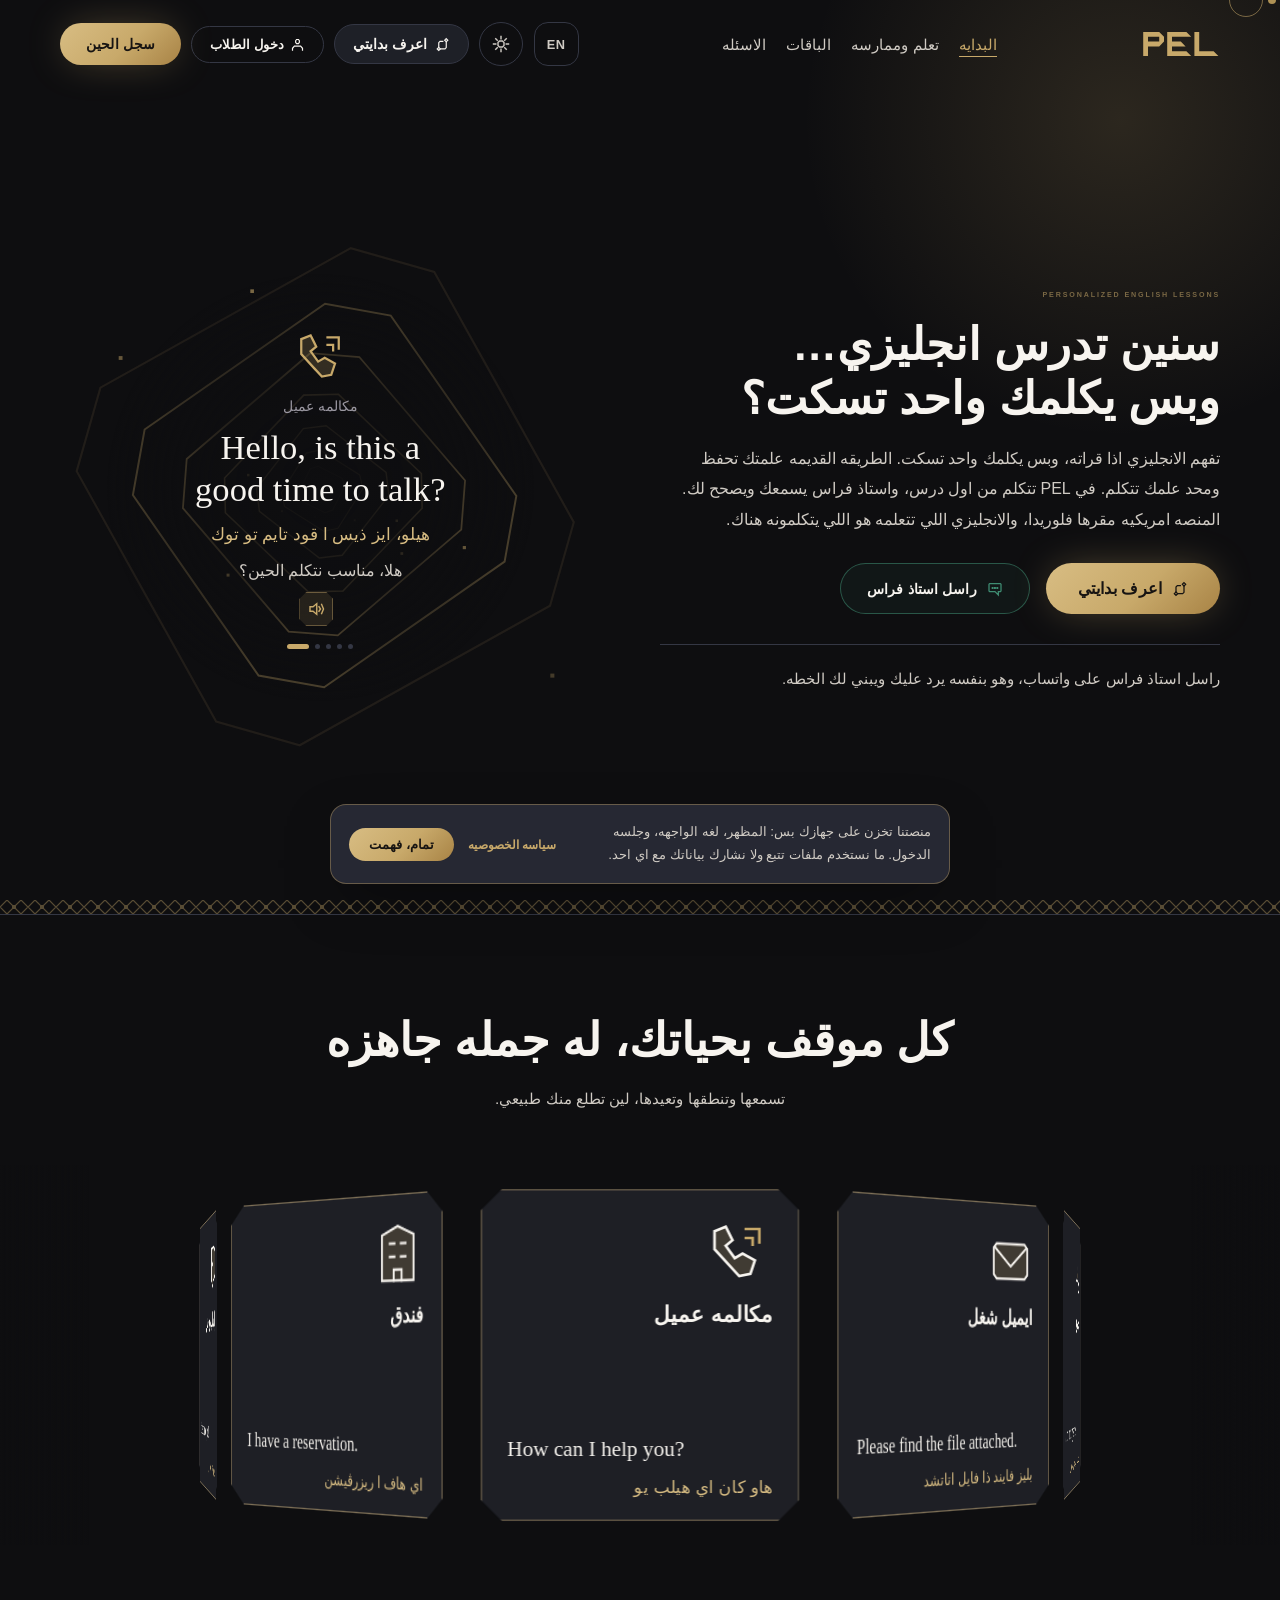
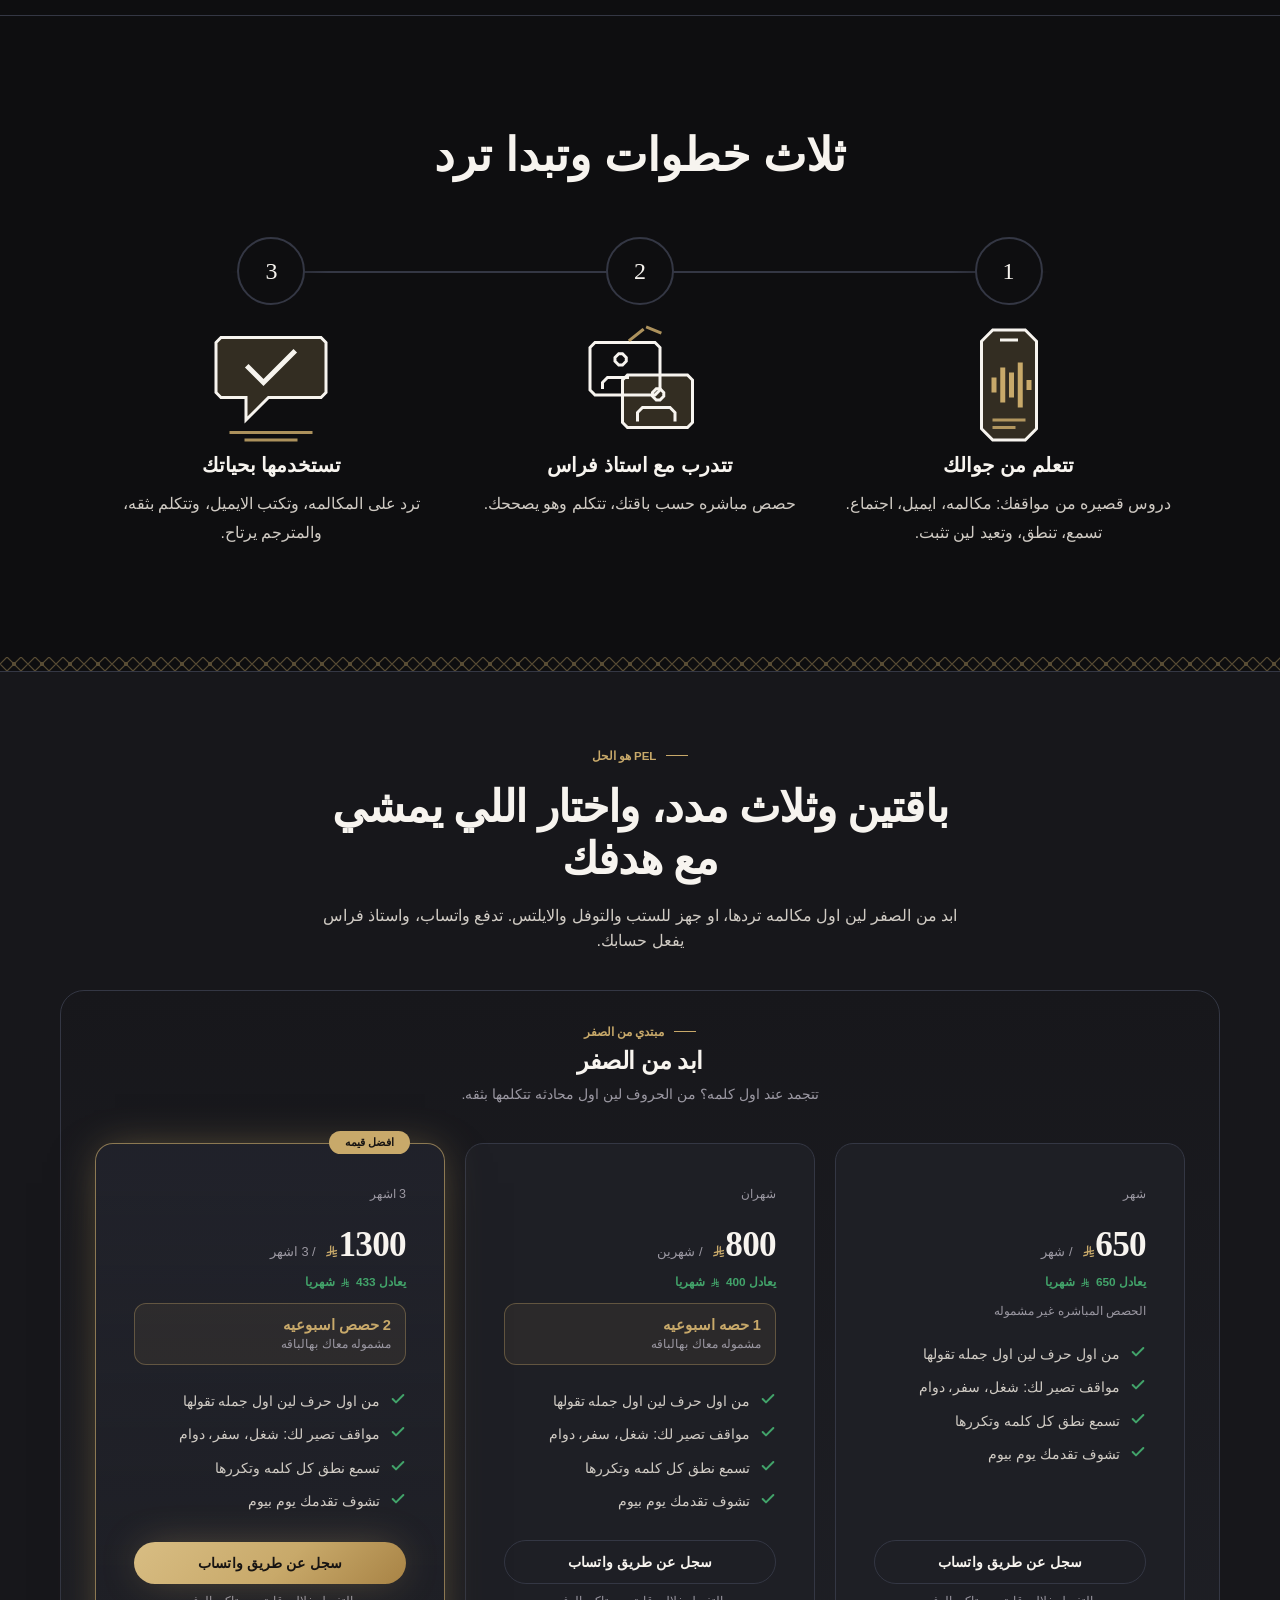
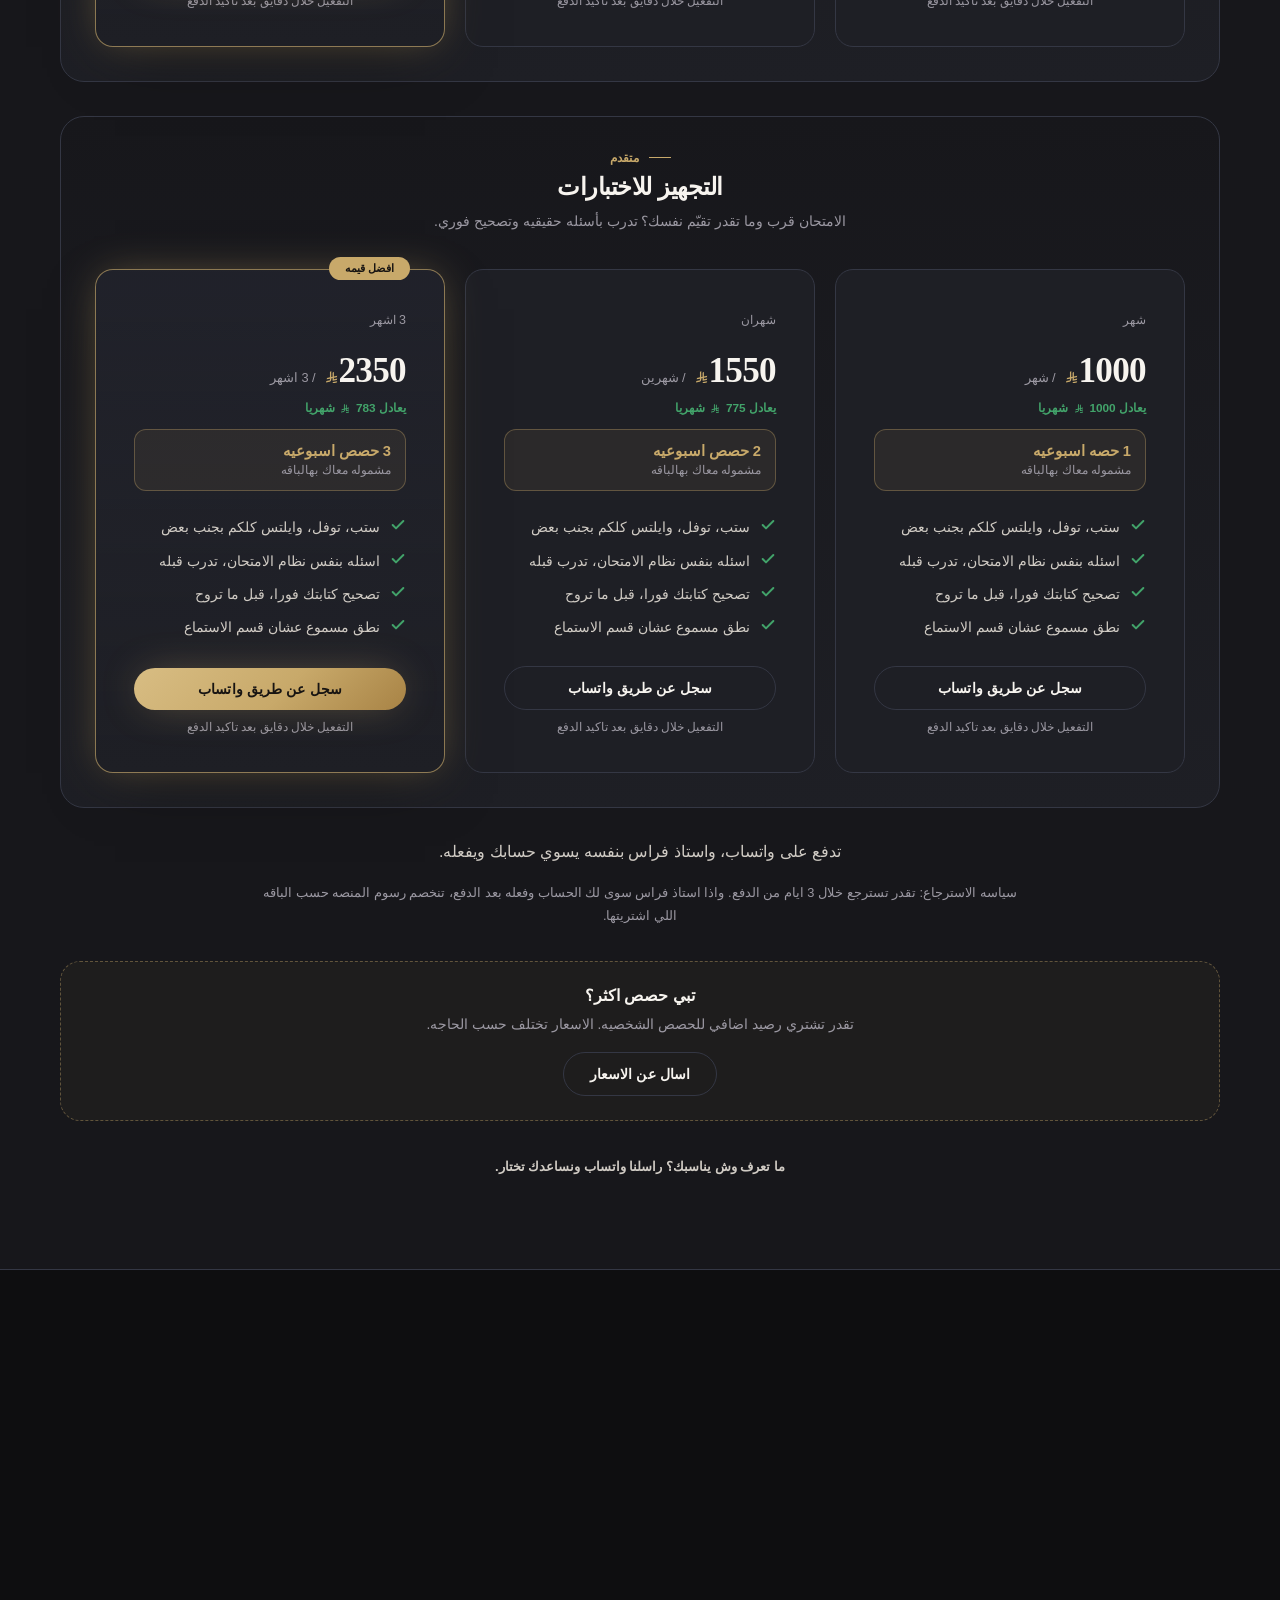
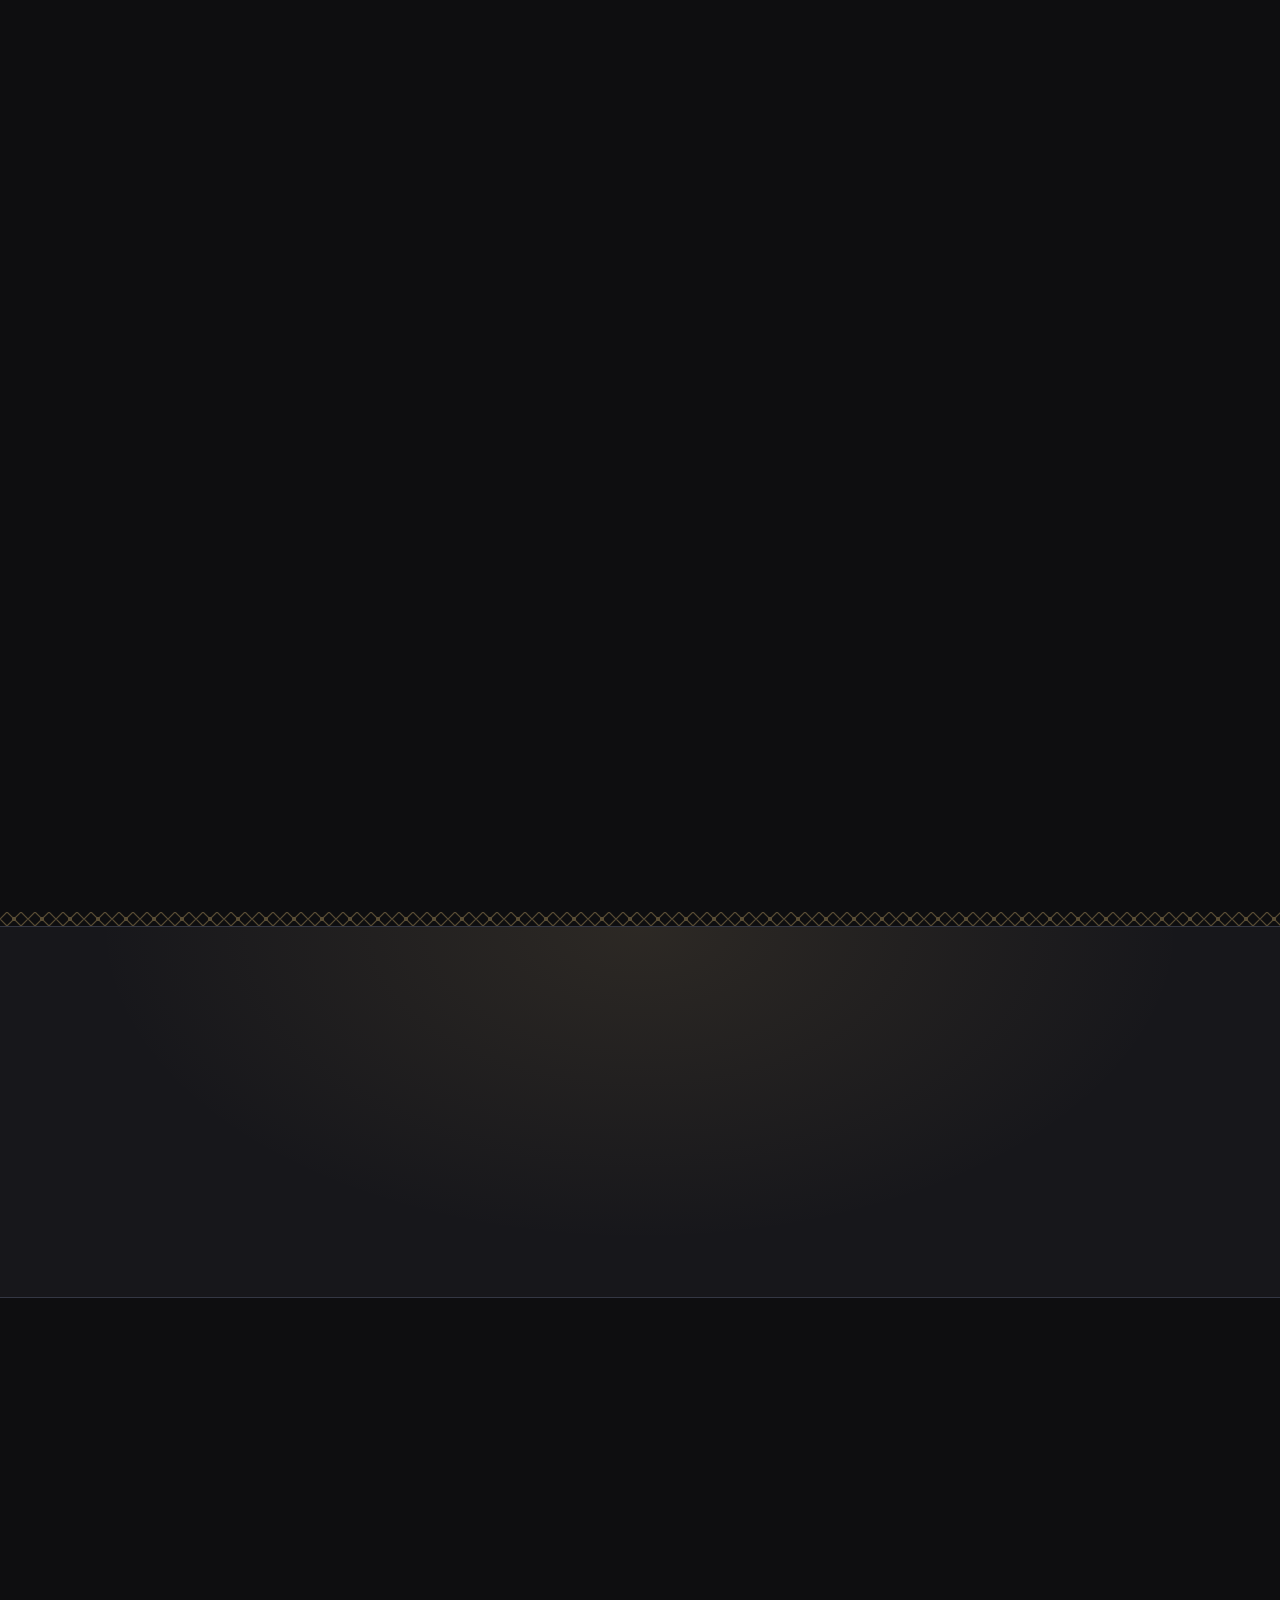
==== index.html @ ca4ce598 "Index: canvas voice tunnel hero, removed floating cards and two sections, ring rework, Florida menti" ====
<!DOCTYPE html>
<html lang="ar" dir="rtl">
<head>
<meta charset="UTF-8">
<meta name="viewport" content="width=device-width, initial-scale=1.0, viewport-fit=cover">
<meta http-equiv="Content-Security-Policy" content="default-src 'self'; script-src 'self' 'unsafe-inline'; style-src 'self' 'unsafe-inline' https://fonts.googleapis.com; font-src 'self' https://fonts.gstatic.com data:; img-src 'self' data: https:; connect-src 'self' https://lewoochehpiycocvfwtz.supabase.co https://api.supabase.co; base-uri 'self'; form-action 'self'; object-src 'none'; frame-ancestors 'none';">
<title>PEL، Personalized English Lessons، تعلم الانجليزيه الامريكيه بثقه</title>
<link rel="canonical" href="https://pel.personalizedenglishlessons.workers.dev/">
<link rel="icon" type="image/svg+xml" href="brand/pel-favicon.svg?v=2">
<link rel="icon" type="image/png" sizes="32x32" href="brand/favicon-32.png?v=2">
<link rel="icon" type="image/png" sizes="48x48" href="brand/favicon-48.png?v=2">
<link rel="apple-touch-icon" href="brand/apple-touch-icon.png?v=2">
<link rel="manifest" href="brand/manifest.webmanifest">
<meta name="theme-color" content="#0E0E10">
<meta name="description" content="سنين تدرس وما تقدر ترد؟ PEL يبدا معك من مواقف تصير لك، ويدربك مباشره.">
<meta property="og:title" content="PEL · Personalized English Lessons">
<meta property="og:description" content="سنين تدرس وما تقدر ترد؟ PEL يبدا معك من مواقف تصير لك، ويدربك مباشره.">
<meta property="og:type" content="website">
<meta property="og:image" content="https://pel.personalizedenglishlessons.workers.dev/brand/og-image.png">
<meta property="og:image:width" content="1200">
<meta property="og:image:height" content="630">
<meta property="og:site_name" content="PEL · Personalized English Lessons">
<meta property="og:url" content="https://pel.personalizedenglishlessons.workers.dev/">
<meta property="og:locale" content="ar_SA">
<meta property="og:locale:alternate" content="en_US">
<meta name="twitter:card" content="summary_large_image">
<meta name="twitter:title" content="PEL · Personalized English Lessons">
<meta name="twitter:description" content="سنين تدرس وما تقدر ترد؟ PEL يبدا معك من مواقف تصير لك، ويدربك مباشره.">
<meta name="twitter:image" content="https://pel.personalizedenglishlessons.workers.dev/brand/og-image.png">
<script type="application/ld+json">
{"@context":"https://schema.org","@type":"WebSite","name":"PEL","alternateName":"Personalized English Lessons","url":"https://pel.personalizedenglishlessons.workers.dev/","inLanguage":"ar"}
</script>
<script type="application/ld+json">
{"@context":"https://schema.org","@type":"Organization","name":"PEL","alternateName":"Personalized English Lessons","url":"https://pel.personalizedenglishlessons.workers.dev/","logo":"https://pel.personalizedenglishlessons.workers.dev/brand/pel-wordmark.svg"}
</script>
<link rel="preconnect" href="https://fonts.googleapis.com">
<link rel="preconnect" href="https://fonts.gstatic.com" crossorigin>
<link href="https://fonts.googleapis.com/css2?family=Fraunces:ital,opsz,wght@0,9..144,300;0,9..144,400;0,9..144,500;0,9..144,600;1,9..144,400;1,9..144,500&family=Plus+Jakarta+Sans:wght@300;400;500;600;700;800&family=Tajawal:wght@300;400;500;700;800;900&family=Cairo:wght@400;500;700&display=swap" rel="preload" as="style" onload="this.onload=null;this.rel='stylesheet'"><noscript><link href="https://fonts.googleapis.com/css2?family=Fraunces:ital,opsz,wght@0,9..144,300;0,9..144,400;0,9..144,500;0,9..144,600;1,9..144,400;1,9..144,500&family=Plus+Jakarta+Sans:wght@300;400;500;600;700;800&family=Tajawal:wght@300;400;500;700&family=Cairo:wght@400;500;700&display=swap" rel="stylesheet"></noscript>
<script src="lib/pel-personalization.js?v=5230cca5" defer></script>
<script src="lib/onboard.js?v=e6d28e3f" defer></script>
<script src="lib/pel-assessment.js?v=1f01a69c" defer></script>
<link rel="stylesheet" href="lib/pel-scene.css?v=1">
<script src="lib/pel-icons.js?v=1" defer></script>
<script src="lib/pel-scene.js?v=1" defer></script>
<style>
:root{
  --bg:#0E0E10;
  --surface:#17171B;
  --card:#1E1F25;
  --card-elevated:#262833;
  --border:#343744;
  --text:#F7F4EF;
  --text-secondary:#D0CBC4;
  --text-muted:#9B98A2;
  --gold:#C8A96A;
  --gold-soft:#D8BD83;
  --bronze:#A88345;
  --emerald:#3F8C72;
  --success:#42A36A;
  --pel-stem:#F7F4EF;
  --pel-gold:#C8A96A;

  --shadow-soft: 0 20px 60px -20px rgba(0,0,0,0.55);
  --shadow-lift: 0 30px 80px -25px rgba(0,0,0,0.65);
  --gold-glow: 0 0 40px -8px rgba(200,169,106,0.45);
  --ring-radius: 999px;
  --ease: cubic-bezier(.16,.84,.32,1);
  --dur-1: .6s;
  --dur-2: .9s;
  --header-h: 84px;
 --site-banner-h: 0px;
}

html[data-theme="light"]{
  --bg:#F3EEE2;
  --surface:#EFE9DE;
  --card:#EFE9DE;
  --card-elevated:#EFE9DE;
  --border:#E5DFD2;
  --text:#17171B;
  --text-secondary:#4B463D;
  --text-muted:#6E6962;
  --gold:#B8821E;
  --gold-soft:#D4A534;
  --bronze:#8B6212;
  --emerald:#1D7A4E;
  --success:#1D7A4E;
  --pel-stem:#17171B;
  --pel-gold:#B8821E;
  caret-color:var(--gold);
  accent-color:var(--gold);

  --shadow-soft:0 1px 2px rgba(30,25,15,.04), 0 4px 16px -8px rgba(30,25,15,.06);
  --shadow-lift:0 2px 6px rgba(30,25,15,.05), 0 12px 32px -12px rgba(30,25,15,.08);
  --gold-glow:0 0 24px -8px rgba(184,130,30,.15);
}
html[data-theme="light"] .mini-icon.pi{ color:#9A6E16; background:rgba(154,110,22,.14); }
html[data-theme="light"] .hero-preview{ background:linear-gradient(150deg, #EFE9DE, #E8E0D0); border-color:var(--border); box-shadow:var(--shadow-lift), 0 0 70px -34px rgba(184,130,30,.2); }
/* light mode specific shadows for cards and surfaces */
html[data-theme="light"] .phrase-card{ background:linear-gradient(160deg, #EFE9DE, #E8E0D0); box-shadow:inset 0 1px 0 rgba(255,255,255,.5), 0 2px 8px -4px rgba(30,25,15,.06); }
html[data-theme="light"] .phrase-dots .dot{ background:rgba(184,130,30,.2); }
html[data-theme="light"] .phrase-dots .dot.active{ background:var(--gold); box-shadow:0 0 12px -2px rgba(184,130,30,.5); }
html[data-theme="light"] .proof,
html[data-theme="light"] .ph-card,
html[data-theme="light"] #personalPreview,
html[data-theme="light"] #pricing{ background:#EFE9DE; }
html[data-theme="light"] .section-head p{ color:var(--text-secondary); }
html[data-theme="light"] .card,
html[data-theme="light"] .ph-card,
html[data-theme="light"] .proof .card,
html[data-theme="light"] .feature{ box-shadow:inset 0 1px 0 rgba(255,255,255,.4), 0 1px 3px -1px rgba(30,25,15,.05); }
html[data-theme="light"] .btn-gold{
  background:linear-gradient(135deg, #C8931C 0%, #B8821E 50%, #9A6E16 100%);
  color:#FFFFFF;
  text-shadow:0 1px 2px rgba(0,0,0,.18);
  box-shadow:0 4px 14px -4px rgba(184,130,30,.4), inset 0 1px 0 rgba(255,255,255,.2);
}
html[data-theme="light"] .btn-gold:hover{
  box-shadow:0 8px 24px -6px rgba(184,130,30,.5), inset 0 1px 0 rgba(255,255,255,.3);
}
html[data-theme="light"] .cursor-dot{ background:#17171B; mix-blend-mode:normal; }
html[data-theme="light"] .cursor-ring{ border-color:rgba(184,130,30,.5); }
html[data-theme="light"] #personalPreview,
html[data-theme="light"] #pricing{ background:var(--card); }

*,*::before,*::after{box-sizing:border-box;}
html{scroll-behavior:smooth; overflow-x:hidden; scroll-padding-top:calc(var(--header-h) + var(--site-banner-h, 0px)); -webkit-tap-highlight-color:transparent; }
body{
  margin:0;
  background:var(--bg);
  color:var(--text);
  font-family:'Plus Jakarta Sans', 'Tajawal', sans-serif;
  -webkit-font-smoothing:antialiased;
  overflow-x:hidden;
  overscroll-behavior:none;
  transition:background .5s var(--ease), color .5s var(--ease);
}
button,a,[role=button],input,select,textarea{ touch-action:manipulation; }
h1,h2,h3,h4{
  font-family:'Fraunces', serif;
  font-weight:500;
  line-height:1.08;
  letter-spacing:-0.01em;
  margin:0;
}
p{margin:0;}
a{color:inherit; text-decoration:none;}
ul{list-style:none; margin:0; padding:0;}
button{font-family:inherit; cursor:pointer; border:none; background:none; color:inherit;}
img{max-width:100%; display:block;}
::selection{background:var(--gold); color:#0E0E10;}

.container{
  max-width:1240px;
  margin:0 auto;
  padding:0 40px;
}
@media(max-width:768px){ .container{padding:0 24px;} }
@media(max-width:380px){ .container{padding:0 18px;} }

.eyebrow{
  display:inline-flex;
  align-items:center;
  gap:10px;
  font-size:.72rem;
  letter-spacing:.22em;
  text-transform:uppercase;
  color:var(--gold);
  font-weight:600;
}
.eyebrow::before{
  content:"";
  width:22px; height:1px;
  background:var(--gold);
}
.eyebrow[dir="rtl"], [dir="rtl"] .eyebrow{
  font-family:'Tajawal', 'Cairo', sans-serif;
  letter-spacing:normal;
  text-transform:none;
  unicode-bidi:isolate;
}
.arabic{
  font-family:'Tajawal', 'Cairo', sans-serif;
  direction:rtl;
  unicode-bidi:isolate;
  color:var(--text-secondary);
}
.arabic-h{
  font-family:'Tajawal', 'Cairo', sans-serif;
  font-weight:700;
  direction:rtl;
  unicode-bidi:isolate;
  letter-spacing:normal;
  color:var(--text);
  line-height:1.35;
}
.arabic-h em{ font-style:normal; color:var(--gold); font-weight:700; }
[dir="rtl"]{ text-align:right; font-family:'Tajawal', 'Cairo', sans-serif; }
/* explicit dir always wins over the arabic class defaults (clean EN rendering) */
.arabic[dir="ltr"], .arabic-h[dir="ltr"], .hero-sub[dir="ltr"], .section-head [dir="ltr"]{ direction:ltr; unicode-bidi:isolate; text-align:left; }

/* reveal */
.reveal{ opacity:0; transform:translateY(28px); transition:opacity 1s var(--ease), transform 1s var(--ease); }
.reveal.is-visible{ opacity:1; transform:translateY(0); }
.reveal-delay-1{transition-delay:.08s;}
.reveal-delay-2{transition-delay:.16s;}
.reveal-delay-3{transition-delay:.24s;}
.reveal-delay-4{transition-delay:.32s;}

@media(prefers-reduced-motion: reduce){
  *{animation-duration:.001ms !important; animation-iteration-count:1 !important; transition-duration:.001ms !important; scroll-behavior:auto !important;}
}

/* ===== scroll progress ===== */
.scroll-progress{
  position:fixed; top:0; left:0; height:2px; width:0%;
  background:linear-gradient(90deg, var(--bronze), var(--gold), var(--gold-soft));
  z-index:9999;
  transition:width .1s linear;
}

/* ===== cursor ===== */
.cursor-dot{
  position:fixed; width:8px; height:8px; border-radius:50%;
  background:var(--gold); pointer-events:none; z-index:9998;
  transform:translate(-50%,-50%);
  transition:opacity .3s ease, transform .15s ease;
  mix-blend-mode:difference;
}
.cursor-ring{
  position:fixed; width:34px; height:34px; border-radius:50%;
  border:1px solid rgba(200,169,106,0.55); pointer-events:none; z-index:9998;
  transform:translate(-50%,-50%);
  transition:width .25s var(--ease), height .25s var(--ease), opacity .3s ease, border-color .3s ease;
}
.cursor-ring.hover{ width:56px; height:56px; border-color:var(--gold); }
@media(hover:none), (max-width:900px){ .cursor-dot,.cursor-ring{display:none;} }
/* Touch devices: neutralize transform-based hover effects that get stuck after tap */
@media(hover:none){
  .mini:hover,.btn-gold:hover,.btn-outline:hover{
    transform:none !important; box-shadow:none !important;
  }
}

/* ===== header ===== */
header{
  position:fixed; left:0; right:0;
  top:var(--site-banner-h, 0px);
  z-index:1000;
  padding:22px 0;
  background:transparent;
  transition:background .5s var(--ease), padding .4s var(--ease), border-color .5s var(--ease);
  border-bottom:1px solid transparent;
}
header.scrolled{
  padding:14px 0;
  background:color-mix(in srgb, var(--bg) 78%, transparent);
  backdrop-filter:blur(18px) saturate(140%);
  -webkit-backdrop-filter:blur(18px) saturate(140%);
  border-bottom:1px solid var(--border);
}
.header-inner{
  display:flex; align-items:center; justify-content:space-between; gap:24px;
}
.logo{
  display:flex; align-items:center;
  min-width:0;
}
.logo img{ height:24px; width:auto; flex-shrink:0; }
.pel-logo{ display:inline-block; vertical-align:middle; }
.pel-logo-light{ display:none; }
.hero-eyebrow::before{ display:none; }
.hero-eyebrow .pel-logo, .hero-eyebrow .pel-logo-light{ height:30px; width:auto; flex-shrink:0; }
.hero-eyebrow .pel-word{ font-family:'Fraunces',serif; font-weight:600; letter-spacing:.02em; font-size:1.05em; }
.hero-eyebrow .pel-tag{ font-family:'Plus Jakarta Sans','Tajawal',sans-serif; font-size:.62em; letter-spacing:.26em; text-transform:uppercase; opacity:.55; margin-left:3px; }
nav.primary-nav{ display:flex; align-items:center; gap:38px; }
nav.primary-nav a{
  font-family:'Tajawal', 'Plus Jakarta Sans', sans-serif;
  font-size:.92rem; color:var(--text-secondary); font-weight:500;
  position:relative; padding:4px 0;
}
nav.primary-nav a::after{
  content:""; position:absolute; left:0; bottom:0; height:1px; width:0;
  background:var(--gold); transition:width .35s var(--ease);
}
nav.primary-nav a:hover{ color:var(--text); }
nav.primary-nav a:hover::after{ width:100%; }

.header-actions{ display:flex; align-items:center; gap:18px; }
.theme-toggle{
  width:44px; height:44px; border-radius:50%;
  border:1px solid var(--border);
  display:flex; align-items:center; justify-content:center;
  color:var(--text-secondary);
  flex-shrink:0;
  transition:border-color .3s ease, color .3s ease, transform .3s ease;
}
.theme-toggle:hover{ border-color:var(--gold); color:var(--gold); transform:rotate(20deg); }
.lang-pill{ min-width:44px; height:44px; padding:0 12px; border-radius:14px; border:1px solid var(--border); background:transparent; color:var(--text-secondary); font-weight:700; font-size:.8rem; letter-spacing:.04em; display:flex; align-items:center; justify-content:center; transition:border-color .3s ease, color .3s ease; }
.lang-pill:hover{ border-color:var(--gold); color:var(--gold); }
  font-size:.86rem; color:var(--text-secondary); font-weight:500;
  padding:10px 4px;
}
.btn-ghost:hover{ color:var(--text); }

.btn-gold{
  position:relative; overflow:hidden;
  display:inline-flex; align-items:center; gap:10px;
  padding:13px 26px;
  border-radius:var(--ring-radius);
  background:linear-gradient(135deg, var(--gold-soft), var(--gold) 55%, var(--bronze));
  color:#171412;
  font-weight:700; font-size:.86rem;
  box-shadow:var(--gold-glow);
  transition:transform .35s var(--ease), box-shadow .35s var(--ease);
}
.btn-gold:hover{ transform:translateY(-2px); box-shadow:0 0 55px -6px rgba(200,169,106,0.6); }
.btn-gold .ripple{
  position:absolute; border-radius:50%; background:rgba(255,255,255,0.5);
  transform:scale(0); pointer-events:none; animation:ripple .6s ease-out;
}
@keyframes ripple{ to{ transform:scale(3); opacity:0; } }

.btn-outline{
  display:inline-flex; align-items:center; gap:10px;
  padding:13px 26px; border-radius:var(--ring-radius);
  border:1px solid var(--border); color:var(--text);
  font-weight:600; font-size:.86rem;
  transition:border-color .35s ease, background .35s ease, transform .35s ease;
}
.btn-outline:hover{ border-color:var(--gold); background:rgba(200,169,106,0.06); transform:translateY(-2px); }
.btn-login{ padding:10px 18px; font-size:.8rem; gap:6px; }

.magnetic{ }

.mobile-toggle{ display:none; width:44px; height:44px; align-items:center; justify-content:center; flex-shrink:0; }
.mobile-toggle span, .mobile-toggle span::before, .mobile-toggle span::after{
  content:""; display:block; width:20px; height:1px; background:var(--text); position:relative; transition:.3s var(--ease);
}
.mobile-toggle span::before{ position:absolute; top:-6px; }
.mobile-toggle span::after{ position:absolute; top:6px; }
.mobile-toggle.open span{ background:transparent; }
.mobile-toggle.open span::before{ top:0; transform:rotate(45deg); }
.mobile-toggle.open span::after{ top:0; transform:rotate(-45deg); }

.mobile-menu{
  position:fixed; inset:0; z-index:999;
  background:var(--bg);
  display:flex; flex-direction:column; justify-content:center; align-items:center; gap:28px;
  opacity:0; visibility:hidden; pointer-events:none; transform:translateY(-12px);
  transition:opacity .4s var(--ease), visibility .4s var(--ease), transform .4s var(--ease);
}
.mobile-menu.open{ opacity:1; visibility:visible; pointer-events:all; transform:translateY(0); }
.mobile-menu .mobile-nav-link{ font-family:'Tajawal','Fraunces',serif; font-weight:700; font-size:1.5rem; }
.mobile-menu .mobile-menu-actions{ display:flex; flex-direction:column; align-items:stretch; gap:14px; width:min(280px,80vw); margin-top:10px; }
.mobile-menu .mobile-menu-actions .btn-outline,
.mobile-menu .mobile-menu-actions .btn-gold{ font-size:.92rem; padding:15px 26px; justify-content:center; width:100%; }

@media(max-width:980px){
  nav.primary-nav{ display:none; }
  .header-actions{ gap:10px; }
  .header-actions .btn-login,
  .header-actions .btn-gold{ display:none; }
  .mobile-toggle{ display:flex; }
}
@media(max-width:640px){
  .logo-text{ display:none; }
}

/* ===== hero ===== */
.hero{
  position:relative;
  padding:calc(var(--header-h) + var(--site-banner-h, 0px) + 40px) 0 60px;
  overflow:hidden;
}
.hero-glow{
  position:absolute; top:-200px; right:-160px; width:640px; height:640px; border-radius:50%;
  background:radial-gradient(circle, rgba(200,169,106,0.16), transparent 70%);
    pointer-events:none;
}
.hero-grid{
  display:grid; grid-template-columns:1.05fr .95fr; gap:60px; align-items:center;
}
@media(max-width:980px){ .hero-grid{ grid-template-columns:1fr; gap:30px; } }
@media(max-width:768px){ .hero{ padding:calc(var(--header-h) + var(--site-banner-h, 0px) + 20px) 0 40px; } .hero-glow{ display:none; } .phrase-card{ min-height:180px; padding:20px 18px 16px; } .phrase-en{ font-size:1.2rem; } .phrase-ar{ font-size:.95rem; } .phrase-phon{ font-size:.75rem; } .hero-social{ justify-content:center; } .hero-cta-row{ margin-top:20px; } }

.hero h1{
  font-size:clamp(2.6rem, 5vw, 4.1rem);
  color:var(--text);
}
.hero h1 em{
  font-style:italic; color:var(--gold); font-weight:400;
}
.hero-sub{
  margin-top:18px; font-size:1.08rem; color:var(--text-secondary); max-width:460px; line-height:1.55;
}
.hero-cta-row{ margin-top:28px; display:flex; gap:16px; flex-wrap:wrap; }
@media(max-width:480px){
  .hero-cta-row{ flex-direction:column; }
  .hero-cta-row .btn-gold, .hero-cta-row .btn-outline{ width:100%; justify-content:center; }
}


@media(max-width:640px){  }



/* hero visual - one calm preview shell (works on every screen size) */
.hero-preview{
  width:min(100%, 540px);
  margin-inline:auto;
  border-radius:26px;
  padding:14px;
  background:linear-gradient(150deg, rgba(255,255,255,.055), rgba(255,255,255,.02));
  border:1px solid rgba(255,255,255,.08);
  box-shadow:0 32px 80px -44px rgba(0,0,0,.85), 0 0 70px -34px rgba(200,169,106,.28);
  display:flex; flex-direction:column; gap:0;
}

/* phrase rotation card */
.phrase-card{
  border-radius:18px;
  background:linear-gradient(160deg, var(--card-elevated), var(--card));
  border:1px solid var(--border);
  padding:24px 24px 20px;
  position:relative;
  overflow:hidden;
  min-height:220px;
  display:flex; flex-direction:column; justify-content:space-between;
}
.phrase-card::before{
  content:''; position:absolute; top:-40%; right:-20%;
  width:300px; height:300px; border-radius:50%;
  background:radial-gradient(circle, rgba(200,169,106,.08), transparent 70%);
  pointer-events:none;
}
.phrase-scene{
  position:relative; z-index:1;
  display:flex; flex-direction:column; gap:14px;
  transition:opacity .4s ease, transform .4s ease;
}
.phrase-scene.fade-out{ opacity:0; transform:translateY(8px); }
.phrase-tag{
  font-size:.7rem; font-weight:700; letter-spacing:.1em; text-transform:uppercase;
  color:var(--gold); padding:4px 12px; border-radius:999px;
  background:rgba(200,169,106,.08); border:1px solid rgba(200,169,106,.2);
  align-self:flex-start;
}
.phrase-en{
  font-family:'Fraunces',serif; font-size:clamp(1.4rem,2.6vw,1.9rem);
  font-weight:500; line-height:1.3; color:var(--text);
  letter-spacing:-.01em;
}
.phrase-ar{
  font-family:'Tajawal','Cairo',sans-serif; font-size:1.05rem; color:var(--text-muted); line-height:1.6;
}
.phrase-phon{
  font-size:.82rem; color:var(--gold); opacity:.7; font-style:italic;
  padding-top:8px; border-top:1px solid var(--border);
  margin-top:4px;
}
.phrase-dots{
  display:flex; gap:8px; justify-content:center;
  position:relative; z-index:1; margin-top:20px;
}
.phrase-dots .dot{
  width:7px; height:7px; border-radius:50%;
  background:rgba(255,255,255,.15); transition:all .3s;
}
.phrase-dots .dot.active{
  background:var(--gold); width:24px; border-radius:999px;
  box-shadow:0 0 12px -2px rgba(200,169,106,.5);
}

/* social proof under hero card */
.hero-social{
  display:flex; align-items:center; gap:12px;
  padding:14px 8px 4px;
}
.hero-avatars{ display:flex; }
.hero-avatars .av{
  width:36px; height:36px; border-radius:50%;
  border:2.5px solid var(--card-elevated);
  margin-left:-10px;
  display:flex; align-items:center; justify-content:center;
  font-family:'Tajawal','Plus Jakarta Sans',sans-serif;
  font-size:.95rem; font-weight:700; color:#fff;
  background-size:cover; background-position:center;
  box-shadow:0 2px 8px rgba(0,0,0,.2);
}
.hero-avatars .av:first-child{ margin-left:0; }
.hero-avatars .av-1{ background:linear-gradient(135deg, #d4b87a, #9a7a3a); }
.hero-avatars .av-2{ background:linear-gradient(135deg, #4a9d80, #2f7a62); }
.hero-avatars .av-3{ background:linear-gradient(135deg, #7b6ba8, #564a82); }
.hero-social-text{
  font-size:.78rem; color:var(--text-muted); line-height:1.4;
}

/* trust items row */
.trust-row{
  display:flex; flex-wrap:wrap; gap:10px 18px;
  margin-top:18px;
}
.trust-item{
  display:flex; align-items:center; gap:8px;
  font-size:.8rem; color:var(--text-muted);
}
.trust-item .dot{
  width:7px; height:7px; border-radius:50%;
  background:var(--gold);
  flex-shrink:0;
  box-shadow:0 0 8px -2px rgba(200,169,106,.5);
}

@media(max-width:980px){
  .hero-preview{ width:min(100%, 480px); }
  .phrase-card{ padding:24px 20px 18px; min-height:240px; }
}
@media(max-width:480px){
  .phrase-card{ padding:20px 16px 16px; min-height:220px; }
  .phrase-en{ font-size:1.3rem; }
  .trust-item{ font-size:.74rem; }
}

/* ===== section shell ===== */
section{ position:relative; padding:130px 0; }
@media(max-width:768px){ section{ padding:88px 0; } }
.section-head{ max-width:640px; margin-bottom:64px; }
.section-head h2{ font-size:clamp(2rem,3.4vw,2.9rem); margin-top:18px; }
.section-head p{ margin-top:18px; color:var(--text-secondary); font-size:1.02rem; line-height:1.55; }
.section-head.center{ margin-left:auto; margin-right:auto; text-align:center; }

/* ===== social proof ===== */
.proof{ background:var(--surface); border-top:1px solid var(--border); border-bottom:1px solid var(--border); }
.stat-grid{ display:grid; grid-template-columns:repeat(5,1fr); gap:32px; }
@media(max-width:980px){
  .stat-grid{ grid-template-columns:repeat(2,1fr); row-gap:36px; }
  .stat:last-child{ grid-column:1 / -1; }
}
.stat{ text-align:center; }
.stat-num{ font-family:'Fraunces',serif; font-size:clamp(2.1rem,3.4vw,2.9rem); color:var(--gold); font-weight:500; }
.stat-label{ margin-top:8px; font-size:.8rem; color:var(--text-muted); letter-spacing:.03em; }
[dir="rtl"] .stat-label{ letter-spacing:normal; }
.country-row{
  margin-top:56px; padding-top:48px; border-top:1px solid var(--border);
  display:flex; align-items:center; justify-content:center; gap:14px 30px; flex-wrap:wrap;
}
.country-pill{
  font-size:.8rem; padding:8px 18px; border-radius:var(--ring-radius); border:1px solid var(--border); color:var(--text-muted);
}
.country-pill.active{ border-color:var(--gold); color:var(--gold); background:rgba(200,169,106,0.08); font-weight:600; }

/* ===== feature cards ===== */
.feature-grid{ display:grid; grid-template-columns:repeat(3,1fr); gap:26px; }
@media(max-width:980px){ .feature-grid{ grid-template-columns:repeat(2,1fr); } }
@media(max-width:640px){ .feature-grid{ grid-template-columns:1fr; } }
.feature-card{
  background:var(--card); border:1px solid var(--border); border-radius:20px;
  padding:32px 28px; transition:transform .5s var(--ease), border-color .5s var(--ease), box-shadow .5s var(--ease);
  transform-style:preserve-3d;
}

/* ===== platform preview (mockups) ===== */
.preview-tabs{ display:flex; gap:10px; flex-wrap:wrap; margin-bottom:40px; }
.preview-tab{
  padding:10px 20px; border-radius:var(--ring-radius); border:1px solid var(--border);
  font-size:.82rem; color:var(--text-muted); font-weight:500; transition:.3s ease; flex-shrink:0;
}
.preview-tab.active{ border-color:var(--gold); color:var(--gold); background:rgba(200,169,106,0.08); }
.preview-stage{
  background:var(--card); border:1px solid var(--border); border-radius:24px; padding:44px;
  box-shadow:var(--shadow-soft); min-height:420px; position:relative; overflow:hidden;
}
@media(max-width:768px){
  .preview-tabs{
    flex-wrap:nowrap; overflow-x:auto; margin:0 -24px 32px; padding:0 24px 8px;
    -webkit-overflow-scrolling:touch; scrollbar-width:none;
  }
  .preview-tabs::-webkit-scrollbar{ display:none; }
  .preview-stage{ padding:26px 20px; }
}
.preview-panel{ display:none; }
.preview-panel.active{ display:block; animation:fadeUp .6s var(--ease); }
@keyframes fadeUp{ from{ opacity:0; transform:translateY(14px);} to{ opacity:1; transform:translateY(0);} }

.mock-row{ display:flex; gap:24px; flex-wrap:wrap; }
.mock-col{ flex:1; min-width:220px; }
.mock-card-inner{ background:var(--card-elevated); border:1px solid var(--border); border-radius:14px; padding:20px; margin-bottom:16px; }
.mock-line{ height:8px; border-radius:4px; background:var(--border); margin-bottom:8px; }
.mock-line.short{ width:40%; }
.mock-line.gold{ background:linear-gradient(90deg,var(--gold-soft),var(--gold)); }
.mock-chip{ display:inline-flex; padding:5px 12px; border-radius:var(--ring-radius); font-size:.68rem; background:rgba(200,169,106,0.12); color:var(--gold); font-weight:600; }
.mock-chip.gold{ background:linear-gradient(135deg,var(--gold-soft),var(--gold)); color:#171412; }
.preview-panel .bar-label{ width:52px; font-size:.62rem; }
.preview-panel .bar-fill{ width:0%; }
.wave-bars{ display:flex; align-items:flex-end; gap:4px; height:60px; margin:14px 0; }
.wave-bars span{ flex:1; background:linear-gradient(180deg,var(--emerald),var(--success)); border-radius:3px; opacity:.85; }
.mic-btn{ width:64px; height:64px; border-radius:50%; background:linear-gradient(135deg,var(--gold-soft),var(--gold)); display:flex; align-items:center; justify-content:center; color:#171412; margin:20px auto 0; box-shadow:var(--gold-glow); }
.mic-btn svg{ width:26px; height:26px; }
.vocab-grid{ display:grid; grid-template-columns:repeat(3,1fr); gap:12px; }
@media(max-width:640px){ .vocab-grid{ grid-template-columns:repeat(2,1fr); } }
.vocab-item{ background:var(--card-elevated); border:1px solid var(--border); border-radius:12px; padding:14px; text-align:center; }
.vocab-item .en{ font-family:'Fraunces',serif; font-size:.95rem; }
.vocab-item .ar{ font-family:'Tajawal',sans-serif; direction:rtl; font-size:.82rem; color:var(--text-muted); margin-top:4px; }

/* ===== course library ===== */
.course-grid{ display:grid; grid-template-columns:repeat(4,1fr); gap:20px; }
@media(max-width:1100px){ .course-grid{ grid-template-columns:repeat(3,1fr); } }
@media(max-width:760px){ .course-grid{ grid-template-columns:repeat(2,1fr); } }
@media(max-width:480px){ .course-grid{ grid-template-columns:1fr; } }
.course-card{
  position:relative; background:var(--card); border:1px solid var(--border); border-radius:16px;
  padding:22px 20px; overflow:hidden; transition:transform .45s var(--ease), border-color .45s var(--ease);
}
.course-card:hover{ transform:translateY(-6px); border-color:rgba(200,169,106,0.4); }
.course-card .lock{ position:absolute; top:16px; right:16px; color:var(--text-muted); }
.course-card .lock svg{ width:15px; height:15px; }
.course-card.premium::before{
  content:"مميز"; position:absolute; top:14px; left:-30px; transform:rotate(-40deg);
  background:var(--gold); color:#171412; font-family:'Tajawal',sans-serif; font-size:.65rem; font-weight:800;
  padding:3px 34px;
}
.course-card h4{ font-family:'Tajawal','Fraunces',serif; font-weight:600; font-size:1rem; margin-top:18px; margin-right:20px; }
.course-card .lvl{ font-size:.7rem; color:var(--text-muted); margin-top:6px; }
.course-progress{ margin-top:16px; height:4px; border-radius:2px; background:var(--border); overflow:hidden; }
.course-progress span{ display:block; height:100%; background:var(--gold); }

/* ===== timeline ===== */
.timeline{ position:relative; padding-left:0; }
.timeline-track{
  display:grid; grid-template-columns:repeat(6,1fr); gap:0; position:relative;
}
.timeline-track::before{
  content:""; position:absolute; top:22px; left:8%; right:8%; height:1px; background:var(--border);
}
.timeline-step{ position:relative; text-align:center; padding:0 10px; }
.timeline-num{
  width:44px; height:44px; border-radius:50%; margin:0 auto 20px; position:relative; z-index:2;
  background:var(--card-elevated); border:1px solid var(--border);
  display:flex; align-items:center; justify-content:center; font-family:'Fraunces',serif; color:var(--gold); font-size:.95rem;
}
.timeline-step h4{ font-size:.95rem; font-weight:500; }
.timeline-step p{ margin-top:8px; font-size:.78rem; color:var(--text-muted); line-height:1.6; }
@media(max-width:900px){
  .timeline-track{ grid-template-columns:1fr; gap:36px; }
  .timeline-track::before{ right:22px; left:auto; top:0; bottom:0; width:1px; height:auto; }
  .timeline-step{ text-align:right; padding-right:58px; padding-left:0; }
  .timeline-num{ position:absolute; right:0; left:auto; top:0; margin:0; }
}

/* ===== testimonials ===== */
.testi-grid{ display:grid; grid-template-columns:repeat(3,1fr); gap:24px; }
@media(max-width:980px){ .testi-grid{ grid-template-columns:1fr; } }
.testi-card{
  background:var(--card); border:1px solid var(--border); border-radius:20px; padding:30px;
  display:flex; flex-direction:column; gap:18px;
}
.testi-top{ display:flex; align-items:center; gap:14px; }
.testi-avatar{
  width:52px; height:52px; border-radius:50%;
  background:linear-gradient(135deg,var(--gold-soft),var(--bronze));
  display:flex; align-items:center; justify-content:center; font-family:'Tajawal',sans-serif; font-size:1.1rem; color:#171412; font-weight:700;
  flex-shrink:0;
}
.testi-name{ font-family:'Tajawal','Fraunces',serif; font-weight:700; font-size:1rem; }
.testi-role{ font-size:.76rem; color:var(--text-muted); margin-top:2px; }
.testi-stars{ color:var(--gold); font-size:.8rem; letter-spacing:2px; }
.testi-quote{ font-size:.94rem; color:var(--text-secondary); line-height:1.75; }

/* ===== comparison ===== */
.compare-table{ width:100%; border-collapse:collapse; }
.compare-table th, .compare-table td{ padding:16px 18px; border-bottom:1px solid var(--border); text-align:right; font-size:.88rem; }
.compare-table th{ font-family:'Tajawal','Fraunces',serif; font-weight:700; color:var(--text-secondary); font-size:.85rem; }
.compare-table td.center, .compare-table th.center{ text-align:center; }
.compare-table .yes{ color:var(--emerald); font-size:1rem; }
.compare-table tr td:first-child{ color:var(--text); font-weight:500; }
.table-wrap{ overflow-x:auto; border:1px solid var(--border); border-radius:18px; background:var(--card); }
.table-wrap table{ min-width:640px; }

/* ===== lesson preview ===== */
.lesson-card{
  background:var(--card-elevated); border:1px solid var(--border); border-radius:22px; padding:40px;
  display:grid; grid-template-columns:1.2fr .8fr; gap:36px; align-items:center; position:relative; overflow:hidden;
}
@media(max-width:860px){ .lesson-card{ grid-template-columns:1fr; } }
.lesson-meta{ display:flex; gap:10px; flex-wrap:wrap; margin-top:16px; }
.meta-pill{ font-size:.74rem; padding:6px 14px; border-radius:var(--ring-radius); border:1px solid var(--border); color:var(--text-muted); }
.lesson-blur{
  position:relative; border-radius:16px; overflow:hidden; border:1px solid var(--border);
  background:var(--card);
  height:220px; display:flex; align-items:center; justify-content:center;
}
.lesson-blur .fake-lines{ position:absolute; inset:20px; filter:blur(7px); opacity:.5; }
.lesson-blur .fake-lines div{ height:9px; border-radius:4px; background:var(--border); margin-bottom:12px; }
.lesson-blur .lock-badge{
  position:relative; z-index:2; display:flex; flex-direction:column; align-items:center; gap:10px;
  color:var(--text-muted); font-size:.8rem;
}
.lesson-blur .lock-badge .lock-icon{ color:var(--gold); }
.lesson-blur .lock-badge .lock-icon svg{ width:26px; height:26px; }
.btn-disabled{
  width:100%; text-align:center; padding:14px; border-radius:var(--ring-radius); margin-top:18px;
  border:1px solid var(--border); color:var(--text-muted); font-size:.86rem; font-weight:600; cursor:not-allowed;
}

/* ===== pricing ===== */
.pricing-grid{ display:grid; grid-template-columns:repeat(4,1fr); gap:26px; align-items:stretch; }
@media(max-width:1200px){ .pricing-grid{ grid-template-columns:repeat(2,1fr); max-width:900px; margin:0 auto; } }
@media(max-width:680px){ .pricing-grid{ grid-template-columns:1fr; max-width:520px; margin:0 auto; } }
.price-card{
  background:var(--card); border:1px solid var(--border); border-radius:22px; padding:38px;
  position:relative; display:flex; flex-direction:column; min-width:0;
  transition:transform .4s var(--ease), box-shadow .4s var(--ease), border-color .4s var(--ease);
}
.price-card:hover{ transform:translateY(-6px); box-shadow:var(--shadow-soft); }
.price-card.highlight{
  border-color:rgba(200,169,106,0.65); box-shadow:var(--gold-glow), var(--shadow-soft);
  background:linear-gradient(180deg, color-mix(in srgb, var(--card-elevated) 60%, transparent), var(--card));
}
.price-card.highlight:hover{ box-shadow:0 0 60px -8px rgba(200,169,106,0.5), var(--shadow-lift); }
.price-badge{
  position:absolute; top:-13px; right:34px; background:var(--gold); color:#171412;
  font-size:.68rem; font-weight:800; letter-spacing:.05em; padding:5px 16px; border-radius:var(--ring-radius);
}
[dir="rtl"] .price-badge{ letter-spacing:normal; }
.price-name{ font-size:1.3rem; }
.price-term{ font-size:.78rem; color:var(--text-muted); margin-top:4px; }
.price-desc{ color:var(--text-muted); font-size:.88rem; margin-top:12px; line-height:1.65; }
.price-value{ margin-top:24px; display:flex; align-items:baseline; gap:8px; }
.price-value .amount{ font-family:'Tajawal','Fraunces',serif; font-weight:700; font-size:2.2rem; color:var(--text); letter-spacing:-0.02em; }
.price-value .amount small{ font-size:1rem; color:var(--gold); font-weight:700; margin-left:2px; }
.price-value .per{ font-size:.8rem; color:var(--text-muted); }
.price-save{
  margin-top:10px; display:inline-flex; align-items:center; gap:6px;
  font-size:.74rem; font-weight:700; color:var(--success);
}
.price-list{ margin-top:26px; display:flex; flex-direction:column; gap:12px; flex:1; }
.price-list li{ display:flex; align-items:flex-start; gap:10px; font-size:.88rem; color:var(--text-secondary); line-height:1.5; }
.price-list li::before{ content:""; width:16px; height:16px; flex-shrink:0; line-height:1.4; background:no-repeat center/contain url("data:image/svg+xml,%3Csvg xmlns='http://www.w3.org/2000/svg' width='16' height='16' viewBox='0 0 24 24' fill='none' stroke='%2342a36a' stroke-width='3' stroke-linecap='round' stroke-linejoin='round'%3E%3Cpolyline points='20 6 9 17 4 12'/%3E%3C/svg%3E"); }
.price-excluded{
  margin-top:22px; padding-top:18px; border-top:1px solid var(--border);
  display:flex; gap:9px; align-items:flex-start;
  font-size:.78rem; color:var(--text-muted); line-height:1.55;
}
.price-excluded .x{ color:var(--gold); font-weight:700; flex-shrink:0; }
.price-card .btn-gold, .price-card .btn-outline{ width:100%; justify-content:center; margin-top:28px; }
.pricing-note{
  margin-top:34px; text-align:center; font-size:.82rem; color:var(--text-muted); line-height:1.8;
}
.pricing-note b{ color:var(--text-secondary); }
.pricing-note a{ color:var(--gold); font-weight:600; }
.pricing-note a:hover{ text-decoration:underline; }
.pricing-assure{ display:flex; flex-wrap:wrap; gap:10px; justify-content:center; margin:30px auto 0; max-width:820px; }
.pricing-assure .as-chip{ display:inline-flex; align-items:center; gap:8px; padding:9px 16px; border-radius:999px; border:1px solid rgba(200,169,106,.35); background:rgba(200,169,106,.07); color:var(--text-secondary); font-size:.82rem; font-weight:600; }
.pricing-assure .as-chip::before{ content:""; width:7px; height:7px; border-radius:50%; background:var(--gold); flex-shrink:0; }
/* ---- design polish ---- */
.section-head.center h2, .section-head.center p, .section-head.center .arabic-h, .section-head.center .arabic{ text-align:center; margin-left:auto; margin-right:auto; }
.final-cta .container{ text-align:center; }
.pel-track .section-head{ text-align:center; margin-left:auto; margin-right:auto; }
.pel-track .section-head h2, .pel-track .section-head p{ text-align:center; margin-left:auto; margin-right:auto; }
.pel-track .section-head .eyebrow{ display:flex; justify-content:center; }
.final-cta .eyebrow{ display:flex; width:100%; justify-content:center; }
.trust-row{ display:grid !important; grid-template-columns:1fr 1fr; gap:10px 22px !important; max-width:560px; }
@media(max-width:560px){
  .trust-row{ grid-template-columns:1fr; }
  .hero-cta-row > *{ width:100%; justify-content:center; }
  .pp-grid{ grid-template-columns:1fr !important; }
}
.pricing-refund{ max-width:640px; margin:14px auto 0; text-align:center; font-size:.8rem; line-height:1.8; color:var(--text-muted); }

/* ===== whatsapp button ===== */
.btn-wa{
  display:inline-flex; align-items:center; gap:10px;
  padding:13px 26px; border-radius:var(--ring-radius);
  border:1px solid rgba(63,140,114,0.55); color:var(--text);
  font-weight:600; font-size:.86rem;
  background:rgba(63,140,114,0.08);
  transition:border-color .35s ease, background .35s ease, transform .35s ease, box-shadow .35s ease;
}
.btn-wa:hover{ border-color:var(--emerald); background:rgba(63,140,114,0.14); transform:translateY(-2px); box-shadow:0 12px 30px -14px rgba(63,140,114,0.45); }
.btn-wa svg{ width:16px; height:16px; color:var(--emerald); flex-shrink:0; }
[dir="rtl"] .btn-wa svg{ transform:scaleX(-1); }

/* scroll-spy active nav */
nav.primary-nav a.active{ color:var(--gold); }
nav.primary-nav a.active::after{ width:100%; }

/* ===== faq ===== */
.faq-list{ max-width:820px; margin:0 auto; }
.faq-item{ border-bottom:1px solid var(--border); }
.faq-q{
  width:100%; display:flex; justify-content:space-between; align-items:center; gap:20px;
  padding:26px 4px; text-align:right; font-family:'Tajawal','Fraunces',serif; font-weight:600; font-size:1.05rem; color:var(--text);
}
.faq-q .plus{ font-size:1.2rem; color:var(--gold); transition:transform .35s var(--ease); flex-shrink:0; }
.faq-item.open .faq-q .plus{ transform:rotate(45deg); }
.faq-a{ max-height:0; overflow:hidden; transition:max-height .5s var(--ease); }
.faq-a-inner{ padding:0 4px 26px; color:var(--text-secondary); font-size:.92rem; line-height:1.7; max-width:680px; }

/* ===== final cta ===== */
.final-cta{
  position:relative; text-align:center; overflow:hidden;
  background:radial-gradient(ellipse at 50% 0%, rgba(200,169,106,0.12), transparent 60%), var(--surface);
  border-top:1px solid var(--border); border-bottom:1px solid var(--border);
}
.final-cta h2{ font-size:clamp(2.2rem,4.2vw,3.4rem); max-width:760px; margin:0 auto; }
.final-cta p{ margin-top:22px; color:var(--text-secondary); max-width:520px; margin-left:auto; margin-right:auto; }
.final-cta-buttons{ margin-top:38px; display:flex; gap:16px; justify-content:center; align-items:center; flex-wrap:wrap; }
.final-cta-email{ font-size:.85rem; color:var(--text-muted); letter-spacing:.01em; }
@media(max-width:480px){
  .final-cta-buttons{ flex-direction:column; width:100%; }
  .final-cta-buttons .btn-gold{ width:100%; justify-content:center; }
}
.orb{ position:absolute; border-radius:50%; opacity:.3; pointer-events:none; }
.orb-1{ width:560px; height:560px; background:radial-gradient(circle, var(--gold) 0%, transparent 68%); top:-220px; left:2%; }
.orb-2{ width:460px; height:460px; background:radial-gradient(circle, var(--emerald) 0%, transparent 68%); bottom:-200px; right:6%; }

/* ===== footer ===== */
footer{ padding:80px 0 40px; }
.footer-top{ display:grid; grid-template-columns:1.4fr 1fr 1fr 1fr; gap:40px; }
@media(max-width:860px){ .footer-top{ grid-template-columns:1fr 1fr; } }
@media(max-width:520px){ .footer-top{ grid-template-columns:1fr; } }
.footer-brand p{ margin-top:16px; color:var(--text-muted); font-size:.88rem; line-height:1.7; max-width:300px; }
.footer-col h5{ font-size:.78rem; letter-spacing:.08em; text-transform:uppercase; color:var(--text-muted); margin-bottom:18px; }
[dir="rtl"] .footer-col h5{ letter-spacing:normal; text-transform:none; font-family:'Tajawal','Cairo',sans-serif; }
.footer-col ul{ display:flex; flex-direction:column; gap:12px; }
.footer-col a{ font-size:.88rem; color:var(--text-secondary); }
.footer-col a:hover{ color:var(--gold); }
.footer-bottom{
  margin-top:64px; padding-top:26px; border-top:1px solid var(--border);
  display:flex; justify-content:space-between; align-items:center; flex-wrap:wrap; gap:14px;
  font-size:.78rem; color:var(--text-muted);
}

/* ===== back to top ===== */
.back-to-top{
  position:fixed; bottom:28px; right:28px; width:48px; height:48px; border-radius:50%;
  background:var(--card-elevated); border:1px solid var(--border); color:var(--gold);
  display:flex; align-items:center; justify-content:center; z-index:900;
  opacity:0; pointer-events:none; transform:translateY(10px);
  transition:opacity .4s ease, transform .4s ease, border-color .3s ease;
}
.back-to-top.show{ opacity:1; pointer-events:all; transform:translateY(0); }
.back-to-top:hover{ border-color:var(--gold); }

/* consent notice bar */
.consent-bar{
  position:fixed; left:16px; right:16px; bottom:16px; z-index:2000;
  max-width:620px; margin:0 auto;
  background:var(--card-elevated); border:1px solid rgba(200,169,106,.4);
  border-radius:16px; padding:16px 18px;
  display:flex; align-items:center; gap:14px; flex-wrap:wrap;
  box-shadow:var(--shadow-soft);
  opacity:0; transform:translateY(16px); pointer-events:none;
  transition:opacity .4s var(--ease), transform .4s var(--ease);
}
.consent-bar.show{ opacity:1; transform:translateY(0); pointer-events:all; }
.consent-text{ flex:1; min-width:230px; font-size:.84rem; color:var(--text-secondary); line-height:1.7; }
.consent-actions{ display:flex; align-items:center; gap:14px; flex-wrap:wrap; }
.consent-link{ font-size:.78rem; color:var(--gold); font-weight:600; }
.consent-link:hover{ text-decoration:underline; }
.consent-btn{
  padding:9px 20px; border-radius:999px;
  background:linear-gradient(135deg, var(--gold-soft), var(--gold) 55%, var(--bronze));
  color:#171412; font-weight:700; font-size:.82rem;
  transition:transform .3s var(--ease), box-shadow .3s var(--ease);
}
.consent-btn:hover{ transform:translateY(-1px); box-shadow:var(--gold-glow); }

/* focus states */
a:focus-visible, button:focus-visible{ outline:2px solid var(--gold); outline-offset:3px; border-radius:6px; }

/* ============================================================
   PERSONALIZATION: path entry + returning-student home + onboarding
   ============================================================ */
.btn-path{
  display:inline-flex; align-items:center; gap:8px;
  padding:11px 18px; border-radius:999px;
  background:color-mix(in srgb, var(--card-elevated) 70%, transparent);
  border:1px solid var(--border); color:var(--text);
  font-family:inherit; font-size:.86rem; font-weight:600; cursor:pointer;
  transition:border-color .3s ease, color .3s ease, transform .3s ease;
}
.btn-path:hover{ border-color:var(--gold); color:var(--gold-soft); transform:translateY(-1px); }
.btn-path svg{ flex-shrink:0; }
@media(max-width:900px){ .btn-path span{ display:none; } .btn-path{ padding:11px 12px; } }

.path-hint{
  margin-top:20px; font-size:.82rem; color:var(--text-secondary); line-height:1.7;
  display:flex; flex-direction:column; gap:4px; max-width:520px;
}
.path-hint .path-hint-en{ color:var(--text-muted); font-size:.74rem; }

/* returning-student personalized home */
.plan-home{ padding:40px 0 0; position:relative; }
.plan-home .plan-home-inner{ max-width:1200px; margin:0 auto; padding:0 40px; }
@media(max-width:768px){ .plan-home .plan-home-inner{ padding:0 20px; } }
.plan-home .ph-grid{ display:grid; grid-template-columns:1.25fr .9fr; gap:18px; align-items:stretch; }
@media(max-width:960px){ .plan-home .ph-grid{ grid-template-columns:1fr; } }
.ph-main{
  background:var(--surface); border:1px solid var(--border); border-radius:22px;
  padding:28px 30px; position:relative; overflow:hidden;
}
.ph-main::before{
  content:""; position:absolute; top:-90px; left:-70px; width:260px; height:260px; border-radius:50%;
  background:radial-gradient(circle, rgba(200,169,106,.14), transparent 70%); pointer-events:none;
}
.ph-side{ display:flex; flex-direction:column; gap:18px; }
.ph-card{ background:var(--surface); border:1px solid var(--border); border-radius:18px; padding:20px 22px; }
.ph-eyebrow{
  display:flex; align-items:center; gap:8px; font-size:.72rem; letter-spacing:.14em;
  text-transform:uppercase; color:var(--gold); font-weight:600; margin-bottom:10px;
}
.ph-title{ font-size:1.25rem; margin:0; }
.ph-sub{ margin-top:8px; font-size:.86rem; color:var(--text-secondary); line-height:1.65; }
.ph-row{ display:flex; flex-wrap:wrap; gap:10px; margin-top:16px; }
.ph-chip{
  display:inline-flex; align-items:center; gap:6px; padding:7px 13px; border-radius:999px;
  background:var(--card-elevated); border:1px solid var(--border); color:var(--text-secondary);
  font-size:.76rem; font-weight:600;
}
.ph-chip.gold{ border-color:rgba(200,169,106,.45); color:var(--gold-soft); }
.ph-cta-row{ display:flex; gap:12px; margin-top:20px; flex-wrap:wrap; }
.ph-progress{ margin-top:18px; }
.ph-progress .ph-pbar{ height:8px; border-radius:999px; background:var(--card-elevated); overflow:hidden; }
.ph-progress .ph-pfill{ height:100%; border-radius:999px; background:linear-gradient(90deg, var(--gold-soft), var(--gold)); }
.ph-progress .ph-plabel{ margin-top:8px; font-size:.76rem; color:var(--text-muted); }

/* route timeline (shared by plan-home and matched plan) */
.path-stages{ display:flex; flex-direction:column; gap:0; }
.stage-line{ position:relative; padding:0 0 18px 26px; }
.stage-line::before{
  content:""; position:absolute; left:6px; top:8px; bottom:0; width:2px;
  background:var(--border); border-radius:2px;
}
.stage-line:last-child::before{ display:none; }
.stage-line .stage-dot{
  position:absolute; left:0; top:2px; width:14px; height:14px; border-radius:50%;
  background:var(--card-elevated); border:2px solid var(--border);
}
.stage-line.current .stage-dot{ border-color:var(--gold); background:var(--gold); box-shadow:0 0 0 4px rgba(200,169,106,.18); }
.stage-line.complete .stage-dot{ border-color:var(--success); background:var(--success); }
.stage-line.locked .stage-dot{ border-color:var(--border); background:var(--card); }
.stage-line .stage-body{ background:var(--card); border:1px solid var(--border); border-radius:14px; padding:12px 16px; }
.stage-line.current .stage-body{ border-color:rgba(200,169,106,.45); }
.stage-line.locked .stage-body{ opacity:.72; }
.stage-line .stage-name{ font-weight:700; font-size:.92rem; display:flex; align-items:center; gap:8px; }
.stage-line .stage-meta{ margin-top:3px; font-size:.74rem; color:var(--text-muted); }
.stage-line .stage-preview{ margin-top:10px; display:none; }
.stage-line.locked.open .stage-preview{ display:block; }
.stage-preview-links{ display:flex; flex-direction:column; gap:4px; font-size:.78rem; color:var(--text-secondary); }
.stage-preview-btn{
  background:none; border:none; color:var(--gold-soft); font-size:.74rem; cursor:pointer;
  padding:0; font-family:inherit; text-align:left;
}
.stage-preview-btn:hover{ color:var(--gold); }
.stage-lock-ico{ color:var(--text-muted); }

/* onboarding overlay */
.onboard{ position:fixed; inset:0; z-index:3000; display:flex; align-items:center; justify-content:center; padding:24px; opacity:0; pointer-events:none; transition:opacity .35s var(--ease); }
.onboard.show{ opacity:1; pointer-events:all; }
.onboard-scrim{ position:absolute; inset:0; background:rgba(8,8,10,.78); backdrop-filter:blur(10px); -webkit-backdrop-filter:blur(10px); }
.onboard-card{
  position:relative; width:100%; max-width:640px; max-height:90vh; overflow:hidden;
  background:var(--surface); border:1px solid var(--border); border-radius:26px;
  box-shadow:var(--shadow-lift); display:flex; flex-direction:column;
  transform:translateY(14px) scale(.98); transition:transform .35s var(--ease);
}
.onboard.show .onboard-card{ transform:translateY(0) scale(1); }
.onboard-close{
  position:absolute; top:16px; right:16px; z-index:5; width:36px; height:36px; border-radius:50%;
  background:color-mix(in srgb, var(--card) 80%, transparent); border:1px solid var(--border);
  color:var(--text-muted); display:flex; align-items:center; justify-content:center; cursor:pointer;
  transition:border-color .3s ease, color .3s ease;
}
.onboard-close:hover{ border-color:var(--gold); color:var(--gold); }
.onboard[dir="rtl"] .onboard-close{ right:auto; left:16px; }
.onboard-body{ overflow-y:auto; overflow-x:hidden; max-width:100%; padding:34px 34px 28px; }
@media(max-width:560px){ .onboard-body{ padding:26px 20px 20px; } .price-card{ padding:24px 20px; } }

.ob-eyebrow{ display:flex; align-items:center; gap:8px; font-size:.7rem; letter-spacing:.16em; text-transform:uppercase; color:var(--gold); font-weight:600; }
.ob-title{ margin-top:12px; font-size:1.45rem; line-height:1.25; }
.ob-sub{ margin-top:8px; font-size:.88rem; color:var(--text-secondary); line-height:1.7; }
.ob-progress{ margin-top:18px; display:flex; align-items:center; gap:12px; }
.ob-progress .ob-pbar{ flex:1; height:6px; border-radius:999px; background:var(--card-elevated); overflow:hidden; }
.ob-progress .ob-pfill{ height:100%; background:linear-gradient(90deg, var(--gold-soft), var(--gold)); border-radius:999px; transition:width .4s var(--ease); }
.ob-progress .ob-count{ font-size:.76rem; color:var(--text-muted); white-space:nowrap; }

.ob-options{ display:grid; grid-template-columns:1fr 1fr; gap:10px; margin-top:22px; }
@media(max-width:520px){ .ob-options{ grid-template-columns:1fr; } }
.ob-option{
  display:flex; align-items:center; gap:10px; padding:13px 15px; border-radius:13px;
  background:var(--card); border:1px solid var(--border); color:var(--text);
  font-family:inherit; font-size:.86rem; line-height:1.45; text-align:left; cursor:pointer;
  transition:border-color .25s ease, background .25s ease, transform .25s ease;
}
.ob-option:hover{ border-color:var(--gold); transform:translateY(-1px); }
.ob-option.selected{
  border-color:var(--gold); background:color-mix(in srgb, rgba(200,169,106,.14), var(--card) 70%);
  box-shadow:inset 0 0 0 1px var(--gold);
}
.ob-option .ob-check{
  width:18px; height:18px; border-radius:50%; border:1px solid var(--border); flex-shrink:0;
  display:flex; align-items:center; justify-content:center; font-size:.6rem; color:transparent;
  transition:all .2s ease;
}
.ob-option.selected .ob-check{ background:var(--gold); border-color:var(--gold); color:#171412; font-weight:800; }
.ob-option.multi .ob-check{ border-radius:5px; }

.ob-nav{ display:flex; align-items:center; gap:12px; margin-top:26px; }
.ob-nav .ob-back{ background:none; border:none; color:var(--text-muted); font-family:inherit; font-size:.86rem; cursor:pointer; padding:10px 6px; display:inline-flex; align-items:center; gap:6px; }
.ob-nav .ob-back:hover{ color:var(--gold-soft); }
.ob-nav .ob-next{
  margin-left:auto; padding:12px 26px; border-radius:999px; border:none;
  background:linear-gradient(135deg, var(--gold-soft), var(--gold) 55%, var(--bronze));
  color:#171412; font-weight:700; font-size:.9rem; cursor:pointer;
  display:inline-flex; align-items:center; gap:9px;
  transition:transform .3s var(--ease), box-shadow .3s var(--ease);
}
.ob-nav .ob-next:disabled{ opacity:.4; cursor:not-allowed; transform:none; }
.ob-nav .ob-next:hover:not(:disabled){ transform:translateY(-1px); box-shadow:var(--gold-glow); }

.ob-lang-grid{ display:grid; grid-template-columns:1fr 1fr; gap:14px; margin-top:26px; }
@media(max-width:440px){ .ob-lang-grid{ grid-template-columns:1fr; } }
.ob-lang-btn{
  padding:26px 22px; border-radius:18px; background:var(--card); border:1px solid var(--border);
  color:var(--text); font-family:inherit; cursor:pointer; text-align:center;
  transition:border-color .25s ease, transform .25s ease, background .25s ease;
}
.ob-lang-btn:hover{ border-color:var(--gold); transform:translateY(-2px); }
.ob-lang-btn b{ display:block; font-size:1.5rem; font-weight:700; }
.ob-lang-btn span{ display:block; margin-top:8px; font-size:.78rem; color:var(--text-muted); }

.ob-note{ margin-top:22px; font-size:.76rem; color:var(--text-muted); line-height:1.7; }
.ob-cols{ display:grid; grid-template-columns:1fr 1fr; gap:10px; margin-top:24px; }
@media(max-width:520px){ .ob-cols{ grid-template-columns:1fr; } }
.ob-mini{ background:var(--card); border:1px solid var(--border); border-radius:14px; padding:16px 18px; }
.ob-mini .ob-mini-label{ font-size:.68rem; letter-spacing:.1em; text-transform:uppercase; color:var(--gold); font-weight:600; }
.ob-mini .ob-mini-val{ margin-top:8px; font-size:1rem; font-weight:600; }
.ob-mini .ob-mini-note{ margin-top:6px; font-size:.76rem; color:var(--text-muted); line-height:1.6; }

.ob-plan-title{ display:flex; align-items:center; gap:12px; }
.ob-plan-title .ob-plan-lvl{ padding:8px 14px; border-radius:12px; background:rgba(200,169,106,.14); border:1px solid rgba(200,169,106,.4); color:var(--gold-soft); font-weight:800; font-size:1.05rem; }
.ob-route-head{ display:flex; align-items:center; gap:10px; margin:26px 0 14px; }
.ob-route-head .eye{ font-size:.68rem; letter-spacing:.14em; text-transform:uppercase; color:var(--gold); font-weight:600; }
.ob-first-lesson{ margin-top:22px; background:var(--card); border:1px solid rgba(200,169,106,.4); border-radius:16px; padding:16px 18px; }
.ob-first-lesson .fl-label{ font-size:.68rem; letter-spacing:.1em; text-transform:uppercase; color:var(--gold); font-weight:600; }
.ob-first-lesson .fl-title{ margin-top:8px; font-size:1.08rem; font-weight:700; }
.ob-first-lesson .fl-academy{ margin-top:4px; font-size:.78rem; color:var(--text-muted); }
.ob-first-lesson .fl-why{ margin-top:10px; font-size:.82rem; color:var(--text-secondary); line-height:1.6; }

.pace-chips{ display:flex; gap:8px; flex-wrap:wrap; margin-top:12px; }
.pace-chip{ padding:8px 15px; border-radius:999px; background:var(--card); border:1px solid var(--border); color:var(--text-secondary); font-family:inherit; font-size:.8rem; font-weight:600; cursor:pointer; transition:border-color .2s ease, color .2s ease; }
.pace-chip.active{ border-color:var(--gold); color:var(--gold-soft); background:rgba(200,169,106,.12); }
.pace-chip:hover{ border-color:var(--gold); }

.est-rows{ display:flex; flex-direction:column; gap:10px; margin-top:14px; }
.est-row{ display:flex; justify-content:space-between; align-items:center; font-size:.84rem; gap:12px; }
.est-row b{ color:var(--gold-soft); }
.est-row .est-hint{ font-size:.7rem; color:var(--text-muted); }

.why-lines{ display:flex; flex-direction:column; gap:8px; margin-top:14px; }
.why-lines div{ display:flex; gap:9px; align-items:flex-start; font-size:.82rem; color:var(--text-secondary); line-height:1.6; }
.why-lines .why-dot{ color:var(--gold); flex-shrink:0; margin-top:2px; }

.ob-save-cta{ display:flex; gap:12px; margin-top:26px; flex-wrap:wrap; align-items:center; }
.ob-save-note{ font-size:.74rem; color:var(--text-muted); line-height:1.6; margin-top:12px; }

.building{ display:flex; flex-direction:column; align-items:center; justify-content:center; gap:18px; padding:40px 0; text-align:center; }
.building .building-ring{ width:56px; height:56px; border-radius:50%; border:2px solid var(--border); border-top-color:var(--gold); animation:obspin .9s linear infinite; }
@keyframes obspin{ to{ transform:rotate(360deg); } }
.building p{ font-size:.92rem; color:var(--text-secondary); }
.building .building-route{ font-size:.78rem; color:var(--text-muted); }

/* - tasteful 3D, intentional treatment - */
.price-card, #personalPreview .card, .outcome-grid .card{ transform-style:preserve-3d; transition:transform .4s var(--ease), box-shadow .4s var(--ease); }
.price-card:hover, #personalPreview .card:hover, .outcome-grid .card:hover{ transform:translateY(-6px) rotateX(1.2deg) rotateY(-1.2deg); box-shadow:0 18px 40px -18px rgba(0,0,0,.45), 0 0 0 1px rgba(200,169,106,.08); }
.preview-stage{ perspective:1000px; }
.preview-panel .mock-card-inner{ transform-style:preserve-3d; }
@media(hover:none){ .price-card:hover, #personalPreview .card:hover, .outcome-grid .card:hover{ transform:none; } }

/* final premium polish: spacing, hierarchy, restraint */
section{ padding-top:70px; padding-bottom:70px; }
.hero{ padding:calc(var(--header-h, 60px) + var(--site-banner-h, 0px) + 30px) 0 40px; }
.section-head{ margin-bottom:36px !important; }
.section-head h2{ letter-spacing:-0.02em; line-height:1.2; }
.card, .price-card, .feature-card, .course-card, .testi-card{ border-radius:18px; }
.btn-gold, .btn-outline, .btn-wa{ letter-spacing:.01em; }
@media(max-width:768px){
  section{ padding-top:50px; padding-bottom:50px; }
  .hero{ padding:calc(var(--header-h, 60px) + var(--site-banner-h, 0px) + 10px) 0 25px; }
  .hero h1{ font-size:clamp(1.9rem,7vw,2.8rem) !important; }
  .hero-sub{ margin-top:10px !important; font-size:.9rem !important; }
  .hero-cta-row{ margin-top:18px !important; gap:8px !important; }
  .path-hint{ margin-top:10px !important; }
  .trust-row{ margin-top:14px !important; gap:8px 14px !important; }
}
.skip-link:focus{left:0!important;clip:auto!important;clip-path:none!important;overflow:visible!important;}
.skip-link{clip:rect(0,0,0,0);clip-path:inset(50%);overflow:hidden;}
/* ===== PEL design layer v2: motion plays on its own, nothing waits for scroll ===== */
.reveal{ opacity:1 !important; transform:none !important; transition:none !important; }
:root{ --gold-a08:rgba(200,169,106,.08); --gold-a14:rgba(200,169,106,.14); --gold-a30:rgba(200,169,106,.3); }
html[data-theme="light"]{ --gold-a08:rgba(184,130,30,.08); --gold-a14:rgba(184,130,30,.14); --gold-a30:rgba(184,130,30,.3); }
html{ -webkit-text-size-adjust:100%; }
body{ overflow-x:hidden; }
img,svg{ max-width:100%; }

/* ---- hero ---- */
.hero{ padding:calc(var(--header-h) + var(--site-banner-h,0px) + clamp(24px,5vh,64px)) 0 clamp(36px,6vh,72px); min-height:min(100svh,980px); display:flex; align-items:center; }
.hero > .container{ width:100%; }
.hero-grid{ grid-template-columns:minmax(0,1.05fr) minmax(0,.95fr); gap:clamp(28px,5vw,80px); }
.hero h1.arabic-h{ font-size:clamp(2rem,3.5vw,3.1rem) !important; font-weight:800; line-height:1.22 !important; margin-top:16px !important; text-wrap:balance; }
.hero .hero-sub{ font-size:clamp(.98rem,1.25vw,1.12rem) !important; max-width:34em !important; line-height:1.9 !important; margin-top:18px !important; }
.hero-cta-row{ margin-top:28px !important; }
.hero-cta-row .btn-gold{ padding:16px 32px !important; font-size:1rem !important; }
.hero .trust-row{ display:grid !important; grid-template-columns:1fr 1fr; gap:12px 24px !important; max-width:560px; margin-top:26px !important; padding-top:22px; border-top:1px solid var(--border); }
.hero .trust-item{ font-size:.86rem; color:var(--text-secondary); }
.hero .path-hint{ margin-top:12px !important; }

/* ---- shared section head ---- */
.v2-head{ max-width:760px; margin:0 auto clamp(28px,5vw,52px); text-align:center; }
.v2-head h2{ font-size:clamp(1.8rem,3.6vw,2.9rem); font-weight:800; line-height:1.3; text-wrap:balance; }
.v2-head [dir], .step [dir], .v2-note{ text-align:center !important; }
.v2-head p{ margin-top:14px; color:var(--text-secondary); font-size:clamp(.96rem,1.2vw,1.08rem); line-height:1.8; }
.v2-sec{ padding:clamp(56px,9vw,110px) 0; }

/* ---- how it works ---- */
.steps{ position:relative; display:grid; grid-template-columns:repeat(3,minmax(0,1fr)); gap:clamp(14px,2vw,28px); max-width:1080px; margin:0 auto; counter-reset:st; }
.steps::before{ content:""; position:absolute; top:34px; inset-inline:12%; height:2px; background:linear-gradient(90deg,transparent,var(--border) 12%,var(--border) 88%,transparent); }
.step{ position:relative; text-align:center; padding:0 8px; }
.step-n{ width:68px; height:68px; margin:0 auto 20px; border-radius:50%; background:var(--bg); border:2px solid var(--border); display:grid; place-items:center; font-family:'Fraunces',serif; font-size:1.5rem; color:var(--text); position:relative; z-index:1; }
.step-n::after{ content:""; position:absolute; inset:-2px; border-radius:50%; border:2px solid var(--gold); opacity:0; animation:stp 9s ease-in-out infinite; }
.step:nth-child(2) .step-n::after{ animation-delay:3s } .step:nth-child(3) .step-n::after{ animation-delay:6s }
@keyframes stp{ 0%,26%{ opacity:1 } 34%,100%{ opacity:0 } }
/* pause everything that is off screen, skip rendering far sections */
section[data-off] *, section[data-off]{ animation-play-state:paused !important; }
#faq, footer, .final-cta{ content-visibility:auto; contain-intrinsic-size:auto 640px; }
.step h3{ font-size:clamp(1.1rem,1.6vw,1.35rem); font-weight:800; color:var(--text); }
.step p{ margin-top:10px; color:var(--text-secondary); font-size:.98rem; line-height:1.85; max-width:22em; margin-inline:auto; }

/* ---- final cta + pricing polish ---- */
.final-cta h2{ font-weight:800 !important; text-wrap:balance; }
.pricing-assure, .pricing-refund{ max-width:760px; margin-inline:auto; }

/* ---- device range ---- */
@media(min-width:1700px){
  .container{ max-width:1520px; }
  .hero h1.arabic-h{ font-size:4.2rem !important; }
  .phone{ width:440px; }
  .phone-screen{ min-height:620px; }
  .v2-head h2{ font-size:3.3rem; }
  .ticker-item{ font-size:1.2rem; }
}
@media(min-width:2400px){ html{ font-size:125%; } .container{ max-width:1800px; } }

@media(max-width:980px){
  .hero{ min-height:0; display:block; }
  .hero-grid{ grid-template-columns:minmax(0,1fr); }
  .callstage{ order:2; }
  .phone-screen{ min-height:500px; }
  .aud{ flex-direction:column; min-height:0; }
  .aud-item{ flex:none !important; justify-content:flex-start; }
  .aud-ico{ margin-bottom:6px; }
  .aud-promise{ max-height:none; opacity:1; }
  .aud-bar{ display:none; }
  .ba-stage{ grid-template-columns:minmax(0,1fr); }
  .ba-arrow{ transform:rotate(90deg); margin:-4px auto; }
  [dir="rtl"] .ba-arrow svg{ transform:none; }
  .steps{ grid-template-columns:minmax(0,1fr); gap:34px; }
  .steps::before{ display:none; }
}
@media(max-width:560px){
  .hero .trust-row{ grid-template-columns:1fr; }
  .phone{ border-radius:30px; padding:9px; }
  .phone-screen{ min-height:480px; border-radius:23px; }
  .cv-en{ font-size:1.06rem; }
  .ba-tabs{ gap:6px; } .ba-tab{ padding:9px 13px; font-size:.84rem; }
  .ticker-item{ font-size:.92rem; padding-block:16px; }
}
@media(max-height:600px) and (orientation:landscape){ .hero{ min-height:0; } }
@media(prefers-reduced-motion:reduce){
  .step-n::after{ animation:none !important; opacity:0; }
  .aud-item.on .aud-bar i, .ba-tab.on i{ animation:none; width:100%; }
}

html[lang="en"] .hero h1.arabic-h{ font-size:clamp(1.9rem,3.3vw,3rem) !important; line-height:1.15 !important; }
html[lang="en"] .hero .hero-sub{ line-height:1.7 !important; }
.primary-nav a, .header-actions > *{ white-space:nowrap; }
nav.primary-nav{ gap:clamp(14px,1.6vw,28px); }
@media(min-width:981px){ .header-actions{ gap:clamp(6px,.8vw,12px); } }
@media(max-width:1320px){ html[lang="en"] .btn-path{ display:none; } }
</style>
</head>
<body>
<a href="#home" class="skip-link" style="position:absolute;top:0;z-index:9999;padding:12px 20px;background:var(--gold);color:#171412;font-weight:600;border-radius:0 0 12px 0;" >تخطي الى المحتوى · Skip to content</a>

<style>
.site-banner{display:none;font-size:.85rem;line-height:1.6;text-align:center;padding:.6rem 1.1rem;padding-top:max(.6rem, env(safe-area-inset-top, .6rem));background:linear-gradient(90deg,#8f7030,var(--gold) 50%,#8f7030);color:#171412;overflow-wrap:break-word}
.site-banner.show{display:block}
.site-banner a{color:#171412;font-weight:700;text-decoration:underline;text-underline-offset:3px;margin-inline-start:.45rem;white-space:nowrap}
</style>
<div class="site-banner" id="siteBanner" dir="auto"></div>

<div class="scroll-progress" id="scrollProgress"></div>
<div class="cursor-dot" id="cursorDot"></div>
<div class="cursor-ring" id="cursorRing"></div>

<header id="siteHeader">
  <div class="container header-inner">
    <a href="#" class="logo">
      <img class="pel-logo" src="brand/pel-wordmark.svg" alt="PEL">
      <img class="pel-logo pel-logo-light" src="brand/pel-wordmark-dark.svg" alt="PEL">
    </a>
    <nav class="primary-nav">
      <a href="#home">البدايه</a>
      <a href="#liveTeaching">تعلم وممارسه</a>
      <a href="#pricing">الباقات</a>
      <a href="#faq">الاسئله</a>
    </nav>
    <div class="header-actions">
      <button type="button" class="lang-pill" id="indexLangBtn" aria-label="Switch language">EN</button>
      <button type="button" class="theme-toggle" id="themeToggle" aria-label="تبديل المظهر">
        <svg data-i="sun" width="18" height="18" id="themeIcon"></svg>
      </button>
      <button type="button" class="btn-path" data-open-path aria-haspopup="dialog">
        <svg data-i="route" width="15" height="15"></svg>
        <span>ابني مسار تعلمي</span>
      </button>
      <a href="login.html" class="btn-outline btn-login magnetic" data-magnetic>
        <svg data-i="user" width="15" height="15"></svg>
        <span class="login-text">دخول الطلاب</span>
      </a>
      <button type="button" class="btn-gold magnetic" data-magnetic>سجل الحين</button>
    </div>
    <button type="button" class="mobile-toggle" id="mobileToggle" aria-label="القايمه"><span></span></button>
  </div>
</header>

<div class="mobile-menu" id="mobileMenu" dir="rtl">
  <a href="#home" class="mobile-nav-link">البدايه</a>
  <a href="#liveTeaching" class="mobile-nav-link">تعلم وممارسه</a>
  <a href="#pricing" class="mobile-nav-link">الباقات</a>
  <a href="#faq" class="mobile-nav-link">الاسئله</a>
  <div class="mobile-menu-actions">
    <button type="button" class="btn-gold" data-open-path style="width:100%; border:none; border-radius:999px; padding:13px 22px; font-family:inherit; font-weight:700;">ابني مسار تعلمي</button>
    <a href="login.html" class="btn-outline">دخول الطلاب</a>
    <a href="#pricing" class="btn-gold">سجل الحين</a>
  </div>
</div>

<main id="home">

<!-- HERO -->
<section class="hero">
  <div class="hero-glow"></div>
  <div class="container hero-grid">
    <div class="reveal is-visible">
       <span class="eyebrow hero-eyebrow" dir="ltr" style="justify-content:flex-start;"><span class="pel-tag">Personalized English Lessons</span></span>
      <h1 class="arabic-h" dir="rtl">سنين تدرس انجليزي… وبس يكلمك واحد تسكت؟</h1>
      <p class="arabic hero-sub" dir="rtl">تفهم الانجليزي اذا قراته، وبس يكلمك واحد تسكت. الطريقه القديمه علمتك تحفظ ومحد علمك تتكلم. في PEL تتكلم من اول درس، واستاذ فراس يسمعك ويصحح لك. المنصه امريكيه مقرها فلوريدا، والانجليزي اللي تتعلمه هو اللي يتكلمونه هناك.</p>
      <div class="hero-cta-row">
        <button type="button" class="btn-gold magnetic" data-open-path id="heroPathCta" style="padding:14px 28px; font-size:.95rem;">
          <svg data-i="route" width="16" height="16"></svg>
          <span>اعرف بدايتي</span>
        </button>
        <a href="https://wa.me/966557178070?text=%D8%A3%D8%A8%D9%8A%20%D8%A3%D8%B3%D8%AA%D9%81%D8%B3%D8%B1%20%D8%B9%D9%86%20%D8%A7%D9%84%D9%85%D9%86%D8%B5%D8%A9" target="_blank" rel="noopener" class="btn-wa magnetic" data-magnetic id="heroWaBtn">
          <svg data-i="chat" width="16" height="16"></svg>
          <span>راسل استاذ فراس</span>
        </a>
      </div>
      <div class="fnote" dir="rtl"><p class="arabic" data-ar="راسل استاذ فراس على واتساب، وهو بنفسه يرد عليك ويبني لك الخطه." data-en="Message Tutor Firas on WhatsApp. He answers you himself and builds your plan.">راسل استاذ فراس على واتساب، وهو بنفسه يرد عليك ويبني لك الخطه.</p></div>
    </div>

    <div class="callstage vt" id="heroVisual">
      <canvas class="vt-cv" id="vtCv" aria-hidden="true"></canvas>
      <div class="vt-copy" id="vtCopy">
        <svg class="vt-pic" id="vtPic" data-p="call"></svg>
        <div class="vt-scene" id="vtScene"></div>
        <div class="vt-en" id="vtEn" dir="ltr"></div>
        <div class="vt-say" id="vtSay" dir="rtl"></div>
        <div class="vt-mean" id="vtMean" dir="rtl"></div>
        <button type="button" class="say-btn" data-say-from="vtEn" aria-label="Listen"><svg data-i="speaker"></svg></button>
        <div class="vt-dots" id="vtDots" aria-hidden="true"><i></i><i></i><i></i><i></i><i></i></div>
      </div>
    </div>
  </div>
</section>

<div class="sadu-band" data-sadu></div>
<section class="rc-sec" id="situations">
  <div class="container"><div class="v2-head"><h2 class="arabic-h" data-ar="كل موقف بحياتك، له جمله جاهزه" data-en="A ready sentence for every moment of your day">كل موقف بحياتك، له جمله جاهزه</h2><p class="arabic" data-ar="تسمعها وتنطقها وتعيدها، لين تطلع منك طبيعي." data-en="You hear it, say it and repeat it until it comes out naturally.">تسمعها وتنطقها وتعيدها، لين تطلع منك طبيعي.</p></div></div>
  <div class="rc-stage"><div class="rc-ring" id="rcRing"></div><div class="rc-fade"></div></div>
</section>

<!-- PERSONALIZED PLAN PREVIEW -->
<!-- PERSONALIZED HOME (returning students with a saved plan) -->
<section class="plan-home" id="planHome" style="display:none;" aria-label="Your learning plan"></section>

<!-- PRICING - brought up for faster decision -->


<!-- LIVE TEACHING + REAL-LIFE ENGLISH -->


<script src="lib/pel-plans.js?v=b7ef7805"></script>
<script src="lib/pel_config.js?v=5c9ee888"></script>
<script src="lib/pel-settings.js?v=ef2290f2"></script>
<section id="liveTeaching" class="v2-sec" style="background:var(--bg);">
  <div class="container">
    <div class="v2-head"><h2 class="arabic-h" data-ar="ثلاث خطوات وتبدا ترد" data-en="Three steps and you start answering">ثلاث خطوات وتبدا ترد</h2></div>
    <div class="steps">
      <div class="step"><div class="step-n" aria-hidden="true">1</div><svg data-ill="lesson" class="step-ill" width="120" height="120"></svg><h3 class="arabic-h" data-ar="تتعلم من جوالك" data-en="Learn from your phone">تتعلم من جوالك</h3><p class="arabic" data-ar="دروس قصيره من مواقفك: مكالمه، ايميل، اجتماع. تسمع، تنطق، وتعيد لين تثبت." data-en="Short lessons from your real moments: calls, emails, meetings. Listen, speak, and repeat until it sticks.">دروس قصيره من مواقفك: مكالمه، ايميل، اجتماع. تسمع، تنطق، وتعيد لين تثبت.</p></div>
      <div class="step"><div class="step-n" aria-hidden="true">2</div><svg data-ill="tutor" class="step-ill" width="120" height="120"></svg><h3 class="arabic-h" data-ar="تتدرب مع استاذ فراس" data-en="Train with Tutor Firas">تتدرب مع استاذ فراس</h3><p class="arabic" data-ar="حصص مباشره حسب باقتك، تتكلم وهو يصححك." data-en="Live classes depending on your plan: you speak and he corrects you.">حصص مباشره حسب باقتك، تتكلم وهو يصححك.</p></div>
      <div class="step"><div class="step-n" aria-hidden="true">3</div><svg data-ill="life" class="step-ill" width="120" height="120"></svg><h3 class="arabic-h" data-ar="تستخدمها بحياتك" data-en="Use it in your life">تستخدمها بحياتك</h3><p class="arabic" data-ar="ترد على المكالمه، وتكتب الايميل، وتتكلم بثقه، والمترجم يرتاح." data-en="You answer the call, write the email and speak with confidence, and the translator gets a break.">ترد على المكالمه، وتكتب الايميل، وتتكلم بثقه، والمترجم يرتاح.</p></div>
    </div>
  </div>
</section>

<div class="sadu-band" data-sadu></div>
<section id="pricing" style="background:var(--surface); border-top:1px solid var(--border); border-bottom:1px solid var(--border); padding-bottom:90px; scroll-margin-top:90px; scroll-margin-bottom:80px;">
  <div class="container">
    <div class="section-head center reveal" dir="rtl">
      <span class="eyebrow">PEL هو الحل</span>
      <h2 class="arabic-h">باقتين وثلاث مدد، واختار اللي يمشي مع هدفك</h2>
      <p class="arabic">ابد من الصفر لين اول مكالمه تردها، او جهز للستب والتوفل والايلتس. تدفع واتساب، واستاذ فراس يفعل حسابك.</p>
    </div>
    <div class="pricing-grid" id="pricingGrid" dir="rtl"></div>
    <p class="pricing-note arabic">
      <b>محتار وين تبدا؟</b> راسل استاذ فراس واتساب، يسالك عن مستواك وهدفك ويرجع لك بخطه تناسبك.
    </p>
  </div>
</section>

<script>
/* PRICING - rendered from the live plan_pricing matrix (admin-editable via
   /admin.html > Plans). Two tiers (Start From 0 / Exam Prep) x 3 durations.
   PEL_PLANS (static) stays as the first-paint fallback until PEL_PLANS_DB loads. */
(function () {
  var grid = document.getElementById('pricingGrid');
  if (!grid) return;
  function getLang(){ try{ var p=JSON.parse(localStorage.getItem('pel_account_prefs')||'null'); return p&&p.lang==='en'?'en':'ar'; }catch(e){ return document.documentElement.lang==='en'?'en':'ar'; } }
  var TIERS = ['start_from_zero','exam_prep'];
  function meta(t){
    return t==='exam_prep' ? {
      nameEn:'Exam Prep', nameAr: 'التجهيز للاختبارات',
      termEn:'Advanced - STEP, TOEFL, IELTS', termAr: 'متقدم - STEP و TOEFL و IELTS',
      descEn:'Exam coming up and can\'t tell if you\'re ready? Drill on real questions with instant correction.', descAr: 'الامتحان قرب وما تقدر تقيّم نفسك؟ تدرب بأسئله حقيقيه وتصحيح فوري.',
      featEn:['STEP, TOEFL, IELTS, all covered together','Questions in the exam format, practice before it','Writing corrected instantly, before you go','Audio pronunciation for the listening section'],
      featAr:['ستب، توفل، وايلتس كلكم بجنب بعض','اسئله بنفس نظام الامتحان، تدرب قبله','تصحيح كتابتك فورا، قبل ما تروح','نطق مسموع عشان قسم الاستماع']
    } : {
      nameEn:'Start From 0', nameAr: 'ابد من الصفر',
      termEn:'Absolute beginner - first letter', termAr: 'مبتدي من الصفر - اول حرف',
      descEn:'Freeze at the first word? From the alphabet to your first conversation.', descAr: 'تتجمد عند اول كلمه؟ من الحروف لين اول محادثه تتكلمها بثقه.',
      featEn:['From first letter to first sentence you say','Situations that happen to you: work, travel, daily life','Hear every word, repeat it','See your progress day by day'],
      featAr:['من اول حرف لين اول جمله تقولها','مواقف تصير لك: شغل، سفر، دوام','تسمع نطق كل كلمه وتكررها','تشوف تقدمك يوم بيوم']
    };
  }
  function durLabel(m,ar){ return m===1?(ar?'شهر':'1 Month'):(m===2?(ar?'شهران':'2 Months'):(ar?'3 اشهر':'3 Months')); }
  function contact(){ return (window.PEL_SITE && PEL_SITE.whatsapp) || (window.PEL_PLANS && PEL_PLANS.contact) || '966557178070'; }
  function waLink(text){ return 'https://wa.me/'+contact()+'?text='+encodeURIComponent(text); }
  function matrixRows(){
    if(window.PEL_PLANS_DB && PEL_PLANS_DB.length) return PEL_PLANS_DB;
    return [
      {tier:'start_from_zero',duration_months:1,price:650,weekly_live_classes:0,featured:false},
      {tier:'start_from_zero',duration_months:2,price:800,weekly_live_classes:1,featured:false},
      {tier:'start_from_zero',duration_months:3,price:1300,weekly_live_classes:2,featured:true},
      {tier:'exam_prep',duration_months:1,price:1000,weekly_live_classes:1,featured:false},
      {tier:'exam_prep',duration_months:2,price:1550,weekly_live_classes:2,featured:false},
      {tier:'exam_prep',duration_months:3,price:2350,weekly_live_classes:3,featured:true}
    ];
  }
  if(!document.getElementById('pel-pricing-style')){ var st=document.createElement('style'); st.id='pel-pricing-style'; st.textContent='.pel-track{padding:34px;border:1px solid var(--border);border-radius:24px;background:linear-gradient(180deg,var(--surface),var(--card));}.pel-subgrid{display:grid;grid-template-columns:repeat(3,1fr);gap:20px;align-items:stretch;}@media(max-width:980px){.pel-subgrid{grid-template-columns:1fr;max-width:440px;margin:0 auto;}}'; document.head.appendChild(st); }
  function renderPricing(){
    var ar = getLang()==='ar';
    grid.setAttribute('dir', ar?'rtl':'ltr');
    grid.style.gridTemplateColumns = '1fr';
    grid.style.gap = '0';
    grid.style.maxWidth = '1180px';
    grid.style.margin = '0 auto';
    var rows = matrixRows();
    var html = '';
    for (var t=0; t<TIERS.length; t++){
      var tier = TIERS[t]; var m = meta(tier);
      var tierRows = rows.filter(function(r){ return r.tier===tier; }).sort(function(a,b){ return a.duration_months-b.duration_months; });
      if(!tierRows.length) continue;
      html += '<div class="pel-track reveal" style="margin-top:'+(t===0?'0':'34px')+'">';
      html += '<div class="section-head" dir="'+(ar?'rtl':'ltr')+'" style="text-align:center;margin-bottom:24px;">';
      html += '<span class="eyebrow">'+esc((ar?m.termAr:m.termEn).split(' - ')[0])+'</span>';
      html += '<h2 class="'+(ar?'arabic-h':'')+'" style="font-size:1.5rem;margin:8px 0;">'+(ar?m.nameAr:m.nameEn)+'</h2>';
      html += '<p class="'+(ar?'arabic':'')+'" style="font-size:.88rem;color:var(--text-muted);max-width:560px;margin:0 auto;line-height:1.7;">'+(ar?m.descAr:m.descEn)+'</p></div>';
      html += '<div class="pel-subgrid">';
      for (var i=0; i<tierRows.length; i++){
        var r = tierRows[i]; var dl = durLabel(r.duration_months, ar);
        var pm = Math.round(r.price / r.duration_months);
        html += '<div class="price-card reveal'+(r.featured?' highlight':'')+'">';
        if(r.featured) html += '<span class="price-badge">'+(ar?'افضل قيمه':'Best value')+'</span>';
        html += '<div class="price-term">'+esc(dl)+'</div>';
        html += '<div class="price-value"><span class="amount">'+r.price+'<small>'+PEL_RIYAL()+'</small></span><span class="per">/ '+(ar?(r.duration_months===1?'شهر':(r.duration_months===2?'شهرين':'3 اشهر')):(r.duration_months+' mo'))+'</span></div>';
        html += '<div class="price-save">'+(ar?'يعادل':'about')+' '+pm+' '+PEL_RIYAL()+(ar?' شهريا':' / mo')+'</div>';
        if(r.weekly_live_classes>0){
          html += '<div style="margin:14px 0 0;padding:12px 14px;border:1px solid rgba(200,169,106,.35);border-radius:12px;background:rgba(200,169,106,.08);"><b style="color:var(--gold);font-size:.92rem;">'+r.weekly_live_classes+' '+(ar?(r.weekly_live_classes===1?'حصه اسبوعيه':'حصص اسبوعيه'):(r.weekly_live_classes===1?'class/week':'classes/week'))+'</b><br><span style="font-size:.74rem;color:var(--text-muted);">'+(ar?'مشموله معاك بهالباقه':'included')+'</span></div>';
        } else if(tier==='exam_prep'){
          html += '<div style="margin:14px 0 0;font-size:.78rem;color:var(--text-muted);">'+(ar?'ما فيها حصص مباشره بهالمده':'No live classes at this duration')+'</div>';
        } else {
          html += '<div style="margin:14px 0 0;font-size:.78rem;color:var(--text-muted);">'+(ar?'الحصص المباشره غير مشموله':'Live classes not included')+'</div>';
        }
        html += '<ul class="price-list">';
        var feats = ar?m.featAr:m.featEn;
        for (var f=0; f<feats.length; f++) html += '<li class="'+(ar?'arabic':'')+'">'+esc(feats[f])+'</li>';
        html += '</ul>';
        var waText = ar ? ('السلام عليكم، ابي اشترك بباقه '+dl+' من خطه '+(tier==='exam_prep'?'التجهيز للاختبارات':'ابد من الصفر')+' بـ '+r.price+' ريال. وش طريقه الدفع؟') : ('Hello, I want the '+dl+' plan ('+tier+') at '+r.price+' SAR. How do I pay?');
        html += '<a href="'+waLink(waText)+'" target="_blank" rel="noopener" class="'+(r.featured?'btn-gold':'btn-outline')+' magnetic" data-magnetic>'+(ar?'سجل عن طريق واتساب':'Sign up on WhatsApp')+'</a>';
        html += '<div style="margin-top:10px;font-size:.72rem;color:var(--text-muted);text-align:center;">'+(ar?'التفعيل خلال دقايق بعد تاكيد الدفع':'We set up your account in minutes, done manually')+'</div>';
        html += '</div>';
      }
      html += '</div>'; // subgrid
      html += '</div>'; // track panel
    }
    // risk reversal: free test, fast activation, refund window
    html += '<div class="pricing-assure" dir="'+(ar?'rtl':'ltr')+'">';
    html += '<p class="pricing-firas">'+(ar?'تدفع على واتساب، واستاذ فراس بنفسه يسوي حسابك ويفعله.':'You pay on WhatsApp, and Tutor Firas sets up and activates your account himself.')+'</p>';
    html += '</div>';
    html += '<p class="pricing-refund '+(ar?'arabic':'')+'" dir="'+(ar?'rtl':'ltr')+'">'+(ar?'سياسه الاسترجاع: تقدر تسترجع خلال 3 ايام من الدفع. واذا استاذ فراس سوى لك الحساب وفعله بعد الدفع، تنخصم رسوم المنصه حسب الباقه اللي اشتريتها.':'Refund policy: you can request a refund within 3 days of payment. If Tutor Firas has already created and activated your account after payment, platform fees are deducted depending on the plan you bought.')+'</p>';
    // manual credit purchase callout
    html += '<div style="margin-top:34px;padding:24px;border:1px dashed rgba(200,169,106,.4);border-radius:20px;text-align:center;background:rgba(200,169,106,.04);">';
    html += '<div style="font-weight:700;font-size:1rem;">'+(ar?'تبي حصص اكثر؟':'Need more classes?')+'</div>';
    html += '<p class="'+(ar?'arabic':'')+'" style="font-size:.86rem;color:var(--text-muted);margin:8px auto 16px;max-width:520px;line-height:1.7;">'+(ar?'تقدر تشتري رصيد اضافي للحصص الشخصيه. الاسعار تختلف حسب الحاجه.':'Buy extra credits for in-person lessons. Prices may vary.')+'</p>';
    var credWa = ar ? 'السلام عليكم، ابي اشتري رصيد حصص شخصيه اضافيه. وش الاسعار؟' : 'Hello, I want to buy extra credits for in-person lessons. What are the prices?';
    html += '<a href="'+waLink(credWa)+'" target="_blank" rel="noopener" class="btn-outline magnetic" data-magnetic>'+(ar?'اسال عن الاسعار':'Ask about prices')+'</a>';
    html += '</div>';
    grid.innerHTML = html;
  }
  function esc(s){ return String(s==null?'':s).replace(/[&<>]/g,function(c){return {'&':'&amp;','<':'&lt;','>':'&gt;'}[c];}); }
  renderPricing();
  window.addEventListener('pel-lang-changed', renderPricing);
  window.addEventListener('storage', function(e){ if(e.key==='pel_account_prefs') renderPricing(); });
  window.addEventListener('pel-site-settings', renderPricing);
  window.addEventListener('pel-db-plans', renderPricing);
})();
</script>

<!-- FAQ -->
<section id="faq">
  <div class="container">
    <div class="section-head center reveal" dir="rtl">
      <span class="eyebrow">الاسئله الشايعه</span>
      <h2 class="arabic-h">اسئله قبل التسجيل</h2>
    </div>
    <div class="faq-list" id="faqList" dir="rtl"></div>
  </div>
</section>

<!-- FINAL CTA -->
<div class="sadu-band" data-sadu></div>
<section class="final-cta">
  <div class="orb orb-1"></div>
  <div class="orb orb-2"></div>
  <div class="container reveal" dir="rtl">
    <span class="eyebrow" style="justify-content:center;">جاهز؟</span>
    <h2 class="arabic-h" style="margin-top:20px;">اول مكالمه تردها بثقه، تبدا من هنا</h2>
    <p class="arabic">اختبر مستواك، وراسل استاذ فراس واتساب. يفعل حسابك وتبدا اول درس اليوم.</p>
    <div class="final-cta-buttons">
      <button type="button" class="btn-gold magnetic" data-open-path id="finalPathCta">
        <svg data-i="route" width="16" height="16"></svg>
        <span>خلنا نحدد بدايتك</span>
      </button>
      <a href="https://wa.me/966557178070?text=%D8%A3%D8%A8%D9%8A%20%D8%A3%D8%B3%D8%AA%D9%81%D8%B3%D8%B1%20%D8%B9%D9%86%20%D8%A7%D9%84%D8%A7%D9%86%D8%B6%D9%85%D8%A7%D9%85%20%D9%84%D9%84%D9%85%D9%86%D8%B5%D8%A9" target="_blank" rel="noopener" class="btn-wa magnetic" data-magnetic>
        <svg data-i="chat" width="16" height="16"></svg>
        <span>راسل استاذ فراس</span>
      </a>
      <span class="final-cta-email" dir="ltr">+966 55 717 8070</span>
    </div>
  </div>
</section>

</main>

<footer>
  <div class="container">
    <div class="footer-top">
      <div class="footer-brand" dir="rtl">
        <a href="#" class="logo"><img class="pel-logo" src="brand/pel-wordmark.svg" alt="PEL"><img class="pel-logo pel-logo-light" src="brand/pel-wordmark-dark.svg" alt="PEL"></a>
        <p class="arabic">PEL منصه امريكيه من PEL LLC في فلوريدا: من اول كلمه لين ترد على المكالمه بنفسك.</p>
      </div>
      <div class="footer-col" dir="rtl">
        <h5>المنصه</h5>
        <ul>
          <li></li>
          <li><a href="#pricing">الباقات</a></li>
          <li><a href="#liveTeaching">تعلم وممارسه</a></li>
        </ul>
      </div>
      <div class="footer-col" dir="rtl">
        <h5>تواصل</h5>
        <ul>
          <li><a href="https://wa.me/966557178070" target="_blank" rel="noopener">واتساب الاستاذ فراس</a></li>
          <li><a href="mailto:personalizedenglishlessons@proton.me">راسلنا للايميل</a></li>
        </ul>
        <p class="arabic" style="font-size:.78rem; color:var(--text-muted); margin-top:10px;">راسلنا واتساب وبنرد عليك بتفاصيل الاشتراك</p>
      </div>
      <div class="footer-col" dir="rtl">
        <h5>الاكاديميه</h5>
        <ul>
          <li><a href="login.html">دخول الطلاب</a></li>
          <li><a href="legal.html#privacy">سياسه الخصوصيه</a></li>
          <li><a href="legal.html#terms">الشروط والاحكام</a></li>
        </ul>
      </div>
    </div>
    <div class="footer-bottom">
      <span dir="ltr" style="unicode-bidi:isolate;">© 2026 Personalized English Lessons. All rights reserved.</span>
      <span class="arabic">تعلم انجليزي بطريقه طبيعيه</span>
    </div>
  </div>
</footer>

<!-- consent notice bar (local-only storage disclosure, dismissible) -->
<div class="consent-bar" id="consentBar" role="dialog" aria-label="اشعار الخصوصيه">
  <div class="consent-text">
    <span class="arabic" style="display:block;">منصتنا تخزن على جهازك بس: المظهر، لغه الواجهه، وجلسه الدخول. ما نستخدم ملفات تتبع ولا نشارك بياناتك مع اي احد.</span>
    <span style="font-size:.76rem; color:var(--text-muted);">We store only your theme, language and sign-in session on this device. No tracking, no data sharing.</span>
  </div>
  <div class="consent-actions">
    <a href="legal.html#privacy" class="consent-link">سياسه الخصوصيه، Privacy</a>
    <button type="button" class="consent-btn" id="consentBtn">تمام، فهمت، Got it</button>
  </div>
</div>

<button type="button" class="back-to-top" id="backToTop" aria-label="العوده للاعلى"><svg data-i="up" width="18" height="18"></svg></button>

<!-- ================= PERSONALIZATION ONBOARDING OVERLAY ================= -->
<div class="onboard" id="onboardOverlay" aria-hidden="true" role="dialog" aria-modal="true" aria-label="Build your learning path">
  <div class="onboard-scrim" data-close-onboard></div>
  <div class="onboard-card" id="onboardCard">
    <button type="button" class="onboard-close" id="onboardClose" aria-label="Close">
      <svg data-i="close" width="18" height="18"></svg>
    </button>
    <div class="onboard-body" id="onboardBody"></div>
  </div>
</div>

<script>
(function(){

/* THEME */
const root = document.documentElement;
const themeToggle = document.getElementById('themeToggle');
let savedTheme = 'dark';
try { savedTheme = localStorage.getItem('pel-theme') || 'dark'; } catch (e) {}
root.setAttribute('data-theme', savedTheme);
themeToggle.addEventListener('click', () => {
  const current = root.getAttribute('data-theme');
  const next = current === 'light' ? 'dark' : 'light';
  root.setAttribute('data-theme', next);
  try{ localStorage.setItem('pel-theme', next); }catch(e){}
});

/* LANGUAGE - global pel_account_prefs, persists from landing */
function readLangPrefs(){ try{ var p=JSON.parse(localStorage.getItem('pel_account_prefs')||'null'); return p&&p.lang==='en'?'en':'ar'; }catch(e){ return 'ar'; } }
function saveLangPrefs(lang){ try{ var p=JSON.parse(localStorage.getItem('pel_account_prefs')||'null')||{lang:'ar',direction:'en'}; p.lang=lang; localStorage.setItem('pel_account_prefs', JSON.stringify(p)); }catch(e){} }
function applyIndexLang(lang){
  // single helper: sets copy + dir + lang together so punctuation never flips
  function setLang(el, ar, en){
    if(!el) return;
    el.innerHTML = lang==='ar' ? ar : en;
    el.setAttribute('dir', lang==='ar'?'rtl':'ltr');
    el.setAttribute('lang', lang==='ar'?'ar':'en');
  }
  lang = lang==='ar'?'ar':'en';
  root.lang = lang;
  root.dir = lang==='ar'?'rtl':'ltr';
  document.title = lang==='ar'
    ? 'PEL، Personalized English Lessons، تعلم الانجليزيه الامريكيه بثقه'
    : 'PEL · Personalized English Lessons · Learn American English with confidence';
  document.body.classList.toggle('ui-ar', lang==='ar');
  document.body.classList.toggle('ui-en', lang==='en');
  var btn=document.getElementById('indexLangBtn');
  if(btn) btn.textContent = lang==='ar' ? 'EN' : 'ع';
  // header nav
  var navMap = [
    {sel:'.primary-nav a[href="#home"]', ar: 'البدايه', en:'Home'},
    {sel:'.primary-nav a[href="#personalPreview"]', ar: 'خطتك', en:'Your plan'},
    {sel:'.primary-nav a[href="#pricing"]', ar: 'الباقات', en:'Pricing'},
    {sel:'.primary-nav a[href="#liveTeaching"]', ar: 'تعلم وممارسه', en:'Learn & practice'},
    {sel:'.primary-nav a[href="#faq"]', ar: 'الاسئله', en:'FAQ'},
    {sel:'.mobile-menu a[href="#home"]', ar: 'البدايه', en:'Home'},
    {sel:'.mobile-menu a[href="#personalPreview"]', ar: 'خطتك', en:'Your plan'},
    {sel:'.mobile-menu a[href="#pricing"]', ar: 'الباقات', en:'Pricing'},
    {sel:'.mobile-menu a[href="#liveTeaching"]', ar: 'تعلم وممارسه', en:'Learn & practice'},
    {sel:'.mobile-menu a[href="#faq"]', ar: 'الاسئله', en:'FAQ'}
  ];
  navMap.forEach(function(m){ var el=document.querySelector(m.sel); if(el) el.textContent=m[lang]; });
  // section heads - bilingual (preserve structure, just translate)
  var heads=[
    {sel:'#features .section-head h2', ar: 'اكاديميه مبنيه على صوتك، على مقاسك انت.', en:'Built around you, not a textbook.'},
    {sel:'#features .section-head p', ar: 'كل جز من المنصه يخدم هدف واحد: تنتقل من التردد للطلاقه، محادثه صادقه لسه محادثه.', en:'One goal: get you talking for real, one conversation at a time.'},
    {sel:'#curriculum .section-head h2', ar: 'منصه مصممه مثل معلم خاص، ومبنيه مثل برنامج احترافي.', en:'Like a private tutor, built like real software.'},
    {sel:'#curriculum .section-head p', ar: 'كل اداه يحتاجها طالب جاد، مرتبه حول لوحه تحكم خاصه فيك.', en:'Everything you need, organized around you.'},
    {sel:'#stories .section-head h2', ar: 'قالو عن تجربتهم', en:'What they say about it'},
    {sel:'.proof .section-head h2', ar: 'انجليزي تستخدمه برا التطبيق', en:'English you use outside the app'},
    {sel:'.proof .section-head p', ar: 'مواقف حقيقيه تصير اسهل يوم لسه يوم', en:'Real situations that get easier every day'}
  ];
  heads.forEach(function(h){ var el=document.querySelector(h.sel); if(el) setLang(el, h.ar, h.en); });
  var pathBtns=document.querySelectorAll('[data-open-path] span');
  pathBtns.forEach(function(el){ el.textContent = lang==='ar' ? 'اعرف بدايتي' : 'Find my starting point'; });
  var loginTexts=document.querySelectorAll('.login-text');
  loginTexts.forEach(function(el){ el.textContent = lang==='ar' ? 'دخول الطلاب' : 'Student Login'; });
  // hero
  var heroH1=document.querySelector('.hero h1.arabic-h');
  if(heroH1){ var h1ar = (window.PEL_SITE && PEL_SITE.heroHeadline && PEL_SITE.heroHeadline.ar) ? PEL_SITE.heroHeadline.ar : 'سنين تدرس انجليزي… وبس يكلمك واحد تسكت؟'; var h1en = (window.PEL_SITE && PEL_SITE.heroHeadline && PEL_SITE.heroHeadline.en) ? PEL_SITE.heroHeadline.en : 'Years of studying English… and you still freeze when someone talks to you?'; setLang(heroH1, h1ar, h1en); }
  var heroSub=document.querySelector('.hero .hero-sub');
  if(heroSub){ var hsar = (window.PEL_SITE && PEL_SITE.heroSub && PEL_SITE.heroSub.ar) ? PEL_SITE.heroSub.ar : 'تفهم الانجليزي اذا قراته، وبس يكلمك واحد تسكت. الطريقه القديمه علمتك تحفظ ومحد علمك تتكلم. في PEL تتكلم من اول درس، واستاذ فراس يسمعك ويصحح لك. المنصه امريكيه مقرها فلوريدا، والانجليزي اللي تتعلمه هو اللي يتكلمونه هناك.'; var hsen = (window.PEL_SITE && PEL_SITE.heroSub && PEL_SITE.heroSub.en) ? PEL_SITE.heroSub.en : 'You can read English fine, but when someone talks to you, you go quiet. The old way taught you to memorize and nobody taught you to speak. At PEL you speak from the first lesson, and Tutor Firas listens and corrects you. The platform is American, based in Florida, and the English you learn is the English spoken there.'; setLang(heroSub, hsar, hsen); }
  var pathHint=document.querySelector('.path-hint .arabic');
  if(pathHint) setLang(pathHint, 'اختبر مستواك مجانا، وشوف وش يوقفك بالضبط', 'Find out what stops you, it\'s free');
  var pathHintEn=document.querySelector('.path-hint-en');
  if(pathHintEn) pathHintEn.textContent = lang==='ar' ? '' : 'See your level and what stops you, free';
  // trust items (bilingual)
  var trustItems=document.querySelectorAll('.trust-item');
  var trustAr=['اختبار مستوى مجاني، تعرف وين تبدا','دروس قصيره من مواقفك: مكالمه، ايميل، اجتماع','تغلط؟ نصححك فورا ونقولك ليش','تشوف تقدمك يوم بيوم'];
  var trustEn=['Free level test, know exactly where to start','Short lessons from your real moments: calls, emails, meetings','Make a mistake? Corrected instantly, with the reason','See your progress day by day'];
  trustItems.forEach(function(el,i){ if(trustAr[i]&&trustEn[i]){ el.innerHTML='<span class="dot"></span>'+(lang==='ar'?trustAr[i]:trustEn[i]); el.setAttribute('dir',lang==='ar'?'rtl':'ltr'); } });

  // hero social proof removed: fabricated statistics are not allowed on PEL
  var heroWa=document.querySelector('#heroWaBtn span');
  if(heroWa) heroWa.textContent = lang==='ar' ? 'راسل استاذ فراس' : 'Message Tutor Firas';
  // feature tabs (replaces floating mini cards)
  // (old feature tab labels removed - replaced by 3D carousel)
  // extra catch for stray Arabic UI still showing in English (personalPreview badge etc.)
  document.querySelectorAll('.card .chip.gold').forEach(function(el){
    var t=(el.textContent||'').trim();
    if(t==='اكثر طلبا' || t==='Most popular'){
      el.textContent = lang==='ar' ? 'اكثر طلبا' : 'Most popular';
    }
  });
  // personalPreview extra texts
  var personalHint=document.querySelector('#personalPreview p[style*="font-size:.88rem"]');
  if(personalHint) personalHint.textContent = lang==='ar' ? 'اساله سريعه، كل جواب يغير توصيتك. مستواك وهدفك ووقتك كلها تدخل في حساب الخطه' : 'Quick questions, each answer changes your recommendation. Your level, goal and time all shape your plan.';
  var personalSubNote=document.querySelector('#personalPreview div[style*="font-size:.76rem"]');
  if(personalSubNote) personalSubNote.textContent = lang==='ar' ? 'بدون تسجيل، نتيجتك تطلع قدامك على طول' : 'No signup needed, your result shows right away.';
  // compact plan preview bilingual
  var ppHead=document.querySelector('#personalPreview .eyebrow');
  if(ppHead) ppHead.textContent = lang==='ar' ? 'تعرف هالشعور؟' : 'Know that feeling?';
  let ppH2=document.querySelector('#personalPreview h2');
  if(ppH2) ppH2.textContent = lang==='ar' ? 'قولنا وش يوقفك، ونبني لك طريقك' : 'Tell us what stops you, we build your path';
  let ppCols=document.querySelectorAll('#personalPreview .reveal > div');
  let ppAr={say:'انت تقول', items:['ابي انجليزي للشغل','اتجمد لما احد يكلمني بالانجليزي','اقدر ادرس 20 دقيقه يوميا'], build:'PEL يبني', path:'انجليزي الشغل', focus:'تركيزك: محادثه واستماع', todayL:'اليوم', todayV:'تبدا محادثه في الشغل', nextL:'بعدها', nextV:'تسال زميلك عن مساعده', laterL:'بعدين', laterV:'اجتماعات، عملاء، مقابلات'};
  let ppEn={say:'You tell PEL', items:['I need English for work','I freeze when someone speaks English to me','I can study 20 minutes a day'], build:'PEL builds', path:'Workplace English', focus:'Focus: speaking + listening', todayL:'Today', todayV:'Start a conversation at work', nextL:'Next', nextV:'Ask a coworker for help', laterL:'Later', laterV:'Meetings, customers, interviews'};
  let ppData = lang==='ar'?ppAr:ppEn;
  if(ppCols.length>=2){
    var sayCol=ppCols[0], buildCol=ppCols[1];
    var labels=sayCol.querySelectorAll('div[style*="letter-spacing:.14em"]');
    if(labels[0]) labels[0].textContent=ppData.say;
    var chips=sayCol.querySelectorAll('div[style*="padding:10px 14px"]');
    chips.forEach(function(c,i){ if(ppData.items[i]) c.textContent=ppData.items[i]; });
    var buildLabel=buildCol.querySelector('div[style*="letter-spacing:.14em"]');
    if(buildLabel) buildLabel.textContent=ppData.build;
    var pathName=buildCol.querySelector('div[style*="font-weight:700"][style*=".95rem"]');
    if(pathName) pathName.textContent=ppData.path;
    var pathFocus=buildCol.querySelector('div[style*="font-size:.78rem"][style*="color:var(--text-muted)"]');
    if(pathFocus) pathFocus.textContent=ppData.focus;
    var rows=buildCol.querySelectorAll('div[style*="padding:12px 14px"]');
    var rowPairs=[[ppData.todayL,ppData.todayV],[ppData.nextL,ppData.nextV],[ppData.laterL,ppData.laterV]];
    rows.forEach(function(r,i){ if(!rowPairs[i]) return; var l=r.querySelector('div[style*="font-size:.7rem"]'); if(l) l.textContent=rowPairs[i][0]; var v=r.querySelector('div[style*="font-size:.88rem"]'); if(v) v.textContent=rowPairs[i][1]; });
  }
  // personalPreview bilingual - labels and chips
  var ppSayLabel=document.querySelector('#personalPreview .pp-say span[style*="letter-spacing"]');
  if(ppSayLabel) ppSayLabel.textContent = lang==='ar' ? 'انت تقول' : 'You tell PEL';
  var ppBuildLabel=document.querySelector('#personalPreview .pp-build span[style*="letter-spacing"]');
  if(ppBuildLabel) ppBuildLabel.textContent = lang==='ar' ? 'PEL يبني' : 'PEL builds';
  var ppChips=document.querySelectorAll('#personalPreview .pp-say .pp-chip');
  var ppChipAr=['ابي انجليزي للشغل','اتجمد لما احد يكلمني بالانجليزي','اقدر ادرس 20 دقيقه يوميا'];
  var ppChipEn=['I need English for work','I freeze when someone speaks English to me','I can study 20 minutes a day'];
  ppChips.forEach(function(c,i){ var arr=lang==='ar'?ppChipAr:ppChipEn; if(arr[i]) c.textContent=arr[i]; });
  var ppPathName=document.querySelector('#personalPreview .pp-build div[style*="font-weight:700"][style*="1rem"]');
  if(ppPathName) ppPathName.textContent = lang==='ar' ? 'انجليزي الشغل' : 'Workplace English';
  var ppPathFocus=document.querySelector('#personalPreview .pp-build div[style*="font-size:.78rem"]');
  if(ppPathFocus) ppPathFocus.textContent = lang==='ar' ? 'تركيزك: محادثه واستماع' : 'Focus: speaking + listening';
  var ppRoutes=document.querySelectorAll('#personalPreview .pp-route');
  var ppRouteAr=[{l:'اليوم',v:'تبدا محادثه في الشغل'},{l:'بعدها',v:'تسال زميلك عن مساعده'},{l:'بعدين',v:'اجتماعات، عملاء، مقابلات'}];
  var ppRouteEn=[{l:'Today',v:'Start a conversation at work'},{l:'Next',v:'Ask a coworker for help'},{l:'Later',v:'Meetings, customers, interviews'}];
  ppRoutes.forEach(function(r,i){ var arr=lang==='ar'?ppRouteAr:ppRouteEn; if(!arr[i])return; var lbl=r.querySelector('.route-label'); if(lbl) lbl.textContent=arr[i].l; var val=r.querySelector('div[style*="font-size:.9rem"]'); if(val) val.textContent=arr[i].v; });
  var ppBtn=document.querySelector('#personalPreview .btn-gold span');
  if(ppBtn) ppBtn.textContent = lang==='ar' ? 'اعرف بدايتي' : 'Find my starting point';
  var ppNote=document.querySelector('#personalPreview div[style*="font-size:.82rem"]');
  if(ppNote) ppNote.textContent = lang==='ar' ? 'بدون تسجيل، نتيجتك تطلع قدامك على طول' : 'No signup, see your plan before you pay anything';
  // live teaching bilingual
  var ltHead=document.querySelector('#liveTeaching .eyebrow');
  if(ltHead) ltHead.textContent = lang==='ar' ? 'التحول' : 'The change';
  var ltH2c=document.querySelector('#liveTeaching h2');
  if(ltH2c) ltH2c.textContent = lang==='ar' ? 'من "ما اقدر" الى "خلاص رديت"' : 'From "I cannot" to "I did it"';
  var ltSteps=document.querySelectorAll('#liveTeaching .lt-step');
  var ltAr=[{t:'تتعلم من جوالك',d:'دروس قصيره من مواقفك: مكالمه، ايميل، اجتماع. تسمع، تنطق، وتعيد لين تثبت.'},{t:'تتدرب مع استاذ فراس',d:'حصص مباشره (حسب باقتك): تتكلم ويصحح لك'},{t:'تستخدمها بحياتك',d:'ترد على المكالمه، تكتب الايميل، وتتكلم بثقه، بدون مترجم'}];
  var ltEn=[{t:'Learn from your phone',d:'Short lessons from your real moments: calls, emails, meetings. You hear it, say it, make it stick.'},{t:'Train with Tutor Firas',d:'Live sessions, depending on your plan: you speak, he corrects'},{t:'Use it in real life',d:'Answer calls, write emails, speak with confidence, no translator'}];
  ltSteps.forEach(function(step,i){ var arr=lang==='ar'?ltAr:ltEn; if(!arr[i])return; var tEl=step.querySelector('div[style*="font-weight:700"]'); if(tEl) tEl.textContent=arr[i].t; var dEl=step.querySelector('div[style*="color:var(--text-muted)"]'); if(dEl) dEl.textContent=arr[i].d; });
  // any remaining “ابني مسار تعلمي” buttons not covered by data-open-path span
  document.querySelectorAll('[data-open-path]').forEach(function(btn){
    var txt=(btn.textContent||'').trim();
    if(txt==='ابني مسار تعلمي' || txt==='اعرف بدايتي' || txt==='Find my starting point' || txt==='Build my path'){
      // handled via span above, but fallback for buttons without span
      var span=btn.querySelector('span');
      if(!span) btn.textContent = lang==='ar' ? 'اعرف بدايتي' : 'Find my starting point';
    }
  });
  // header enroll buttons (without data-open-path) - robust, any “سجل الحين”
  document.querySelectorAll('button, a').forEach(function(el){
    var txt=(el.textContent||'').trim();
    if(txt==='سجل الحين' || txt==='Sign up' || txt==='Sign up Now'){
      if(el.classList.contains('btn-gold') || el.classList.contains('btn-outline') || el.closest('.header-actions') || el.closest('.mobile-menu') || el.closest('.hero-cta-row')){
        // keep inner icon if exists, just replace text node
        var span=el.querySelector('span');
        if(span && (span.textContent.trim()==='سجل الحين' || span.textContent.trim()==='Sign up')) span.textContent = lang==='ar' ? 'سجل الحين' : 'Sign up';
        else if(!span) el.textContent = lang==='ar' ? 'سجل الحين' : 'Sign up';
      }
    }
    if(txt==='دخول الطلاب' || txt==='Student Login'){
      if(el.classList.contains('btn-login') || el.classList.contains('btn-outline') || el.closest('.header-actions') || el.closest('.mobile-menu')){
        var span2=el.querySelector('.login-text');
        if(span2) span2.textContent = lang==='ar' ? 'دخول الطلاب' : 'Student Login';
        else if(!el.querySelector('span')) el.textContent = lang==='ar' ? 'دخول الطلاب' : 'Student Login';
      }
    }
    if(txt==='استكشف المنصه' || txt==='Explore the platform'){
      if(el.classList.contains('btn-outline') || el.closest('.hero-cta-row')){
        el.textContent = lang==='ar' ? 'استكشف المنصه' : 'Explore the platform';
      }
    }
    // catch-all for stray “ابني مسار تعلمي” / “اعرف بدايتي” outside data-open-path
    if(txt==='ابني مسار تعلمي' || txt==='اعرف بدايتي' || txt==='Find my starting point' || txt==='Build my path'){
      if(el.hasAttribute('data-open-path') || el.closest('[data-open-path]') || el.classList.contains('btn-gold')){
        var s=el.querySelector('span');
        if(s) s.textContent = lang==='ar' ? 'اعرف بدايتي' : 'Find my starting point';
        else el.textContent = lang==='ar' ? 'اعرف بدايتي' : 'Find my starting point';
      }
    }
  });
  // final catch for mobile menu plain links that still hold Arabic
  document.querySelectorAll('.mobile-menu a, .mobile-menu button').forEach(function(el){
    var t=(el.textContent||'').trim();
    var map={ 'سجل الحين':'Sign up', 'دخول الطلاب':'Student Login', 'ابني مسار تعلمي':'Find my starting point', 'اعرف بدايتي':'Find my starting point' };
    if(lang==='en' && map[t]) el.textContent = map[t];
    if(lang==='ar'){
      var rev=Object.keys(map).find(k=>map[k]===t);
      if(rev) el.textContent=rev;
    }
  });
  document.querySelectorAll('.mobile-menu .btn-outline').forEach(function(el){
    var txt=(el.textContent||'').trim();
    if(txt==='دخول الطلاب' || txt==='Student Login') el.textContent = lang==='ar' ? 'دخول الطلاب' : 'Student Login';
  });
  // generic fallback for any remaining hard-coded Arabic UI that was missed
  var genericMap={
    'العوده للرييسيه':'Back to Home',
    'وثايق المنصه، Legal':'Legal documents',
    'سياسه الخصوصيه والشروط':'Privacy Policy & Terms',
    'اخر تحديث: 18 اغسطس 2026':'Last updated: August 18, 2026'
  };
  Object.keys(genericMap).forEach(function(arTxt){
    var enTxt=genericMap[arTxt];
    document.querySelectorAll('*').forEach(function(el){
      if(el.childNodes.length===1 && el.childNodes[0].nodeType===3){
        var t=(el.textContent||'').trim();
        if(t===arTxt && lang==='en') el.textContent=enTxt;
        if(t===enTxt && lang==='ar') el.textContent=arTxt;
      }
    });
  });
  // pricing header
  var pricingHead=document.querySelector('#pricing .section-head h2');
  if(pricingHead) setLang(pricingHead, 'باقتين وثلاث مدد، واختار اللي يمشي مع هدفك', 'Two paths, three durations. Pick the one that fits your goal.');
  var pricingEy=document.querySelector('#pricing .section-head .eyebrow');
  if(pricingEy) pricingEy.textContent = lang==='ar' ? 'PEL هو الحل' : 'PEL is the answer';
  var pricingP=document.querySelector('#pricing .section-head p');
  if(pricingP) setLang(pricingP, 'ابد من الصفر لين اول مكالمه تردها، او جهز للستب والتوفل والايلتس. تدفع واتساب، واستاذ فراس يفعل حسابك.', 'Start from zero until you answer your first call, or prepare for STEP, TOEFL and IELTS. You pay on WhatsApp and Tutor Firas activates your account.');
  var pricingNote=document.querySelector('.pricing-note');
  if(pricingNote){
    var pn = (window.PEL_SITE && PEL_SITE.pricingNote) ? PEL_SITE.pricingNote : null;
    pricingNote.textContent = '';
    if(pn && lang==='ar' && pn.ar){ pricingNote.textContent = pn.ar; }
    else if(pn && pn.en){ pricingNote.textContent = pn.en; }
    else {
      /* Built-in fallback uses safe DOM construction with a <b> wrapper */
      var fbAr = 'ما تعرف وش يناسبك؟ راسلنا واتساب ونساعدك تختار.';
      var fbEn = 'Not sure which one? Message us on WhatsApp, we\'ll help you pick.';
      var b = document.createElement('b');
      b.textContent = lang==='ar' ? fbAr.split('.')[0]+'.' : fbEn.split('?')[0]+'?';
      pricingNote.appendChild(b);
      pricingNote.appendChild(document.createTextNode(lang==='ar' ? ' '+fbAr.split('.').slice(1).join('.').trim() : ' '+fbEn.split('?').slice(1).join('?').trim()));
    }
  }
  // footer + remaining section heads (minimal bilingual to satisfy full-site requirement)
  var footerBrandP=document.querySelector('.footer-brand p.arabic');
  if(footerBrandP) footerBrandP.textContent = lang==='ar' ? 'PEL منصه امريكيه من PEL LLC في فلوريدا: من اول كلمه لين ترد على المكالمه بنفسك.' : 'PEL, an American learning platform by PEL LLC in Florida, United States: from your first word to answering the call yourself.';
  var faqH2=document.querySelector('#faq .section-head h2');
  if(faqH2) faqH2.textContent = lang==='ar' ? 'اسئله قبل التسجيل' : 'Questions before you sign up';
  var finalH2=document.querySelector('.final-cta h2');
  if(finalH2) finalH2.textContent = lang==='ar' ? 'اول مكالمه تردها بثقه، تبدا من هنا' : 'Your first confident call starts here';
  var finalP=document.querySelector('.final-cta p.arabic');
  if(finalP) finalP.textContent = lang==='ar' ? 'اختبر مستواك، وراسل استاذ فراس واتساب. يفعل حسابك وتبدا اول درس اليوم.' : 'Take the level test and message Tutor Firas on WhatsApp. He activates your account and you start your first lesson today.';
  // personalPreview
  var ppEyebrow=document.querySelector('#personalPreview .eyebrow');
  if(ppEyebrow) ppEyebrow.textContent = lang==='ar' ? 'تعرف هالشعور؟' : 'Know that feeling?';
  let ppH2b=document.querySelector('#personalPreview h2');
  if(ppH2b) ppH2b.textContent = lang==='ar' ? 'قولنا وش يوقفك، ونبني لك طريقك' : 'Tell us what stops you, we build your path';
  let ppP=document.querySelector('#personalPreview .section-head p');
  if(ppP) ppP.textContent = lang==='ar' ? 'PEL ما يعطي الكل نفس الدروس. قل لنا وش تبي الانجليزي لاجله، ونبني لك خطه على مقاس هدفك ومستواك ووقتك' : 'Tell us why you need English and we build your lessons around that: your level, your goal, your time.';
  let ppCards=document.querySelectorAll('#personalPreview .card');
  let ppArB=[{k:'شغل',t:'انجليزي الشغل',d:'تركيزك: محادثه<br>وقتك: 20 دقيقه يوميا<br>مواقف: اجتماع، ايميل، مكالمه'},{k:'سفر',t:'انجليزي السفر',d:'تركيزك: استماع<br>وقتك: 15 دقيقه يوميا<br>مواقف: مطار، فندق، مطعم'},{k:'سؤالف يوميه',t:'انجليزي يومي',d:'تركيزك: محادثه<br>وقتك: 15 دقيقه يوميا<br>مواقف: سؤالف، طلبات، مساعده'}];
  let ppEnB=[{k:'Work',t:'Work English',d:'Focus: speaking<br>Time: 20 min a day<br>Situations: meeting, email, call'},{k:'Travel',t:'Travel English',d:'Focus: listening<br>Time: 15 min a day<br>Situations: airport, hotel, restaurant'},{k:'Everyday',t:'Everyday English',d:'Focus: conversation<br>Time: 15 min a day<br>Situations: small talk, requests, help'}];
  ppCards.forEach(function(card,i){
    var data = lang==='ar'?ppArB[i]:ppEnB[i];
    if(!data) return;
    var kEl=card.querySelector('div[style*="letter-spacing:.1em"]');
    if(kEl) kEl.textContent = data.k;
    var tEl=card.querySelector('div[style*="font-weight:700"][style*="1.05rem"]');
    if(tEl) tEl.textContent = data.t;
    var dEl=card.querySelector('div[style*="font-size:.82rem"]');
    if(dEl) dEl.innerHTML = data.d;
  });
  // outcomes (formerly proof stats)
  var outHead=document.querySelector('.proof .section-head h2');
  if(outHead) outHead.textContent = lang==='ar' ? 'انجليزي تستخدمه برا التطبيق' : 'English you use outside the app';
  var outP=document.querySelector('.proof .section-head p');
  if(outP) outP.textContent = lang==='ar' ? 'مواقف حقيقيه تصير اسهل يوم لسه يوم' : 'Real situations that get easier every day';
  var outCards=document.querySelectorAll('.outcome-grid .card');
  var outAr=[{t:'تتكلم في شغلك',d:'اجتماع، مكالمه، ايميل، ترد وانت واثق'},{t:'تطلب وتسافر',d:'مطار، مطعم، فندق، تتعامل بثقه'},{t:'تفهم اللي تسمعه',d:'مقطع، سؤالف، تعليمات، تلقط المعنى بسرعه'},{t:'تكتب بثقه',d:'رساله، طلب، وصف، كلامك واضح'}];
  var outEn=[{t:'Speak at work',d:'Meeting, call, email, you reply with confidence'},{t:'Order and travel',d:'Airport, restaurant, hotel, you handle it with confidence'},{t:'Understand what you hear',d:'Clips, small talk, instructions, you catch the meaning fast'},{t:'Write with confidence',d:'Message, request, description, clear'}];
  outCards.forEach(function(card,i){
    var data = lang==='ar'?outAr[i]:outEn[i];
    if(!data) return;
    var tEl=card.querySelector('div[style*="font-weight:700"][style*=".92rem"]');
    if(tEl) tEl.textContent = data.t;
    var dEl=card.querySelector('div[style*="color:var(--text-muted)"]');
    if(dEl) dEl.textContent = data.d;
  });
  // preview tabs bilingual
  var previewTabsMap=[
    {sel:'[data-tab="dashboard"]', ar: 'لوحه التحكم', en:'Dashboard'},
    {sel:'[data-tab="lesson"]', ar: 'عرض الدرس', en:'Lesson view'},
    {sel:'[data-tab="vocab"]', ar: 'بناء المفردات', en:'Vocabulary'},
    {sel:'[data-tab="tutor"]', ar: 'مراجعه الكتابه', en:'Writing review'}
  ];
  previewTabsMap.forEach(function(m){ var el=document.querySelector('.preview-tabs '+m.sel); if(el) el.textContent=m[lang]; });
  // remaining section heads (setLang keeps dir in sync)
  var moreHeads=[
    {sel:'.course-section .section-head h2', ar: 'مسارات مختلفه، وخطه وحده تناسبك', en:'Different tracks, one plan for you'},
    {sel:'.course-section .section-head p', ar: 'تشوف كل شي لسه ما تسجل. هذي لمحه بسيطه', en:'Full access after you sign up. This is just a quick look'},
    {sel:'#timeline .section-head h2', ar: 'كيف تتعلم معنا', en:'How it works'},
    {sel:'#stories .section-head h2', ar: 'قالو عن تجربتهم', en:'What they say about it'},
    {sel:'.lesson-preview-head h2', ar: 'لمحه عن شكل الدرس', en:'What a lesson looks like'}
  ];
  moreHeads.forEach(function(h){ var el=document.querySelector(h.sel); if(el && h.ar) setLang(el, h.ar, h.en); });
  // timeline steps
  var tStepsAr=[
    {t:'التسجيل',d:'تنضم للاكاديميه وتتعرف على معلمك الخاص'},
    {t:'تحديد المستوى',d:'تسوي اختبار قصير يحدد مستواك الحقيقي'},
    {t:'خطتك الخاصه',d:'تتابع خطه مبنيه على اهدافك انت بالضبط'},
    {t:'التمرين اليومي',d:'تتمرن يوميا بمحادثات وتمارين تناسب مستواك بالضبط'},
    {t:'بناء الثقه',d:'تتحول الاجابات الصحه لمحادثه طبيعيه'},
    {t:'الطلاقه',d:'تتكلم انجليزي بطلاقه'}
  ];
  var tStepsEn=[
    {t:'Sign up',d:'Join the academy and meet your private teacher'},
    {t:'Placement',d:'Short check that finds your real level'},
    {t:'Your personal plan',d:'Follow a plan built exactly around your goals'},
    {t:'Daily practice',d:'Practice daily with conversations at your level'},
    {t:'Build confidence',d:'Correct answers become natural speech'},
    {t:'Fluency',d:'Speak without translating in your head'}
  ];
  document.querySelectorAll('.timeline-step').forEach(function(step,i){
    var data = lang==='ar'?tStepsAr[i]:tStepsEn[i];
    if(!data) return;
    var h4=step.querySelector('h4'); if(h4) h4.textContent=data.t;
    var p=step.querySelector('p'); if(p) p.textContent=data.d;
  });
  // course library head
  var courseGridEl=document.getElementById('courseGrid');
  if(courseGridEl){
    var sec=courseGridEl.closest('section');
    if(sec){
      var ch2=sec.querySelector('h2'); if(ch2) ch2.textContent = lang==='ar' ? 'مسارات متعدده، وخطه واحده مبنيه على مقاسك.' : 'Multiple paths, one plan built for you.';
      var cp=sec.querySelector('p.arabic'); if(cp) cp.textContent = lang==='ar' ? 'التفاصيل الكامله تفتح لسه التسجيل. هذي لمحه بسيطه عن الاتجاه العام.' : 'Full details unlock after enrollment. This is a brief overview.';
    }
  }
  // (old lesson-card head references removed - replaced by feature tabs)
  // testimonials bilingual
  var testiAr=[
    {name:'رهف العتيبي',role:'موظفه موارد بشريه الرياض',quote:'كل اجتماع مع اجانب كنت اسكت واخلي غيري يتكلم. حرام، وظيفتي تحتاج انجليزي. مع الاستاذ فراس صرت ارد واتكلم بثقه، وحتى مديري لاحظ الفرق.'},
    {name:'علي القحطاني',role:'طالب جامعاي الدمام',quote:'برزنتيشن بالانجليزي؟ كنت احفظ الكلام كله قبل ما اعرضه. الخوف كان يوقفني. الحين اتكلم من راسي، واذا نسيت جمله، ما اخاف، اكمل.'},
    {name:'لينا حسن',role:'صيدلانيه جده',quote:'شغلي صيدله كله بالانجليزي، بس كنت اتردد اذا احتجت اشرح شي لمريض بالتفصيل. كنت احس اني قادره بس الكلام ما يطلع. الحين كلامي صار اسلس وثقتي اكبر.'},
    {name:'يوسف عبدالسلام',role:'مطور برامج جده',quote:'اقرا انجليزي كويس، بس اذا دخل ميتنج، اسكت. احس نفسي افهم بس ما اقدر اقول. الحين اشارك عادي، واذا غلطت، بكمل. ما عاد اخاف.'},
    {name:'دانه العمري',role:'طالبه ثانوي جده',quote:'احب الانجليزي، بس اذا قالت الابله تكلمي قدام الفصل، اتوتر مره. وجهي يحمر وانا ما اقدر اطلع كلمه. الحين اجاوب بدون ما افكر كثير، وحسيت نفسي ارتحت.'},
    {name:'خالد الهاجري',role:'مدير مبيعات الرياض',quote:'اسافر كثير بحكم الشغل، ودايم احتاج اتكلم مع عملاء من برا. كنت افكر بكل جمله قبل اقولها، راسي يشتغل بس فمي يوقف. الحين الامور ماشيه طبيعي، اتكلم واثق.'}
  ];
  var testiEn=[
    {name:'Rahaf Al-Otaibi',role:'HR Officer, Riyadh',quote:'Every meeting with foreigners, I\'d stay silent and let others talk. It\'s embarrassing, my job needs English. With Tutor Firas, I started responding with confidence. Even my manager noticed.'},
    {name:'Ali Al-Qahtani',role:'University Student, Dammam',quote:'An English presentation? I\'d memorize the whole thing beforehand. Fear would freeze me. Now I speak from my head, and if I forget a sentence, I don\'t panic, I keep going.'},
    {name:'Lina Hassan',role:'Pharmacist, Jeddah',quote:'My work as a pharmacist is all in English, but I\'d hesitate explaining things to patients in detail. I knew I could, but the words wouldn\'t come out. Now my speech is smoother and my confidence is higher.'},
    {name:'Youssef Abdelsalam',role:'Software Developer, Jeddah',quote:'I read English well, but in meetings, I\'d go silent. I felt like I understood but couldn\'t speak. Now I participate normally, and if I make a mistake, I keep going. I\'m not afraid anymore.'},
    {name:'Dana Al-Omari',role:'High School Student, Jeddah',quote:'I loved English, but when the teacher said speak in front of the class, I\'d freeze. My face would go red and I couldn\'t get a word out. Now I answer without overthinking. I feel relieved.'},
    {name:'Khalid Al-Hajri',role:'Sales Manager, Riyadh',quote:'I travel a lot for work and always need to talk to clients abroad. I used to think about every sentence before saying it, my brain was working but my mouth would stop. Now things go naturally, I speak with confidence.'}
  ];
  document.querySelectorAll('.testi-card').forEach(function(card,i){
    var data = lang==='ar'?testiAr[i]:testiEn[i];
    if(!data) return;
    var nameEl=card.querySelector('.testi-name'); if(nameEl) nameEl.textContent=data.name;
    var roleEl=card.querySelector('.testi-role'); if(roleEl) roleEl.textContent=data.role;
    var quoteEl=card.querySelector('.testi-quote'); if(quoteEl) quoteEl.textContent=data.quote;
  });
  // what happens after
  var whH2=document.querySelector('#whatHappens h2');
  if(whH2) whH2.textContent = lang==='ar' ? 'من رساله واتساب لـ اول درس' : 'From WhatsApp message to first lesson';
  var whP=document.querySelector('#whatHappens .section-head p');
  if(whP) whP.textContent = lang==='ar' ? 'ثلاث خطوات وانت داخل، ما فيه تعقيد' : 'Three steps and you\'re in, no complexity';
  var whCards=document.querySelectorAll('#whatHappens .card');
  var whAr=[
    {t:'نفعل حسابك',d:'ترسل لنا واتساب، ناكد الدفع ونفعل حسابك خلال دقايق، توصلك رساله دخول'},
    {t:'تشوف خطتك',d:'تفتح المنصه، تشوف مستواك وهدفك وطريقك. اول درس جاهز'},
    {t:'تبدا درسك الاول',d:'درس قصير، تسمع، تردد، تجاوب، تشوف تصحيحك فورا بالعربي'}
  ];
  var whEn=[
    {t:'We activate your account',d:'Message us on WhatsApp, we confirm payment and activate within minutes, you get a login message'},
    {t:'See your plan',d:'Your dashboard opens with your level, goal and suggested path, first lesson ready'},
    {t:'Start your first lesson',d:'Short lesson, listen, repeat, answer, see correction instantly in Arabic'}
  ];
  whCards.forEach(function(card,i){
    var data = lang==='ar'?whAr[i]:whEn[i];
    if(!data) return;
    var tEl=card.querySelector('div[style*="font-weight:700"][style*="1rem"]');
    if(tEl) tEl.textContent=data.t;
    var dEl=card.querySelector('div[style*="font-size:.84rem"]');
    if(dEl) dEl.textContent=data.d;
  });
  // learning loop bilingual
  var loopH2=document.querySelector('#learningLoop h2');
  if(loopH2) loopH2.textContent = lang==='ar' ? 'تقييم، تخصيص، تعلم، ممارسه' : 'Assess, personalize, learn, practice';
  var loopP=document.querySelector('#learningLoop p');
  if(loopP) loopP.textContent = lang==='ar' ? 'كل خطوه تبني على اللي قبلها. تقدمك يرجع للنظام ويعدل طريقك.' : 'Each step builds on the last. Your progress feeds back into the system and adjusts your path.';
  // live teaching bilingual
  var liveH2=document.querySelector('#liveTeaching h2');
  if(liveH2) liveH2.textContent = lang==='ar' ? 'من "ما اقدر" الى "خلاص رديت"' : 'From "I cannot" to "I did it"';
  var liveP=document.querySelector('#liveTeaching .section-head p');
  if(liveP) liveP.textContent = lang==='ar' ? 'كل حصه تتبع خطتك، وملاحظاتها ترجع للوحه تحكمك' : 'Each session follows your plan, and feedback goes straight to your dashboard.';
  var liveCards=document.querySelectorAll('#liveTeaching .card');
  var liveAr=[
    {t:'تتعلم داخل المنصه',d:'دروس قصيره، 14 دقيقه، على وقتك'},
    {t:'تتدرب مع استاذ فراس',d:'حصه جماعيه صغيره، تتكلم وتسمع ملاحظات مباشره'},
    {t:'تستخدمه مع غيرك',d:'تطبق مع طلاب ثانيين، وتشوف الفرق بنفسك'}
  ];
  var liveEn=[
    {t:'Learn inside PEL',d:'Short lessons, 14 minutes, on your time'},
    {t:'Practice with tutor',d:'Small group, speak and get live feedback'},
    {t:'Use it with others',d:'Apply with peers, see the difference yourself'}
  ];
  liveCards.forEach(function(card,i){
    var data = lang==='ar'?liveAr[i]:liveEn[i];
    if(!data) return;
    var tEl=card.querySelector('div[style*="font-weight:700"]');
    if(tEl) tEl.textContent=data.t;
    var dEl=card.querySelector('div[style*="font-size:.82rem"]');
    if(dEl) dEl.textContent=data.d;
  });
  var liveRightTitle=document.querySelector('#liveTeaching div[style*="font-weight:800"][style*="1.15rem"]');
  if(liveRightTitle) liveRightTitle.textContent = lang==='ar' ? 'حصه مباشره: محادثه الشغل' : 'Live session: Work conversation';
  var liveRightSub=document.querySelector('#liveTeaching div[style*="font-size:.84rem"][style*="color:var(--text-muted)"]');
  if(liveRightSub) liveRightSub.textContent = lang==='ar' ? 'الثلاثا 8م، اونلوين، 45 دقيقه، 6 طلاب' : 'Tuesday 8pm, online, 45 minutes, 6 students';
  var loopSteps=document.querySelectorAll('#learningLoop .card');
  var loopAr=[
    {t:'قيم',d:'اسئله خفيفه عن مستواك'},
    {t:'خصص',d:'خطه على مقاس هدفك'},
    {t:'اتعلم',d:'دروس من مواقف حقيقيه'},
    {t:'مارس',d:'محادثه وكتابه يوميا'},
    {t:'تقدم',d:'تتبع وملاحظات ترجع للخطه'}
  ];
  var loopEn=[
    {t:'Assess',d:'Light questions about your level'},
    {t:'Personalize',d:'Plan built for your goal'},
    {t:'Learn',d:'Lessons from real situations'},
    {t:'Practice',d:'Daily speaking and writing'},
    {t:'Progress',d:'Tracking feeds back to plan'}
  ];
  loopSteps.forEach(function(card,i){
    var data = lang==='ar'?loopAr[i]:loopEn[i];
    if(!data) return;
    var tEl=card.querySelector('div[style*="font-weight:700"][style*=".9rem"]');
    if(tEl) tEl.textContent=data.t;
    var dEl=card.querySelector('div[style*="font-size:.78rem"]');
    if(dEl) dEl.textContent=data.d;
  });
  // faq + final cta heads
  var faqEyebrow=document.querySelector('#faq .eyebrow');
  if(faqEyebrow) faqEyebrow.textContent = lang==='ar' ? 'الاسئله الشايعه' : 'Common questions';
  var finalEyebrow=document.querySelector('.final-cta .eyebrow');
  if(finalEyebrow) finalEyebrow.textContent = lang==='ar' ? 'جاهز؟' : 'Ready?';
  var finalBtn=document.querySelector('#finalPathCta span');
  if(finalBtn) finalBtn.textContent = lang==='ar' ? 'خلنا نحدد بدايتك' : 'Find your starting point';
  var finalWa=document.querySelector('.final-cta .btn-wa span');
  if(finalWa) finalWa.textContent = lang==='ar' ? 'راسل استاذ فراس' : 'Message Tutor Firas';
  // footer bilingual
  var footCols=document.querySelectorAll('footer .footer-col');
  var footAr=[{h:'المنصه',links:['خطتك','الباقات','تعلم وممارسه']},{h:'تواصل',links:['واتساب الاستاذ فراس','راسلنا للايميل']},{h:'الاكاديميه',links:['دخول الطلاب','سياسه الخصوصيه','الشروط والاحكام']}];
  var footEn=[{h:'Platform',links:['Your plan','Pricing','Learn & practice']},{h:'Contact',links:['WhatsApp Tutor Firas','Email us']},{h:'Academy',links:['Student Login','Privacy Policy','Terms & Conditions']}];
  var footData = lang==='ar'?footAr:footEn;
  footCols.forEach(function(col,i){
    var d=footData[i]; if(!d) return;
    var h5=col.querySelector('h5'); if(h5) h5.textContent=d.h;
    col.querySelectorAll('li a').forEach(function(a,j){ if(d.links[j]) a.textContent=d.links[j]; });
  });
  var footTag=document.querySelector('.footer-bottom .arabic');
  if(footTag) footTag.textContent = lang==='ar' ? 'تعلم انجليزي بطريقه طبيعيه' : 'Real English, real situations';
  var footNote=document.querySelector('.footer-col p.arabic');
  if(footNote) footNote.textContent = lang==='ar' ? 'راسلنا واتساب وبنرد عليك بتفاصيل الاشتراك' : 'Message us on WhatsApp, we\'ll reply with the details';
  var consentAr=document.querySelector('#consentBar .arabic');
  if(consentAr){ consentAr.textContent = 'منصتنا تخزن على جهازك بس: المظهر، لغه الواجهه، وجلسه الدخول. ما نستخدم ملفات تتبع ولا نشارك بياناتك مع اي احد.'; consentAr.style.display = lang==='ar' ? 'block' : 'none'; }
  var consentEn=document.querySelector('#consentBar span[style*="font-size:.76rem"]');
  if(consentEn) consentEn.style.display = lang==='ar' ? 'none' : 'block';
  var consentLink=document.querySelector('.consent-link');
  if(consentLink) consentLink.textContent = lang==='ar' ? 'سياسه الخصوصيه' : 'Privacy Policy';
  var consentBtn=document.getElementById('consentBtn');
  if(consentBtn) consentBtn.textContent = lang==='ar' ? 'تمام، فهمت' : 'Got it';
  // ensure sections flip dir properly
  document.querySelectorAll('#curriculum, #features, #stories, #pricing, #faq, .final-cta, footer, #personalPreview, .proof, #whatHappens, #learningLoop').forEach(function(sec){ sec.setAttribute('dir', lang==='ar'?'rtl':'ltr'); });
  // flip dir on ALL elements with hardcoded dir="rtl" (section-heads, grids, lists, footers)
  // except phrase card elements which always contain Arabic text
  document.querySelectorAll('[dir="rtl"]').forEach(function(el){
    if(el.classList.contains('phrase-ar') || el.classList.contains('phrase-phon')) return;
    el.setAttribute('dir', lang==='ar'?'rtl':'ltr');
  });
  // .arabic and .arabic-h have direction:rtl baked into CSS, so they need explicit dir="ltr"
  // to trigger the CSS override at line 170. Without this, punctuation like ? renders on the wrong side.
  // .eyebrow elements also need explicit dir for correct punctuation rendering.
  document.querySelectorAll('.arabic, .arabic-h, .eyebrow').forEach(function(el){
    if(el.classList.contains('phrase-ar') || el.classList.contains('phrase-phon')) return;
    el.setAttribute('dir', lang==='ar'?'rtl':'ltr');
  });
  saveLangPrefs(lang);
  window.dispatchEvent(new CustomEvent('pel-lang-changed'));
}
var indexLangBtn=document.getElementById('indexLangBtn');
if(indexLangBtn) indexLangBtn.addEventListener('click', function(){ var cur=readLangPrefs(); applyIndexLang(cur==='ar'?'en':'ar'); });
applyIndexLang(readLangPrefs());

/* HEADER SCROLL */
const header = document.getElementById('siteHeader');
const scrollProgress = document.getElementById('scrollProgress');
const backToTop = document.getElementById('backToTop');
window.addEventListener('scroll', () => {
  header.classList.toggle('scrolled', window.scrollY > 40);
  const h = document.documentElement;
  const pct = (h.scrollTop) / (h.scrollHeight - h.clientHeight) * 100;
  scrollProgress.style.width = pct + '%';
  backToTop.classList.toggle('show', window.scrollY > 600);
}, {passive:true});
backToTop.addEventListener('click', () => window.scrollTo({top:0, behavior:'smooth'}));

/* CTA BUTTONS WITHOUT A REAL DESTINATION -> SCROLL TO PRICING.
   Buttons with data-open-path (the personalization entry) are excluded. */
document.querySelectorAll('button.btn-gold, button.btn-outline, button.btn-wa').forEach(btn => {
  if(btn.hasAttribute('disabled') || btn.hasAttribute('data-open-path')) return;
  btn.addEventListener('click', () => {
    document.getElementById('pricing').scrollIntoView({behavior:'smooth', block:'start'});
  });
});

/* SCROLL SPY: highlight the current section in the primary nav */
const spySections = ['home','personalPreview','pricing','liveTeaching','faq'].map(id => document.getElementById(id));
const spyLinks = document.querySelectorAll('.primary-nav a');
function updateSpy(){
  const pos = window.scrollY + 140;
  let current = 'home';
  for(const sec of spySections){
    if(sec && sec.getBoundingClientRect().top + window.scrollY <= pos) current = sec.id;
  }
  spyLinks.forEach(a => a.classList.toggle('active', a.getAttribute('href') === '#' + current));
}
window.addEventListener('scroll', updateSpy, {passive:true});
updateSpy();

/* MOBILE MENU */
const mobileToggle = document.getElementById('mobileToggle');
const mobileMenu = document.getElementById('mobileMenu');
mobileToggle.addEventListener('click', () => {
  mobileToggle.classList.toggle('open');
  mobileMenu.classList.toggle('open');
});
mobileMenu.querySelectorAll('a, button').forEach(a => a.addEventListener('click', () => {
  mobileToggle.classList.remove('open'); mobileMenu.classList.remove('open');
}));

/* CUSTOM CURSOR */
const dot = document.getElementById('cursorDot');
const ring = document.getElementById('cursorRing');
let mx=0,my=0, rx=0, ry=0;
let ringOn=false;
window.addEventListener('mousemove', e => { mx=e.clientX; my=e.clientY; dot.style.left=mx+'px'; dot.style.top=my+'px'; if(!ringOn){ ringOn=true; requestAnimationFrame(ringLoop); } }, {passive:true});
function ringLoop(){ rx += (mx-rx)*0.18; ry += (my-ry)*0.18; ring.style.left=rx+'px'; ring.style.top=ry+'px'; if(Math.abs(mx-rx)<.4 && Math.abs(my-ry)<.4){ ringOn=false; return; } requestAnimationFrame(ringLoop); }
document.querySelectorAll('a, button').forEach(el => {
  el.addEventListener('mouseenter', () => ring.classList.add('hover'));
  el.addEventListener('mouseleave', () => ring.classList.remove('hover'));
});

/* MAGNETIC BUTTONS */
document.querySelectorAll('[data-magnetic]').forEach(btn => {
  btn.addEventListener('mousemove', e => {
    const r = btn.getBoundingClientRect();
    const x = e.clientX - r.left - r.width/2;
    const y = e.clientY - r.top - r.height/2;
    btn.style.transform = `translate(${x*0.25}px, ${y*0.35}px)`;
  });
  btn.addEventListener('mouseleave', () => btn.style.transform = 'translate(0,0)');
  btn.addEventListener('click', function(e){
    const r = document.createElement('span');
    r.className='ripple';
    const rect = this.getBoundingClientRect();
    r.style.left = (e.clientX-rect.left)+'px'; r.style.top=(e.clientY-rect.top)+'px';
    r.style.width=r.style.height='10px';
    if(this.classList.contains('btn-gold')){ this.appendChild(r); setTimeout(()=>r.remove(),650); }
  });
});

/* REVEAL ON SCROLL - also watches elements added later (pricing re-renders on language switch) */
const io = new IntersectionObserver((entries) => {
  entries.forEach(entry => { if(entry.isIntersecting){ entry.target.classList.add('is-visible'); io.unobserve(entry.target); } });
}, {threshold:0.15});
function watchReveals(root){
  if(!root || (root.nodeType !== 1 && root.nodeType !== 9)) return;
  if(root.classList && root.classList.contains('reveal') && !root.dataset.ioWatch){ root.dataset.ioWatch = '1'; io.observe(root); }
  if(root.querySelectorAll){ root.querySelectorAll('.reveal:not([data-io-watch])').forEach(el => { el.dataset.ioWatch = '1'; io.observe(el); }); }
}
watchReveals(document);
new MutationObserver(muts => {
  for(const m of muts){ for(const n of m.addedNodes){ if(n.nodeType===1) watchReveals(n); } }
}).observe(document.body, {childList:true, subtree:true});


/* PHRASE ROTATION - auto-rotating real-world English phrases */
(function(){
  var phrases = [
    { tag:'في الشغل', en:'Could you send me the details?', ar: 'تقدر ترسل لي التفاصيل؟', phon:'كود يو سند مي ذا ديتيلز' },
    { tag:'في المطار', en:'How long does it take?', ar: 'كم ياخذ وقت؟', phon:'هاو لونغ داز ات تيك' },
    { tag:'في المطعم', en:'Can I get the receipt?', ar: 'ممكن الفاتوره؟', phon:'كان اي جيت ذا ريسيت' },
    { tag:'تعارف', en:'Nice to meet you', ar: 'تشرفنا', phon:'نايس تو ميت يو' },
    { tag:'في الدوام', en:'I will get back to you', ar: 'برد عليك', phon:'اي ويل جيت باك تو يو' }
  ];
  var scene = document.getElementById('phraseScene');
  var dotsContainer = document.getElementById('phraseDots');
  var tagEl = document.querySelector('.phrase-tag');
  var enEl = document.getElementById('phraseEn');
  var arEl = document.getElementById('phraseAr');
  var phonEl = document.getElementById('phrasePhon');
  if(!scene || !enEl) return;

  // Build dots
  for(var i=0; i<phrases.length; i++){
    var d = document.createElement('span');
    d.className = 'dot';    if(i===0) d.classList.add('active');
    dotsContainer.appendChild(d);
  }
  var dots = dotsContainer.querySelectorAll('.dot');

  var idx = 0;
  function rotate(){
    scene.classList.add('fade-out');
    setTimeout(function(){
      idx = (idx + 1) % phrases.length;
      var p = phrases[idx];
      tagEl.textContent = p.tag;
      enEl.textContent = p.en;
      arEl.textContent = p.ar;
      phonEl.textContent = p.phon;
      dots.forEach(function(d, i){ d.classList.toggle('active', i === idx); });
      scene.classList.remove('fade-out');
    }, 400);
  }
  var _rotInterval = setInterval(rotate, 4000);
  // Pause rotation when tab is hidden to save resources
  document.addEventListener('visibilitychange', function(){
    if(document.hidden){
      clearInterval(_rotInterval);
    } else {
      _rotInterval = setInterval(rotate, 4000);
    }
  });
})();

/* FAQ DATA - bilingual. DB copy (site_settings.faqs, editable in Admin >
   Site Settings) is canonical; this built-in list is the offline fallback. */
const faqs = [
  {qAr: 'لمين ذا البرنامج؟', aAr: 'لكل واحد وقف عند كلمه وحس انه يقدر بس ما يقدر: موظف، طالب، اي شخص يبي يتكلم بثقه. ما يهم مستواك، نبدا من وين ما انت.', qEn:'Who is this for?', aEn:'Anyone who\'s frozen at a word and felt like they could, but couldn\'t: workers, students, anyone who wants to speak with confidence. Your level doesn\'t matter, we start where you are.'},
  {qAr: 'لازم اعرف انجليزي قبل؟', aAr: 'لا. لو ما تعرف ولا كلمه، نبدا من الحروف. تختبر مستواك مجانا، ونبني لك خطه على اساسه.', qEn:'Do I need to know English first?', aEn:'No. If you don\'t know a single word, we start from the alphabet. Take the free level test, and we build your plan from there.'},
  {qAr: 'المنهج امريكي فعلا؟', aAr: 'اي، كل درس وتسجيل ونطق مبني على اللهجه الامريكيه.', qEn:'Is it really American English?', aEn:'Yes. Every lesson, recording, and pronunciation is American English.'},
  {qAr: 'الشرح بالعربي؟', aAr: 'اي، كل درس مشروح بالعربي، تفهم كل شي. والكلمات الجديده مكتوب نطقها بجانبها.', qEn:'How are lessons explained?', aEn:'Yes. Every lesson is explained in Arabic, you understand everything. New words have their pronunciation written next to them.'},
  {qAr: 'اقدر ادرس من الجوال؟', aAr: 'اكيد. جوالك يصير فصلك، تفتحه اي وقت وتكمل من وين ما وقفت.', qEn:'Can I study on my phone?', aEn:'Yes. Your phone becomes your classroom, open it anywhere, pick up where you left off.'},
  {qAr: 'كم مده الاشتراك؟', aAr: 'شهر، شهرين، او 3 اشهر. انت تختار. خلال هالفتره كل الدروس متاحه لك.', qEn:'How long is the subscription?', aEn:'One month, two months, or three months. You choose. All lessons are available to you during that time.'},
  {qAr: 'تقدرون تترجمون لي؟', aAr: 'اي، تترجم اي كلمه وانت تتعلم. واذا كتبت شي وغلطت، نشوف وين الغلط ونصححه فورا.', qEn:'Can you translate for me?', aEn:'Yes. Translate any word while you learn. And if you write something and make a mistake, we show you where and fix it instantly.'},
  {qAr: 'اشوف تقدمي؟', aAr: 'اي، لوحتك تشوف وين وصلت: محادثه، استماع، مفردات، اسبوع باسبوع. تشوف الفرق بنفسك.', qEn:'Can I see my progress?', aEn:'Yes. Your dashboard shows where you are: speaking, listening, vocabulary, week by week. You see the difference yourself.'},
  {qAr: 'كم سعر الاشتراك؟', aAr: 'مسارين: ابد من الصفر: شهر 650 ⃁، شهرين 800 ⃁، 3 اشهر 1300 ⃁ (افضل قيمه). التجهيز للاختبارات: شهر 1000 ⃁، شهرين 1550 ⃁، 3 اشهر 2350 ⃁ (افضل قيمه). الحصص المباشره مشموله في باقات مختاره. تدفع عبر واتساب ونشغل حسابك خلال دقايق. شوف الباقات بالتفصيل فوق.', qEn:'How much?', aEn:'Two paths: Start From Zero: 1 month 650 ⃁, 2 months 800 ⃁, 3 months 1300 ⃁ (best value). Exam Prep (STEP / TOEFL / IELTS): 1 month 1000 ⃁, 2 months 1550 ⃁, 3 months 2350 ⃁ (best value). Live classes are included on select plans. Pay on WhatsApp, we set up your account in minutes. See the plans above for details.'},
  {qAr: 'الباقات فيها حصص مباشره؟', aAr: 'باقات مختاره فيها حصص مباشره. باقه الشهر لابد من الصفر ما فيها حصص، بس باقه الشهرين فيها حصه كل اسبوع وباقه 3 اشهر فيها حصتين. وباقات التجهيز للاختبارات فيها من حصه لـ 3 حصص بالاسبوع. الاستاذ فراس يحدد المواعيد. تبي اكثر؟ تشتري رصيد للحصص الشخصيه.', qEn:'Do plans include live classes?', aEn:'Select plans include live classes. The 1-month Start From Zero plan has no live classes, but 2 months includes 1/week and 3 months includes 2/week. Exam Prep plans include 1-3 classes per week. Tutor Firas sets the schedule. Want more? Buy extra credits for in-person lessons.'},
  {qAr: 'فيه استرجاع؟', aAr: 'اي، خلال 3 ايام من الدفع. واذا استاذ فراس سوى لك الحساب وفعله بعد الدفع، تنخصم رسوم المنصه حسب الباقه اللي اشتريتها. راسل استاذ فراس واتساب ونرتب لك الموضوع.', qEn:'Is there a refund?', aEn:'Yes, within 3 days of payment. If Tutor Firas has already created and activated your account after payment, platform fees are deducted depending on the plan you bought. Message Tutor Firas on WhatsApp and we will sort it out.'},
  {qAr: 'كيف اسجل؟', aAr: 'راسل استاذ فراس واتساب، نرسل لك تفاصيل الدفع ونشغل حسابك خلال دقايق.', qEn:'How do I sign up?', aEn:'Message Tutor Firas on WhatsApp, we send payment details and set up your account in minutes.'},
  {qAr: 'ايش يصير لما تخلص باقتي؟', aAr: 'تقدمك يبقى محفوظ، ما يضيع. بس يوقف الوصول للدروس. تجدد من لوحتك او تراسل استاذ فراس ونشغل لك باقه جديده.', qEn:'What happens when my plan ends?', aEn:'Your progress stays saved, it doesn\'t disappear. Lesson access pauses. Renew from your dashboard or message Tutor Firas for a new plan.'},
];
const faqList = document.getElementById('faqList');
function renderFaqs(){
  var ar = (function(){ try{ var p=JSON.parse(localStorage.getItem('pel_account_prefs')||'null'); return p&&p.lang==='ar'; }catch(e){ return document.documentElement.lang==='ar'; } })();
  var live = (window.PEL_SITE && PEL_SITE.faqs && PEL_SITE.faqs.length) ? PEL_SITE.faqs : faqs;
  faqList.innerHTML='';
  live.forEach(function(f){
    var q = ar ? (f.qAr || f.qEn) : (f.qEn || f.qAr);
    var a = ar ? (f.aAr || f.aEn) : (f.aEn || f.aAr);
    if(!q || !a) return;
    var item = document.createElement('div');
    item.className = 'faq-item';
    var btn = document.createElement('button');
    btn.type = 'button';
    btn.className = 'faq-q';
    var qSpan = document.createElement('span'); qSpan.textContent = q;
    var plusSpan = document.createElement('span'); plusSpan.className = 'plus'; plusSpan.textContent = '+';
    btn.appendChild(qSpan); btn.appendChild(plusSpan);
    var panel = document.createElement('div'); panel.className = 'faq-a';
    var panelInner = document.createElement('div'); panelInner.className = 'faq-a-inner';
    /* FAQ answers are plain text, but the Saudi Riyal symbol (U+20C1)
       renders as tofu in most fonts, swap the character for the official
       SVG. Escape everything else, so admin-editable DB text stays safe. */
    var escFn = function(s){ return String(s).replace(/[&<>"']/g, function(c){ return ({'&':'&amp;','<':'&lt;','>':'&gt;','"':'&quot;',"'":'&#39;'})[c]; }); };
    panelInner.innerHTML = escFn(a).replace(/\u20C1/g, (window.PEL_RIYAL ? PEL_RIYAL() : 'SAR'));
    panel.appendChild(panelInner);
    item.appendChild(btn); item.appendChild(panel);
    faqList.appendChild(item);
    btn.addEventListener('click', function(){
      var isOpen = item.classList.contains('open');
      faqList.querySelectorAll('.faq-item').forEach(function(other){ other.classList.remove('open'); other.querySelector('.faq-a').style.maxHeight = null; });
      if(!isOpen){ item.classList.add('open'); panel.style.maxHeight = panel.scrollHeight + 'px'; }
    });
  });
  faqList.setAttribute('dir', ar?'rtl':'ltr');
}
renderFaqs();
window.addEventListener('pel-lang-changed', renderFaqs);
window.addEventListener('pel-site-settings', renderFaqs);
window.addEventListener('storage', function(e){ if(e.key==='pel_account_prefs') renderFaqs(); });

})();
</script>
<script>
/* Consent notice: explains what is stored locally, dismissible and remembered
   on this device only. Same flag key on index.html and legal.html. */
(function(){
  var bar = document.getElementById('consentBar');
  if(!bar) return;
  try{
    if(localStorage.getItem('pel_consent') === '1'){
      bar.parentNode.removeChild(bar);
      return;
    }
    document.body.style.paddingBottom = '120px';
    requestAnimationFrame(function(){ bar.classList.add('show'); });
    var btn = document.getElementById('consentBtn');
    if(btn) btn.addEventListener('click', function(){
      try{ localStorage.setItem('pel_consent', '1'); }catch(e){}
      document.body.style.paddingBottom = '';
      bar.classList.remove('show');
      setTimeout(function(){ if(bar.parentNode) bar.parentNode.removeChild(bar); }, 400);
    });
  }catch(e){}
})();
</script>
<script>
/* Live content consumer - data arrives via pel-settings.js (window.PEL_SITE).
   1) Announcement banner   2) WhatsApp number rewrite on static links. */
(function(){
  var bar = document.getElementById('siteBanner');
  var DEFAULT_WA = '966557178070';

  function currentLang(){
    return (document.documentElement.getAttribute('lang') || 'ar').toLowerCase().indexOf('ar') === 0 ? 'ar' : 'en';
  }

  function renderBanner(){
    if(!bar) return;
    var data = window.PEL_SITE && window.PEL_SITE.banner;
    if(!data || !data.active){ bar.classList.remove('show'); updateBannerOffset(); return; }
    var text = currentLang() === 'ar' ? (data.ar || data.en) : (data.en || data.ar);
    if(!text){ bar.classList.remove('show'); updateBannerOffset(); return; }
    bar.textContent = '';
    bar.appendChild(document.createTextNode(text));
    if(data.link){
      var a = document.createElement('a');
      a.href = data.link;
      a.target = '_blank';
      a.rel = 'noopener';
      a.textContent = currentLang() === 'ar' ? 'تواصل معنا' : 'Contact us';
      bar.appendChild(a);
    }
    bar.dir = (currentLang() === 'ar') ? 'rtl' : 'ltr';
    bar.classList.add('show');
    updateBannerOffset();
  }

  /* Keep the fixed header below the banner's REAL rendered height.
     While the banner is in view the header starts under it; once it
     scrolls out, the offset collapses to 0 and the nav returns to top. */
  function updateBannerOffset(){
    if(!bar) return;
    var h = 0;
    if(bar.classList.contains('show')){
      h = Math.max(0, Math.round(bar.getBoundingClientRect().bottom));
    }
    document.documentElement.style.setProperty('--site-banner-h', h + 'px');
  }
  var offsetTick = false;
  function queueOffset(){
    if(offsetTick) return;
    offsetTick = true;
    requestAnimationFrame(function(){ offsetTick = false; updateBannerOffset(); });
  }
  window.addEventListener('scroll', queueOffset, { passive:true });
  window.addEventListener('resize', queueOffset);
  window.addEventListener('load', queueOffset);
  updateBannerOffset();

  /* Static <a href="https://wa.me/NUMBER..."> links across the page follow
     the admin-controlled WhatsApp contact without touching markup. */
  function rewriteWaLinks(){
    var num = (window.PEL_SITE && window.PEL_SITE.whatsapp) || DEFAULT_WA;
    document.querySelectorAll('a[href*="wa.me/"]').forEach(function(a){
      try{
        var url = new URL(a.href);
        url.pathname = '/' + num;
        a.setAttribute('href', url.toString());
      }catch(e){
        a.setAttribute('href', 'https://wa.me/' + num + (a.search || ''));
      }
    });
  }

  function renderAll(){ renderBanner(); rewriteWaLinks(); }
  renderAll();
  window.addEventListener('pel-site-settings', renderAll);
  window.addEventListener('pel-lang-changed', function(){ renderBanner(); queueOffset(); });
})();
</script>
<script data-pplx-inline-edit>
(function () {
  if (window === window.top) return;

  const allowedParentOrigins = ["https://www.perplexity.ai","https://perplexity.ai","https://testing.perplexity.ai","https://staging.perplexity.ai","https://*.preview.i.perplexity.ai","http://perplexity.localhost","http://localhost:1420","http://127.0.0.1:1420","http://localhost:3000","http://127.0.0.1:3000","http://localhost:5173","http://127.0.0.1:5173"];
  const MAX_FONT_BYTES = 500 * 1024;
  const MAX_TOTAL_FONT_BYTES = 2 * 1024 * 1024;
  let scrollForwarding = false;
  let scrollRaf = 0;
  let trustedTopOrigin = null;

  // Allow entries like "https://*.preview.i.perplexity.ai" - the wildcard
  // matches a single DNS label (no dots), so "https://*.foo" cannot stretch
  // across multiple labels.
  function matchesAllowedOrigin(origin) {
    if (!origin) return false;
    for (const entry of allowedParentOrigins) {
      if (!entry.includes("*")) {
        if (entry === origin) return true;
        continue;
      }
      const pattern = new RegExp(
        "^" +
          entry.replace(/[.+?^${}()|[\]\\]/g, "\\$&").replace(/\*/g, "[^.]+") +
          "$",
      );
      if (pattern.test(origin)) return true;
    }
    return false;
  }

  // Trust decision: when the sender is same-origin-visible (event.origin is a
  // real origin like https://www.perplexity.ai) we trust event.origin directly.
  // When event.origin is "null" (opaque broker srcdoc), we fall back to the
  // broker's stamped `parentOrigin` to identify the top window. The fallback
  // is claim-only - we rely on the browser's native `targetOrigin` enforcement
  // on the response path (see postToTrustedTop) to ensure replies can't be
  // delivered to anyone but the actual top window of that claimed origin.
  function getTrustedParentOrigin(event) {
    const forwardedParentOrigin =
      typeof event.data.parentOrigin === "string" ? event.data.parentOrigin : null;
    const parentOrigin = event.origin === "null" ? forwardedParentOrigin : event.origin;
    return matchesAllowedOrigin(parentOrigin) ? parentOrigin : null;
  }

  // All responses go to window.top with targetOrigin = the allowlisted origin.
  // An attacker that iframes us inside their own null-origin broker can claim
  // any parentOrigin they like, but the browser will drop the reply whenever
  // the real top's origin doesn't match - so the screenshot never leaves.
  function postToTrustedTop(message) {
    if (!trustedTopOrigin) return;
    try {
      window.top.postMessage(message, trustedTopOrigin);
    } catch (_error) {}
  }

  function inlineAll(original, clone) {
    if (original.nodeType !== 1 || clone.nodeType !== 1) return;

    try {
      const computedStyle = getComputedStyle(original);
      // cssText on a computed style is the serialized declaration in modern
      // Chromium/Safari - a single read beats enumerating ~400 longhand
      // properties. Firefox returns "" here, so we fall back on empty.
      const serialized = computedStyle.cssText;
      if (serialized) {
        clone.style.cssText = serialized;
      } else {
        const parts = new Array(computedStyle.length);
        for (let index = 0; index < computedStyle.length; index += 1) {
          const property = computedStyle[index];
          parts[index] = `${property}:${computedStyle.getPropertyValue(property)};`;
        }
        clone.style.cssText = parts.join("");
      }
    } catch (_error) {}

    const originalChildren = original.children;
    const clonedChildren = clone.children;
    for (
      let index = 0;
      index < originalChildren.length && index < clonedChildren.length;
      index += 1
    ) {
      inlineAll(originalChildren[index], clonedChildren[index]);
    }
  }

  function extractFontUrl(srcValue) {
    const matches = [
      ...srcValue.matchAll(
        /url\(["']?([^"')]+)["']?\)(?:\s*format\(["']?([^"')]+)["']?\))?/gi,
      ),
    ];
    if (matches.length === 0) return null;
    const woff2 = matches.find((m) => m[2] && m[2].toLowerCase().includes("woff2"));
    if (woff2) return woff2[1];
    const woff = matches.find((m) => m[2] && m[2].toLowerCase().includes("woff"));
    if (woff) return woff[1];
    return matches[0][1];
  }

  // Cache resolved font URL -> data URI across captures. Fonts on a page
  // essentially never change, and a batch run emits multiple captures back to
  // back - without this we'd refetch + re-base64 every time.
  const fontDataUriCache = new Map();
  const SRC_DECLARATION_RE = /src\s*:\s*[^;}]+/i;

  async function fetchAsDataUri(url) {
    if (fontDataUriCache.has(url)) return fontDataUriCache.get(url);
    let dataUri = null;
    try {
      const response = await fetch(url, { mode: "cors", credentials: "omit" });
      if (response.ok) {
        const blob = await response.blob();
        if (blob.size <= MAX_FONT_BYTES) {
          dataUri = await new Promise((resolve) => {
            const reader = new FileReader();
            reader.onloadend = () =>
              resolve(typeof reader.result === "string" ? reader.result : null);
            reader.onerror = () => resolve(null);
            reader.readAsDataURL(blob);
          });
        }
      }
    } catch (_error) {
      dataUri = null;
    }
    fontDataUriCache.set(url, dataUri);
    return dataUri;
  }

  function collectFontFaceRuleTexts() {
    const rules = [];
    for (const sheet of document.styleSheets) {
      let cssRules;
      try {
        cssRules = sheet.cssRules;
      } catch (_error) {
        continue;
      }
      if (!cssRules) continue;
      for (const rule of cssRules) {
        const cssText = rule.cssText || "";
        if (cssText.startsWith("@font-face")) rules.push(cssText);
      }
    }
    return rules;
  }

  async function buildInlinedFontCss() {
    const ruleTexts = collectFontFaceRuleTexts();
    if (ruleTexts.length === 0) return null;

    const resolved = ruleTexts.map((cssText) => {
      if (!SRC_DECLARATION_RE.test(cssText)) return null;
      const srcMatch = cssText.match(/src\s*:\s*([^;}]+)[;}]/i);
      if (!srcMatch) return null;
      const url = extractFontUrl(srcMatch[1]);
      if (!url) return null;
      try {
        return { cssText, url: new URL(url, document.baseURI).href };
      } catch (_error) {
        return null;
      }
    });

    const dataUris = await Promise.all(
      resolved.map((entry) => (entry ? fetchAsDataUri(entry.url) : Promise.resolve(null))),
    );

    const inlined = [];
    let totalBytes = 0;
    for (let index = 0; index < resolved.length; index += 1) {
      const entry = resolved[index];
      const dataUri = dataUris[index];
      if (!entry || !dataUri) continue;
      const approxBytes = dataUri.length * 0.75;
      if (totalBytes + approxBytes > MAX_TOTAL_FONT_BYTES) break;
      totalBytes += approxBytes;
      inlined.push(entry.cssText.replace(SRC_DECLARATION_RE, `src: url("${dataUri}")`));
    }
    return inlined.length > 0 ? inlined.join("\n") : null;
  }

  function stripExternal(clone) {
    const images = clone.querySelectorAll("img");
    for (let index = 0; index < images.length; index += 1) {
      const src = images[index].getAttribute("src");
      if (src && !src.startsWith("data:")) images[index].removeAttribute("src");
    }

    const elements = clone.querySelectorAll("*");
    for (let index = 0; index < elements.length; index += 1) {
      const style = elements[index].style.cssText;
      if (style && style.includes("url(")) {
        elements[index].style.cssText = style.replace(
          /url\(["']?(?!data:)[^)"']*["']?\)/gi,
          "none",
        );
      }
    }
  }

  function emitScroll() {
    scrollRaf = 0;
    if (!scrollForwarding) return;
    postToTrustedTop({
      type: "INLINE_EDIT_SCROLL",
      scrollX: window.scrollX,
      scrollY: window.scrollY,
    });
  }

  window.addEventListener(
    "scroll",
    function () {
      if (!scrollForwarding || scrollRaf) return;
      scrollRaf = requestAnimationFrame(emitScroll);
    },
    { passive: true, capture: true },
  );

  async function handleCaptureRequest(event) {
    const requestId = event.data.requestId;
    const scrollX = window.scrollX;
    const scrollY = window.scrollY;
    const width = window.innerWidth;
    const height = window.innerHeight;

    function postResult(dataUrl) {
      postToTrustedTop({
        type: "INLINE_EDIT_SCREENSHOT_RESULT",
        requestId,
        dataUrl,
        scrollX,
        scrollY,
      });
    }

    try {
      // Wait for any pending web fonts to resolve so both inline metrics and
      // the @font-face inlining below see the same loaded faces.
      if (document.fonts && document.fonts.ready) {
        try {
          await document.fonts.ready;
        } catch (_error) {}
      }

      const clone = document.documentElement.cloneNode(true);
      inlineAll(document.documentElement, clone);

      const removedNodes = clone.querySelectorAll("script,link[rel=\"stylesheet\"],style");
      for (let index = 0; index < removedNodes.length; index += 1) {
        removedNodes[index].remove();
      }

      stripExternal(clone);

      // Re-embed web fonts as data-URI @font-face rules so the SVG rasterizer
      // can resolve them - external font URLs aren't fetched during
      // foreignObject rendering, which would otherwise force a fallback face
      // and change text metrics.
      const inlinedFontCss = await buildInlinedFontCss();
      if (inlinedFontCss) {
        const styleEl = document.createElement("style");
        styleEl.textContent = inlinedFontCss;
        const head = clone.querySelector("head");
        if (head) head.appendChild(styleEl);
        else clone.insertBefore(styleEl, clone.firstChild);
      }

      const html = new XMLSerializer().serializeToString(clone);
      const svg =
        `<svg xmlns="http://www.w3.org/2000/svg" width="${width}" height="${height}">` +
        '<foreignObject width="100%" height="100%">' +
        `<div xmlns="http://www.w3.org/1999/xhtml" style="width:${width}px;height:${height}px;overflow:hidden">` +
        `<div style="position:relative;left:-${scrollX}px;top:-${scrollY}px">` +
        html +
        "</div></div></foreignObject></svg>";
      const svgUrl = `data:image/svg+xml;charset=utf-8,${encodeURIComponent(svg)}`;
      const image = new Image();
      image.onload = function () {
        const canvas = document.createElement("canvas");
        canvas.width = width;
        canvas.height = height;
        canvas.getContext("2d").drawImage(image, 0, 0);
        postResult(canvas.toDataURL("image/png"));
      };
      image.onerror = function () {
        postResult(null);
      };
      image.src = svgUrl;
    } catch (_error) {
      postResult(null);
    }
  }

  window.addEventListener("message", function (event) {
    if (!event.data) return;
    // Only accept messages from the direct parent frame. Blocks sibling /
    // unrelated-window postMessage senders that could otherwise reach us.
    if (event.source !== window.parent) return;

    const trustedParentOrigin = getTrustedParentOrigin(event);
    if (!trustedParentOrigin) return;
    trustedTopOrigin = trustedParentOrigin;

    if (event.data.type === "INLINE_EDIT_SCROLL_START") {
      scrollForwarding = true;
      emitScroll();
      return;
    }

    if (event.data.type === "INLINE_EDIT_SCROLL_STOP") {
      scrollForwarding = false;
      if (scrollRaf) cancelAnimationFrame(scrollRaf);
      scrollRaf = 0;
      return;
    }

    if (event.data.type !== "INLINE_EDIT_CAPTURE_REQUEST") return;

    handleCaptureRequest(event);
  });
})();


</script><style id="pel-v3">
.callstage::before{ display:none !important; }
.callstage.vt{ padding:0; }
.vt-core .phone{ width:100%; box-shadow:0 40px 90px -40px rgba(0,0,0,.7), 0 0 70px -36px var(--gold); }
.cv-row{ display:flex; align-items:flex-start; gap:10px; justify-content:space-between; }
.cv-row .say-btn{ margin:0; }
.aud-ico{ width:104px !important; height:104px !important; background:none !important; border-radius:0 !important; color:var(--text) !important; margin-bottom:auto; }
.aud-item.on .aud-ico{ background:none !important; color:var(--text) !important; }
.ba-ill{ width:110px; height:110px; color:var(--text); align-self:flex-start; }
.ba-row{ display:flex; align-items:flex-start; gap:12px; justify-content:space-between; }
.ba-row .say-btn{ margin-top:6px; }
.step-ill{ display:block; margin:18px auto 6px; color:var(--text); }
.pricing-firas{ text-align:center; color:var(--text-secondary); font-size:1rem; line-height:1.8; margin:0 auto; max-width:620px; font-family:'Tajawal',sans-serif; }
.hero .fnote{ margin-top:30px; }
@media(max-width:980px){ .vt-core .phone{ width:min(380px,100%); margin-inline:auto; } .vt-world{ margin-inline:auto; } }
</style>
<script id="pel-v2">
(function(){
  'use strict';
  var RM = window.matchMedia && matchMedia('(prefers-reduced-motion: reduce)').matches;
  function curLang(){ try{ var p=JSON.parse(localStorage.getItem('pel_account_prefs')||'null'); if(p&&p.lang) return p.lang==='en'?'en':'ar'; }catch(e){} return document.documentElement.lang==='en'?'en':'ar'; }
  var L = curLang();
  function t(o){ return o[L]; }
  function $(s,r){ return (r||document).querySelector(s); }
  function $$(s,r){ return Array.prototype.slice.call((r||document).querySelectorAll(s)); }

  /* ---------- hero phrase (text only, the canvas does the motion) ---------- */
  var HP = [
    { p:'call', sc:{ar:'مكالمه عميل',en:'Client call'}, en:'Hello, is this a good time to talk?', pr:'هيلو، ايز ذيس ا قود تايم تو توك', mn:'هلا، مناسب نتكلم الحين؟' },
    { p:'mail', sc:{ar:'ايميل من المدير',en:'Email from your manager'}, en:'Could you send me the details?', pr:'كود يو سند مي ذا ديتيلز', mn:'تقدر ترسل لي التفاصيل؟' },
    { p:'meeting', sc:{ar:'اجتماع الفريق',en:'Team meeting'}, en:'I agree, and I would like to add one point.', pr:'اي اقري، اند اي وود لايك تو اد وان بوينت', mn:'اوافقك، وابي اضيف نقطه.' },
    { p:'plane', sc:{ar:'مطار لندن',en:'London airport'}, en:'I am here for tourism, for one week.', pr:'اي ام هير فور توريزم، فور وان ويك', mn:'جاي سياحه، لمده اسبوع.' },
    { p:'cup', sc:{ar:'مطعم',en:'Restaurant'}, en:'Can I get the receipt, please?', pr:'كان اي قت ذا ريسيت، بليز', mn:'ممكن الفاتوره لو سمحت؟' }
  ];
  var hi = 0, hTimer, vtc = $('#vtCopy'), sc = vtc;
  function heroPaint(){
    if(!vtc) return; var p = HP[hi];
    $('#vtScene').textContent = t(p.sc); $('#vtEn').textContent = p.en; $('#vtSay').textContent = p.pr;
    var mn = $('#vtMean'); mn.textContent = p.mn; mn.style.display = L==='ar' ? '' : 'none';
    var pic = $('#vtPic'); if(window.PELI && PELI.PIC[p.p]) pic.innerHTML = PELI.PIC[p.p];
    $$('#vtDots i').forEach(function(d,k){ d.classList.toggle('on',k===hi); });
  }
  function heroNext(){
    var v = $('#heroVisual'); if(document.hidden || (v && v.classList.contains('paused'))) return;
    vtc.classList.add('out');
    setTimeout(function(){ hi=(hi+1)%HP.length; heroPaint(); vtc.classList.remove('out'); window.dispatchEvent(new Event('vt:pulse')); }, 380);
  }
  function heroKick(){ clearInterval(hTimer); if(!RM) hTimer = setInterval(heroNext, 5400); }
  function play(){ heroPaint(); heroKick(); }
  /* ---------- ticker ---------- */
  var RC = [
    {p:'call',t:{ar:'مكالمه عميل',en:'Client call'},en:'How can I help you?',pr:'هاو كان اي هيلب يو'},
    {p:'mail',t:{ar:'ايميل شغل',en:'Work email'},en:'Please find the file attached.',pr:'بليز فايند ذا فايل اتاتشد'},
    {p:'meeting',t:{ar:'اجتماع',en:'Meeting'},en:'Let me share my screen.',pr:'لت مي شير ماي سكرين'},
    {p:'job',t:{ar:'مقابله وظيفه',en:'Job interview'},en:'I have three years of experience.',pr:'اي هاف ثري يرز اوڤ اكسبيرينس'},
    {p:'plane',t:{ar:'مطار وسفر',en:'Airport'},en:'Where is gate five?',pr:'وير ايز قيت فايف'},
    {p:'cup',t:{ar:'مطعم وكوفي',en:'Cafe'},en:'Can I get a latte, please?',pr:'كان اي قت ا لاتيه بليز'},
    {p:'lecture',t:{ar:'قاعه الجامعه',en:'University'},en:'Could you explain that again?',pr:'كود يو اكسبلين ذات اقين'},
    {p:'exam',t:{ar:'ستب وايلتس',en:'STEP and IELTS'},en:'In my opinion, it depends.',pr:'ان ماي اوبينيون، ات ديبيندز'},
    {p:'chat',t:{ar:'واتساب مع اجنبي',en:'Chatting with a foreigner'},en:'Nice to meet you!',pr:'نايس تو ميت يو'},
    {p:'hotel',t:{ar:'فندق',en:'Hotel'},en:'I have a reservation.',pr:'اي هاف ا ريزرڤيشن'}
  ];
  var TK_UNUSED = { ar:['مكالمه مع عميل','ايميل شغل','اجتماع بالانجليزي','مقابله وظيفه','مطار وسفر','مطعم وكوفي','ستب','توفل','ايلتس','محاضره بالجامعه','مشروع تخرج','واتساب مع اجانب'],
             en:['Client calls','Work emails','Meetings','Job interviews','Airports and travel','Cafes and restaurants','STEP','TOEFL','IELTS','University lectures','Class projects','Chatting with foreigners'] };
  function renderTicker(){
    var tr = $('#rcRing'); if(!tr) return;
    tr.innerHTML = RC.map(function(c,k){ return '<div class="rc" style="--k:'+k+'"><svg data-p="'+c.p+'"></svg><h3 class="arabic-h" dir="'+(L==='ar'?'rtl':'ltr')+'">'+c.t[L]+'</h3><div class="en">'+c.en+'</div><div class="pr">'+c.pr+'</div></div>'; }).join('');
  }

  /* ---------- static text swap + language hook ---------- */
  function applyStatic(){
    $$('[data-ar][data-en]').forEach(function(el){
      el.textContent = el.getAttribute('data-'+L);
      el.setAttribute('dir', L==='ar'?'rtl':'ltr'); el.setAttribute('lang', L);
    });
  }
  function refresh(){ L=curLang(); applyStatic(); renderTicker(); play(); }
  refresh();
  if('IntersectionObserver' in window){ var sio=new IntersectionObserver(function(es){ es.forEach(function(e){ if(e.isIntersecting) e.target.removeAttribute('data-off'); else e.target.setAttribute('data-off',''); }); },{rootMargin:'120px'}); $$('section').forEach(function(x){ sio.observe(x); }); }
  document.addEventListener('DOMContentLoaded',function(){ document.querySelectorAll('[data-sadu]').forEach(function(el){ if(window.PELI) el.innerHTML=PELI.sadu(); }); });
  if(window.PELSCENE) document.querySelectorAll('.pricing-grid .card, .pricing-grid > *').forEach(function(){});
  var prev = window.applyIndexLang;
  if(typeof prev === 'function'){
    window.applyIndexLang = function(l){ var r = prev.apply(this, arguments); setTimeout(refresh, 0); return r; };
  }
  window.addEventListener('storage', function(e){ if(e.key==='pel_account_prefs') refresh(); });
})();

</script>
</body>
</html>
---- lib/pel-scene.css ----
/* PEL scene layer. One canvas draws the voice tunnel (wordmark octagons flying toward you); everything else is plain text.
   The canvas is capped at 1.5x pixel ratio, 30fps, and stops when off screen or the tab is hidden. */
.vt{ position:relative; width:min(100%,640px); aspect-ratio:1/1; margin-inline:auto; display:grid; place-items:center; contain:layout paint style; }
.vt-cv{ position:absolute; inset:0; width:100%; height:100%; display:block; }
.vt::after{ content:""; position:absolute; inset:0; pointer-events:none; background:radial-gradient(closest-side at 50% 50%, var(--bg) 0%, color-mix(in srgb,var(--bg) 82%,transparent) 42%, transparent 82%); }
.vt-copy{ position:relative; z-index:2; width:min(460px,88%); display:flex; flex-direction:column; align-items:center; gap:12px; text-align:center; transition:opacity .38s ease, transform .38s var(--ease); }
.vt-copy.out{ opacity:0; transform:translateY(12px); }
.vt-pic{ width:60px; height:60px; color:var(--gold); }
.vt-scene{ font-family:'Tajawal','Plus Jakarta Sans',sans-serif; font-size:.88rem; color:var(--text-muted); }
.vt-en{ font-family:'Fraunces',serif; font-size:clamp(1.5rem,2.7vw,2.35rem); line-height:1.22; color:var(--text); text-align:center; direction:ltr; text-wrap:balance; }
.vt-say{ font-family:'Tajawal',sans-serif; font-size:1.05rem; color:var(--gold-soft); line-height:1.6; }
html[data-theme="light"] .vt-say{ color:var(--gold); }
.vt-mean{ font-family:'Tajawal',sans-serif; font-size:1rem; color:var(--text-secondary); }
.vt-dots{ display:flex; gap:6px; margin-top:6px; direction:ltr; }
.vt-dots i{ width:5px; height:5px; border-radius:99px; background:var(--border); transition:width .4s var(--ease), background .4s; }
.vt-dots i.on{ width:22px; background:var(--gold); }
.paused *{ animation-play-state:paused !important; }
.rc-stage.paused *{ animation-play-state:paused !important; }

/* speaker button */
.say-btn{ display:inline-flex; align-items:center; justify-content:center; width:34px; height:34px; margin-inline-start:8px; vertical-align:middle; color:var(--gold); background:color-mix(in srgb,var(--gold) 12%,transparent); border:1px solid color-mix(in srgb,var(--gold) 40%,transparent); clip-path:polygon(7px 0,calc(100% - 7px) 0,100% 7px,100% calc(100% - 7px),calc(100% - 7px) 100%,7px 100%,0 calc(100% - 7px),0 7px); transition:background .2s,color .2s,transform .2s; flex-shrink:0; }
.say-btn:hover{ background:var(--gold); color:#171412; }
.say-btn:active{ transform:scale(.92); }
.say-btn.on{ background:var(--gold); color:#171412; }
.say-btn svg{ width:18px; height:18px; }

/* ===== situations ring ===== */
.rc-sec{ padding:clamp(56px,8vw,96px) 0 clamp(40px,6vw,70px) !important; overflow:hidden; background:var(--bg); border-block:1px solid var(--border); }
.rc-stage{ --w:240px; --r:420px; position:relative; height:380px; perspective:1700px; margin-top:clamp(10px,3vw,30px); contain:layout style; }
.rc-ring{ position:absolute; left:50%; top:50%; width:var(--w); height:250px; margin:-125px 0 0 calc(var(--w) / -2); transform-style:preserve-3d; animation:rcSpin 70s linear infinite; }
.rc-stage:hover .rc-ring{ animation-play-state:paused; }
@keyframes rcSpin{ from{ transform:translateZ(calc(var(--r) * -1)) rotateX(-6deg) rotateY(0) } to{ transform:translateZ(calc(var(--r) * -1)) rotateX(-6deg) rotateY(-360deg) } }
.rc{ position:absolute; inset:0; transform:rotateY(calc(var(--k) * 36deg)) translateZ(var(--r)); backface-visibility:hidden; -webkit-backface-visibility:hidden; display:flex; flex-direction:column; gap:10px; padding:20px 20px 18px; background:var(--card); color:var(--text); clip-path:polygon(16px 0,calc(100% - 16px) 0,100% 16px,100% calc(100% - 16px),calc(100% - 16px) 100%,16px 100%,0 calc(100% - 16px),0 16px); box-shadow:inset 0 0 0 1px var(--border); }
.rc::before{ content:""; position:absolute; inset:0; clip-path:inherit; border:1px solid var(--gold); opacity:.5; pointer-events:none; }
.rc svg{ width:54px; height:54px; color:var(--text); }
.rc h3{ font-size:1.05rem; font-weight:800; font-family:'Tajawal','Plus Jakarta Sans',sans-serif; }
.rc .en{ font-family:'Fraunces',serif; font-size:1rem; line-height:1.35; color:var(--text); direction:ltr; text-align:left; margin-top:auto; }
.rc .pr{ font-family:'Tajawal',sans-serif; font-size:.82rem; color:var(--gold-soft); direction:rtl; text-align:right; }
html[data-theme="light"] .rc .pr{ color:var(--gold); }
.rc-fade{ position:absolute; inset:0; pointer-events:none; background:linear-gradient(90deg,var(--bg),transparent 7%,transparent 93%,var(--bg)); z-index:2; }

/* founder note */
.fnote{ margin-top:26px; padding-top:20px; border-top:1px solid var(--border); max-width:560px; }
.fnote p{ font-size:.94rem; line-height:1.8; color:var(--text-secondary); }

/* sadu band */
.sadu-band{ color:var(--gold); opacity:.4; height:14px; overflow:hidden; line-height:0; }
.sadu-band svg{ width:100%; height:14px; display:block; }

/* intro (runs on load, nothing waits for scroll) */
.hero h1.arabic-h{ animation:introWipe 1.2s var(--ease) both .1s; }
.hero .hero-sub{ animation:introUp .9s var(--ease) both .55s; }
.hero .hero-cta-row{ animation:introUp .9s var(--ease) both .8s; }
.hero .fnote{ animation:introUp .9s var(--ease) both 1.05s; }
@keyframes introWipe{ from{ clip-path:inset(0 0 0 100%); opacity:0; transform:translateY(10px) } to{ clip-path:inset(0); opacity:1; transform:none } }
html[lang="en"] .hero h1.arabic-h{ animation-name:introWipeL; }
@keyframes introWipeL{ from{ clip-path:inset(0 100% 0 0); opacity:0; transform:translateY(10px) } to{ clip-path:inset(0); opacity:1; transform:none } }
@keyframes introUp{ from{ opacity:0; transform:translateY(16px) } to{ opacity:1; transform:none } }

/* tilt cards */
.tilt{ transform:perspective(900px) rotateX(var(--tx,0deg)) rotateY(var(--ty,0deg)); transition:transform .25s ease-out; }

@media(max-width:980px){ .vt{ width:min(100%,520px); } .rc-stage{ --w:200px; --r:340px; height:350px; } .rc{ padding:16px; } .rc h3{ font-size:.95rem; } }
@media(max-width:640px){ .vt{ width:100%; } .vt-pic{ width:48px; height:48px; } .rc-stage{ --w:176px; --r:300px; height:320px; } .rc-ring{ height:225px; margin-top:-112px; } .rc svg{ width:44px; height:44px; } }
@media(min-width:1700px){ .vt{ width:min(100%,760px); } .rc-stage{ --w:290px; --r:500px; height:460px; } .rc-ring{ height:290px; margin-top:-145px; } }
@media(prefers-reduced-motion:reduce){ .rc-ring, .hero h1.arabic-h, .hero .hero-sub, .hero .hero-cta-row, .hero .fnote{ animation:none !important; } .vt-copy{ transition:none; } }
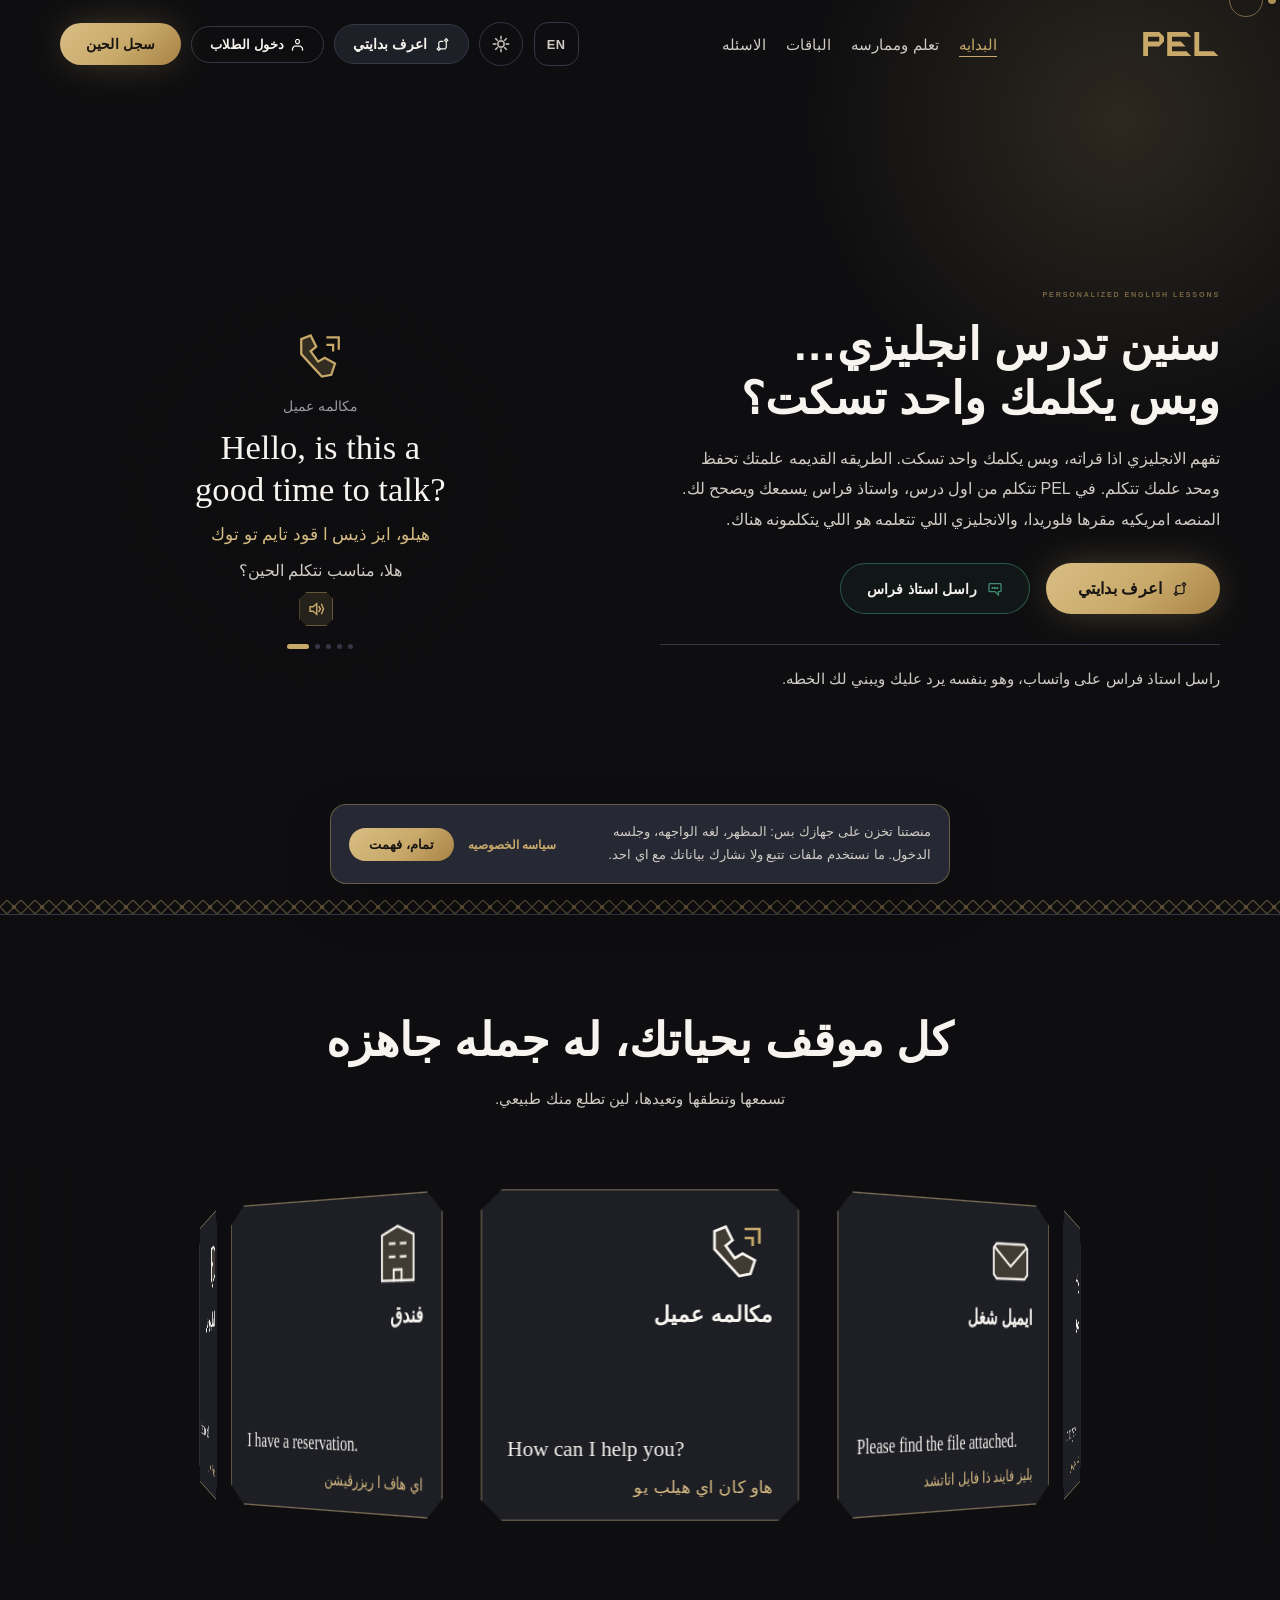
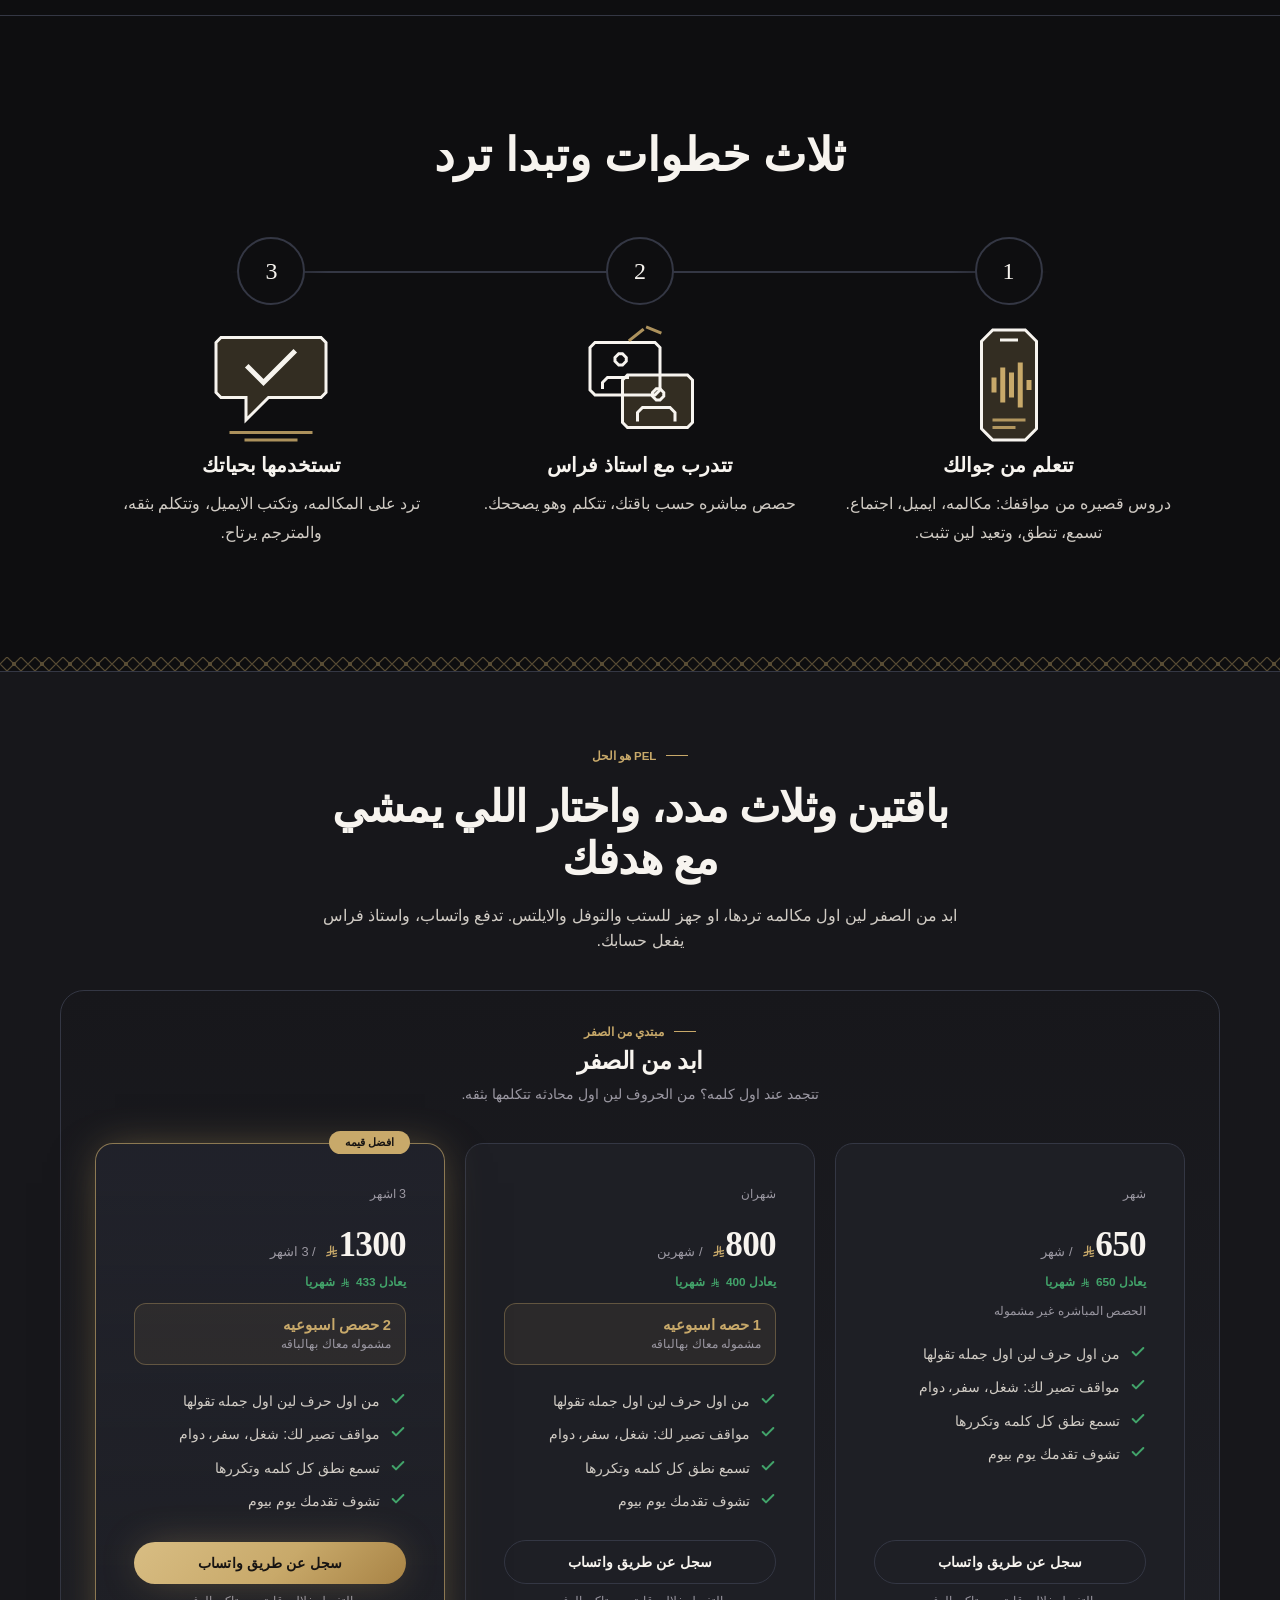
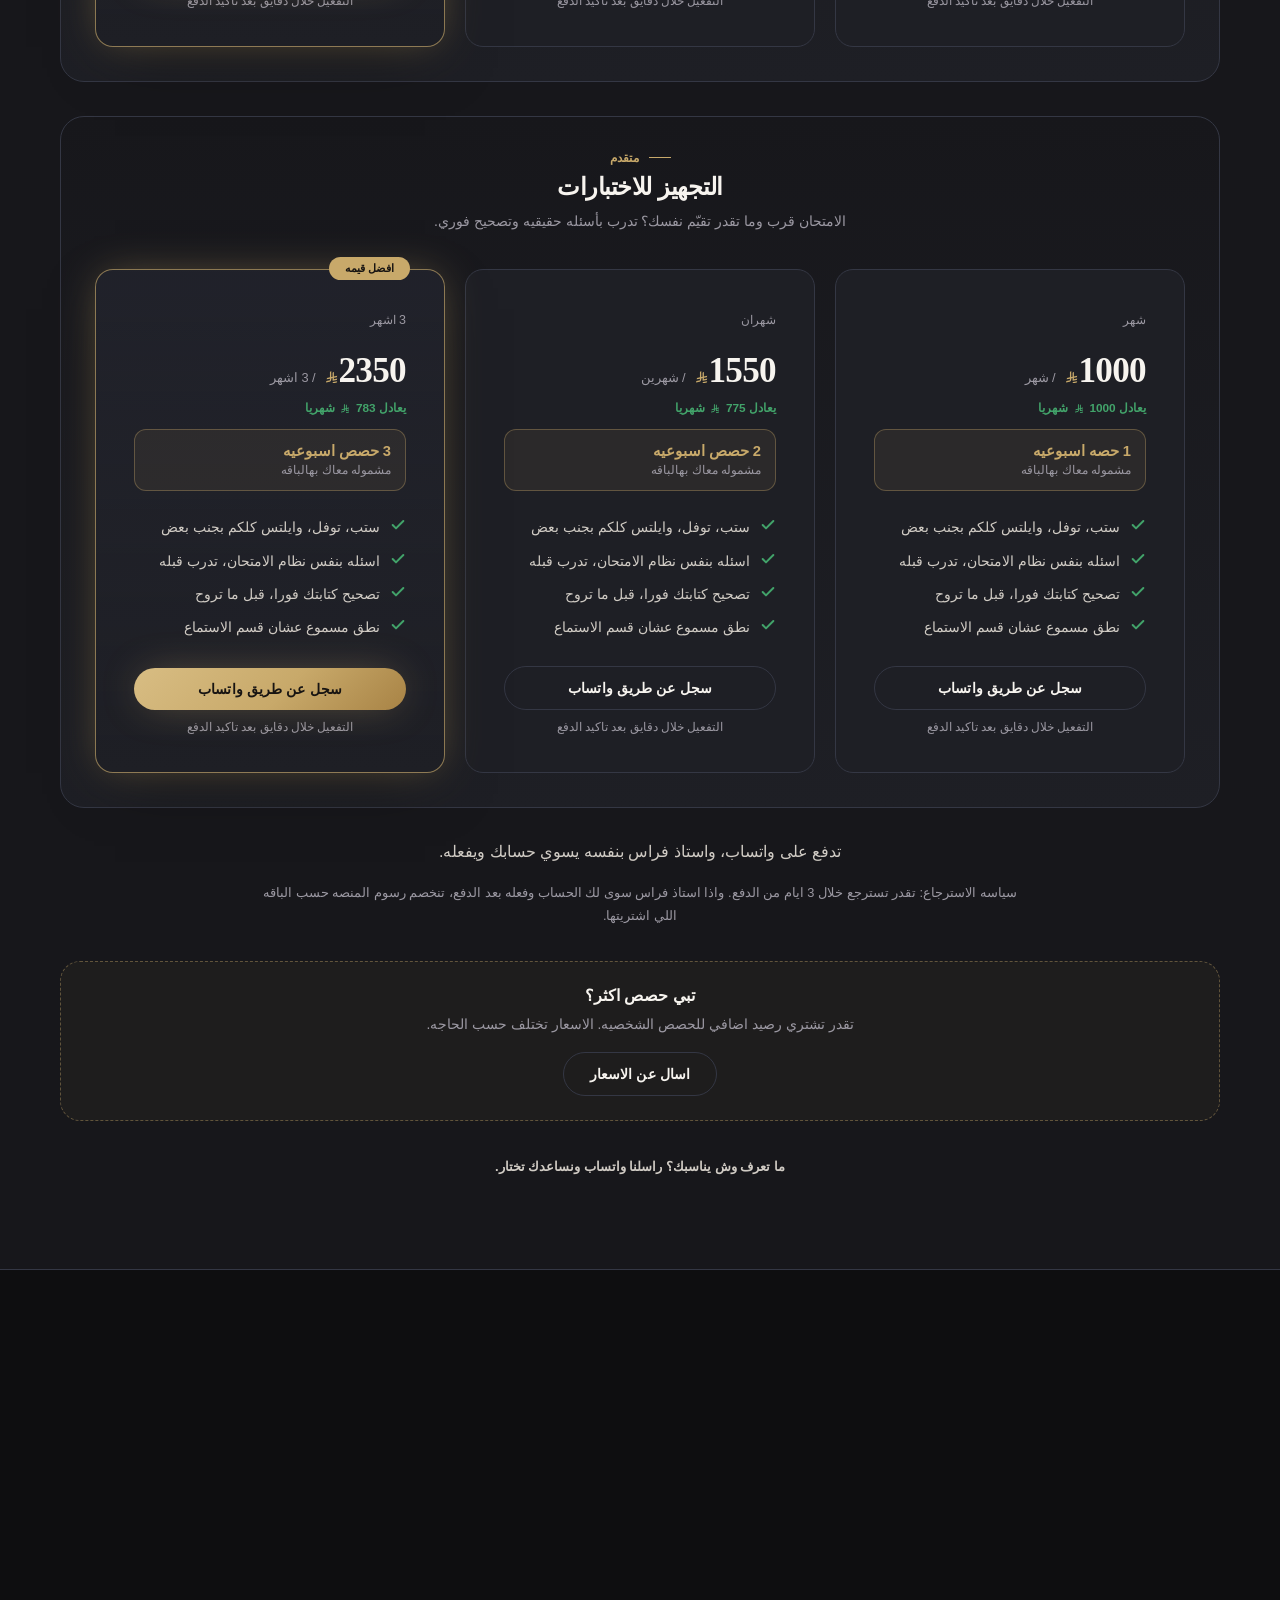
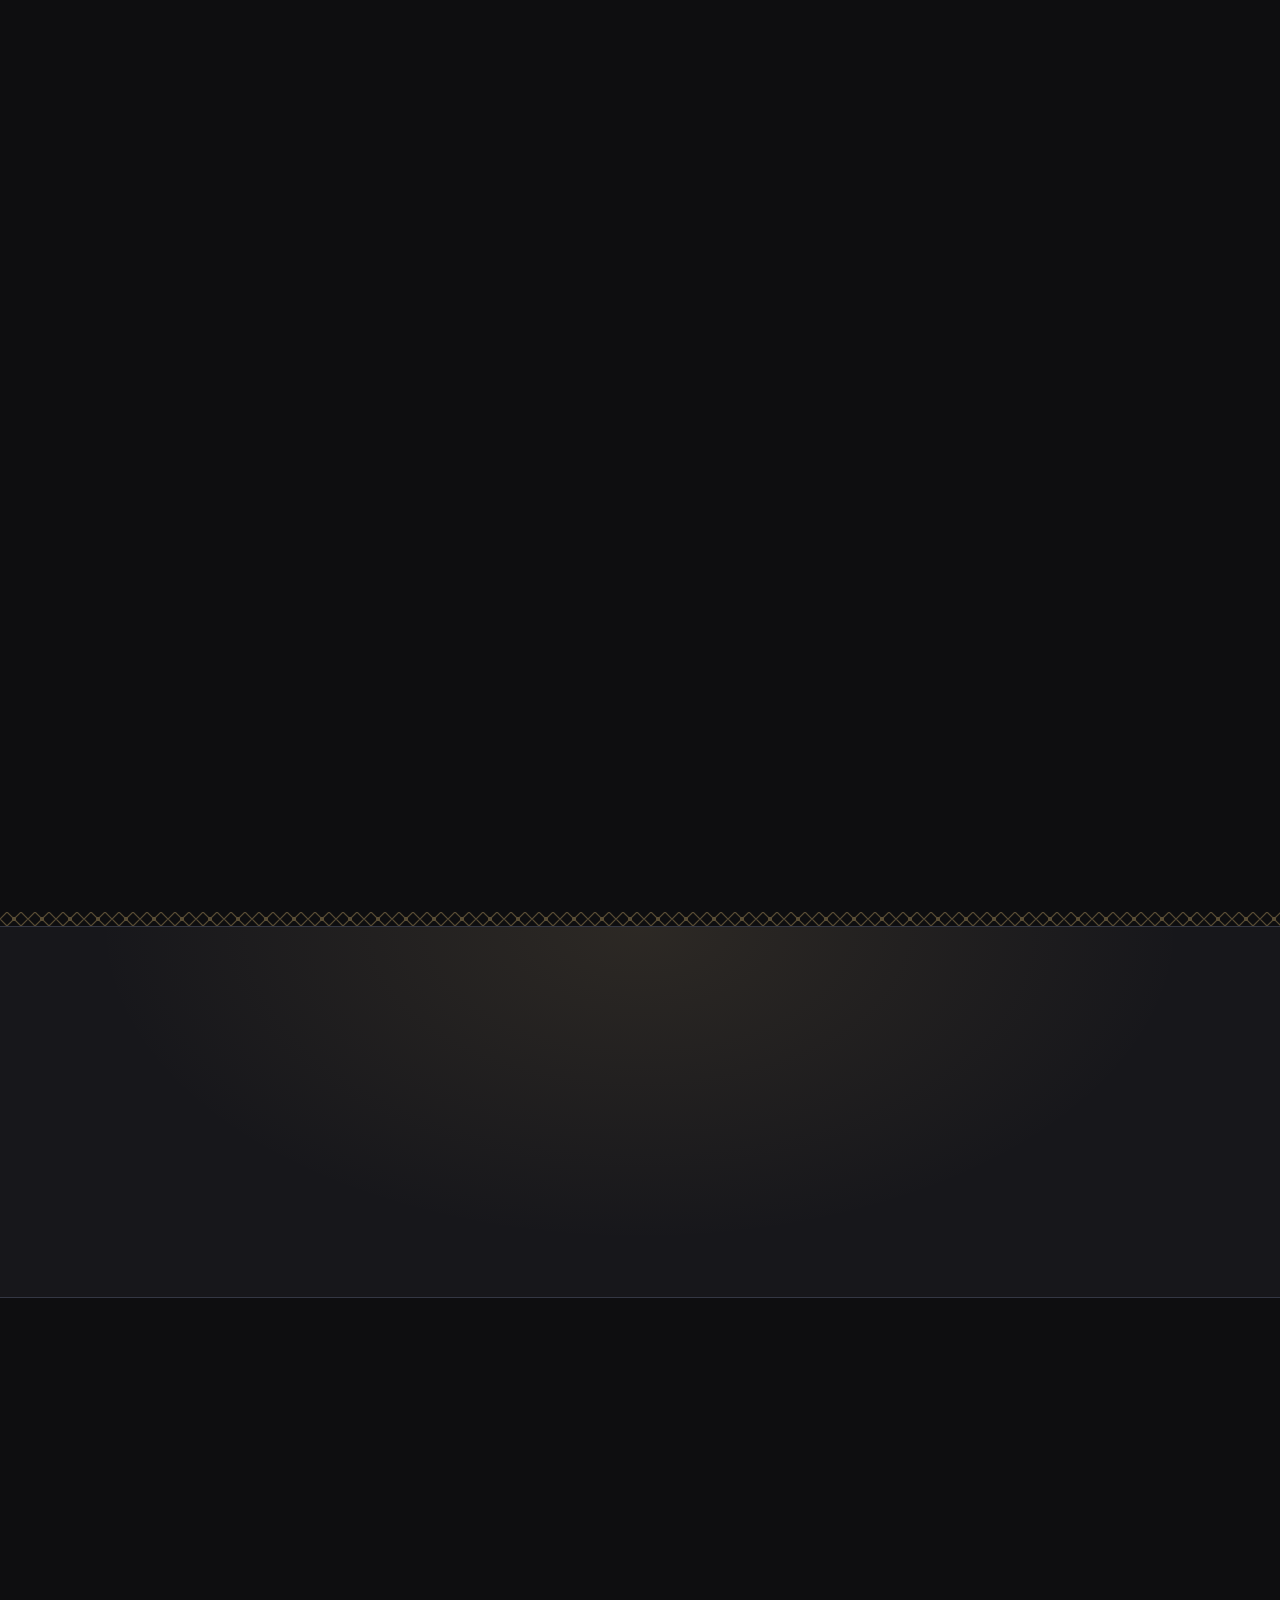
==== commit 299cfef1: "Remove frame-ancestors from meta CSP (ignored there); _headers already enforces it Co-Authored-By: C" ====
--- a/index.html
+++ b/index.html
@@ -3,7 +3,7 @@
 <head>
 <meta charset="UTF-8">
 <meta name="viewport" content="width=device-width, initial-scale=1.0, viewport-fit=cover">
-<meta http-equiv="Content-Security-Policy" content="default-src 'self'; script-src 'self' 'unsafe-inline'; style-src 'self' 'unsafe-inline' https://fonts.googleapis.com; font-src 'self' https://fonts.gstatic.com data:; img-src 'self' data: https:; connect-src 'self' https://lewoochehpiycocvfwtz.supabase.co https://api.supabase.co; base-uri 'self'; form-action 'self'; object-src 'none'; frame-ancestors 'none';">
+<meta http-equiv="Content-Security-Policy" content="default-src 'self'; script-src 'self' 'unsafe-inline'; style-src 'self' 'unsafe-inline' https://fonts.googleapis.com; font-src 'self' https://fonts.gstatic.com data:; img-src 'self' data: https:; connect-src 'self' https://lewoochehpiycocvfwtz.supabase.co https://api.supabase.co; base-uri 'self'; form-action 'self'; object-src 'none';">
 <title>PEL، Personalized English Lessons، تعلم الانجليزيه الامريكيه بثقه</title>
 <link rel="canonical" href="https://pel.personalizedenglishlessons.workers.dev/">
 <link rel="icon" type="image/svg+xml" href="brand/pel-favicon.svg?v=2">
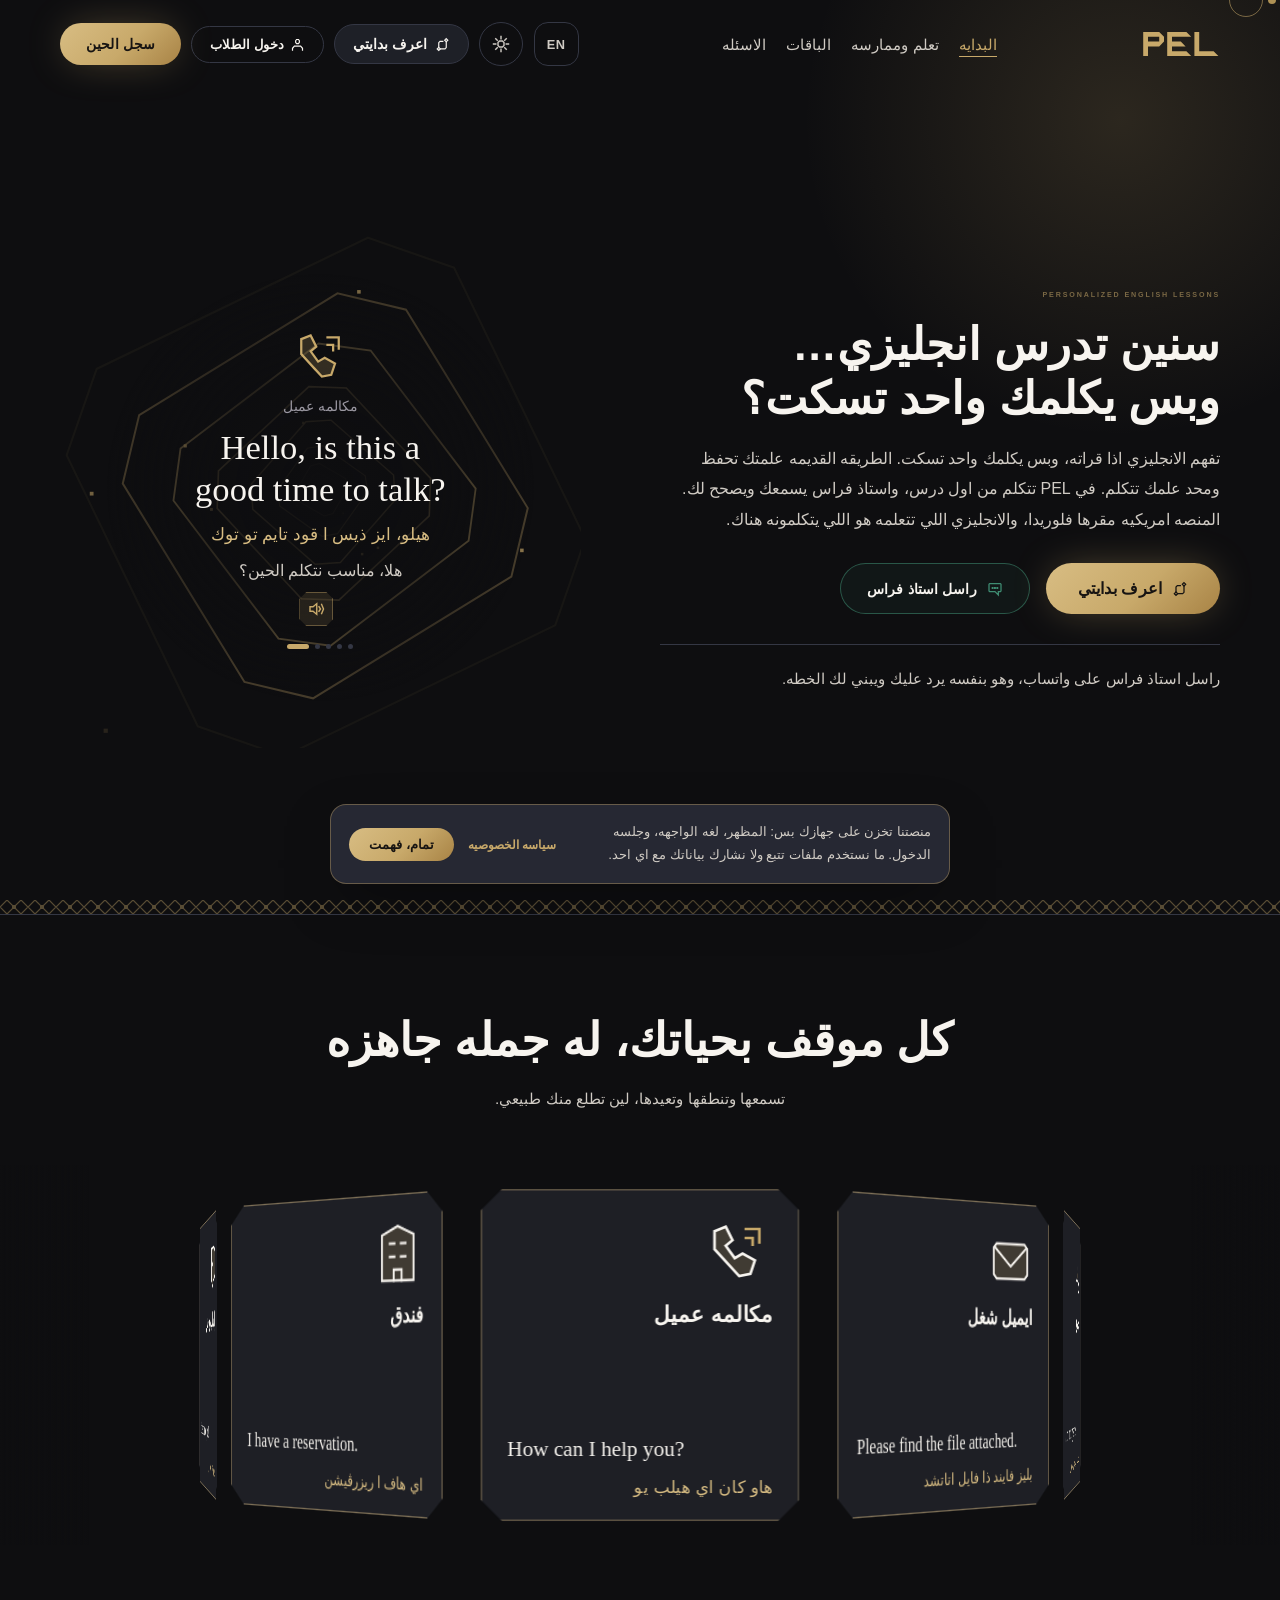
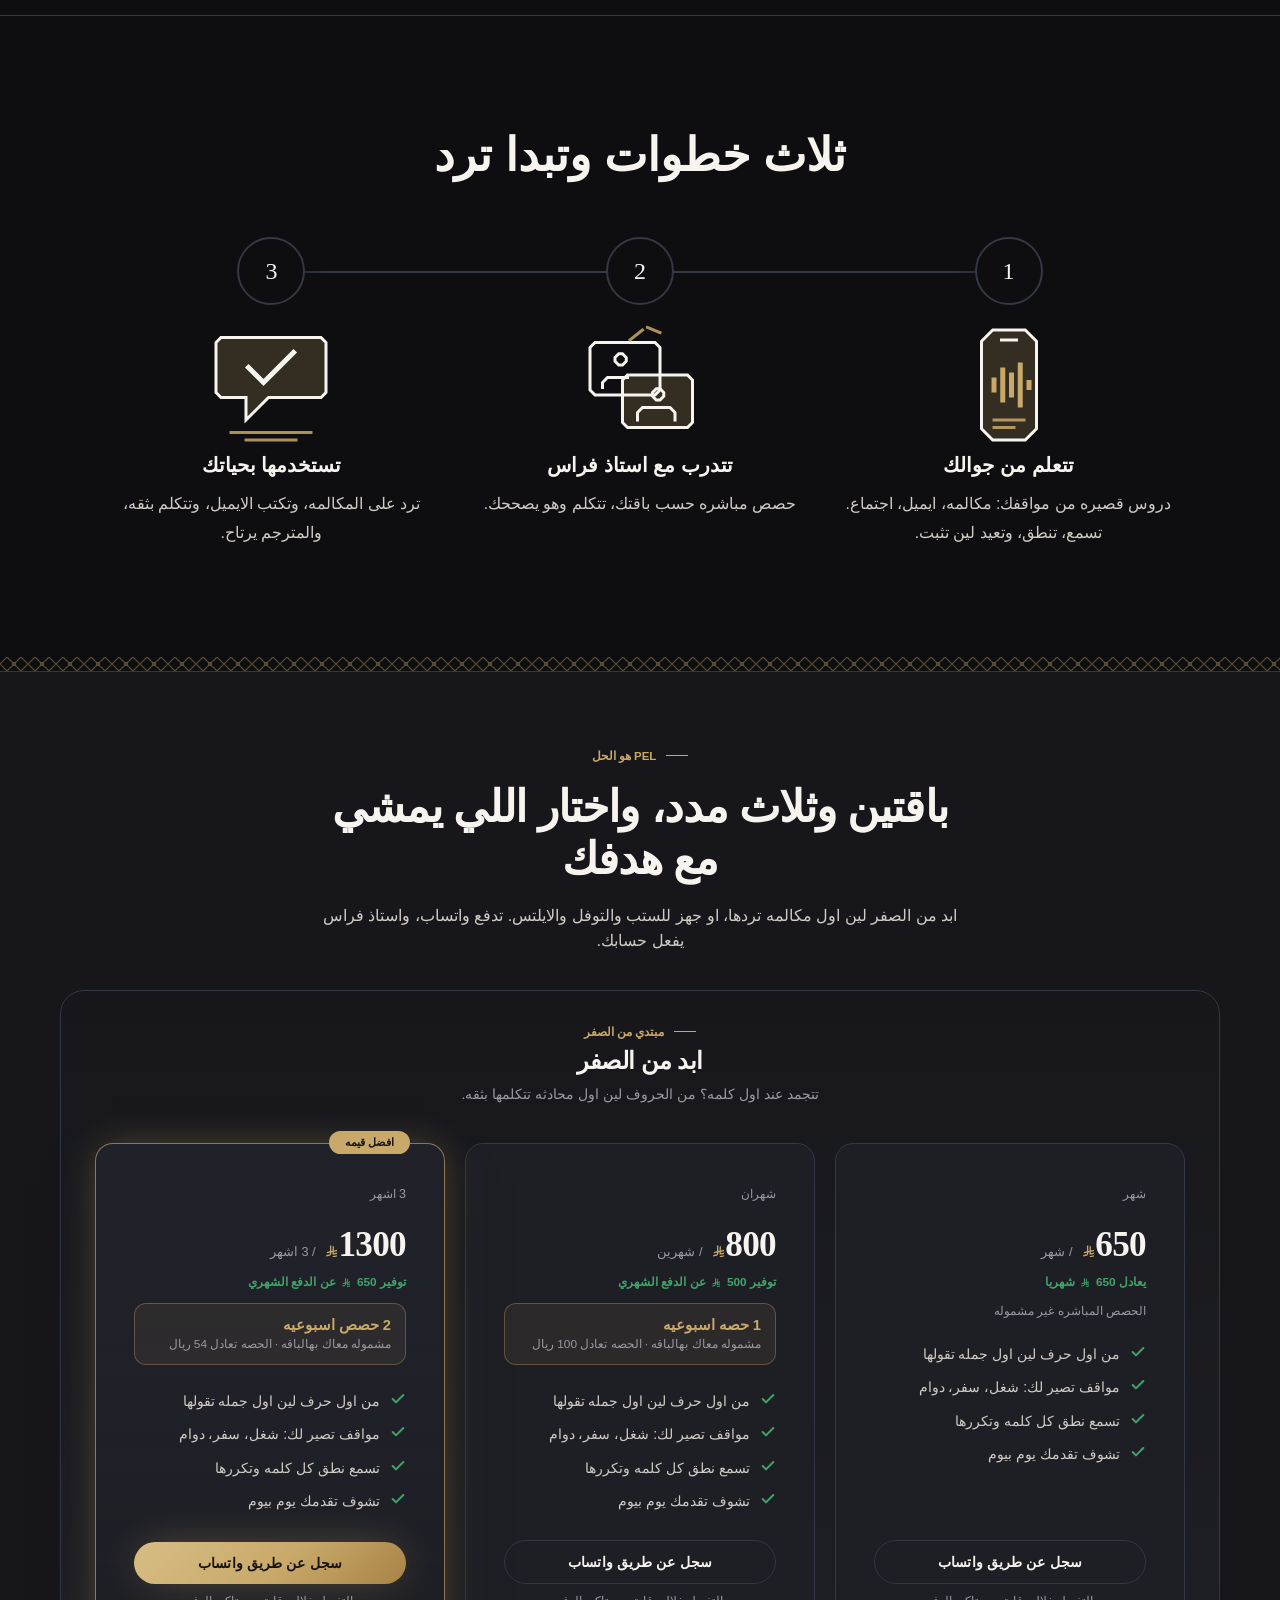
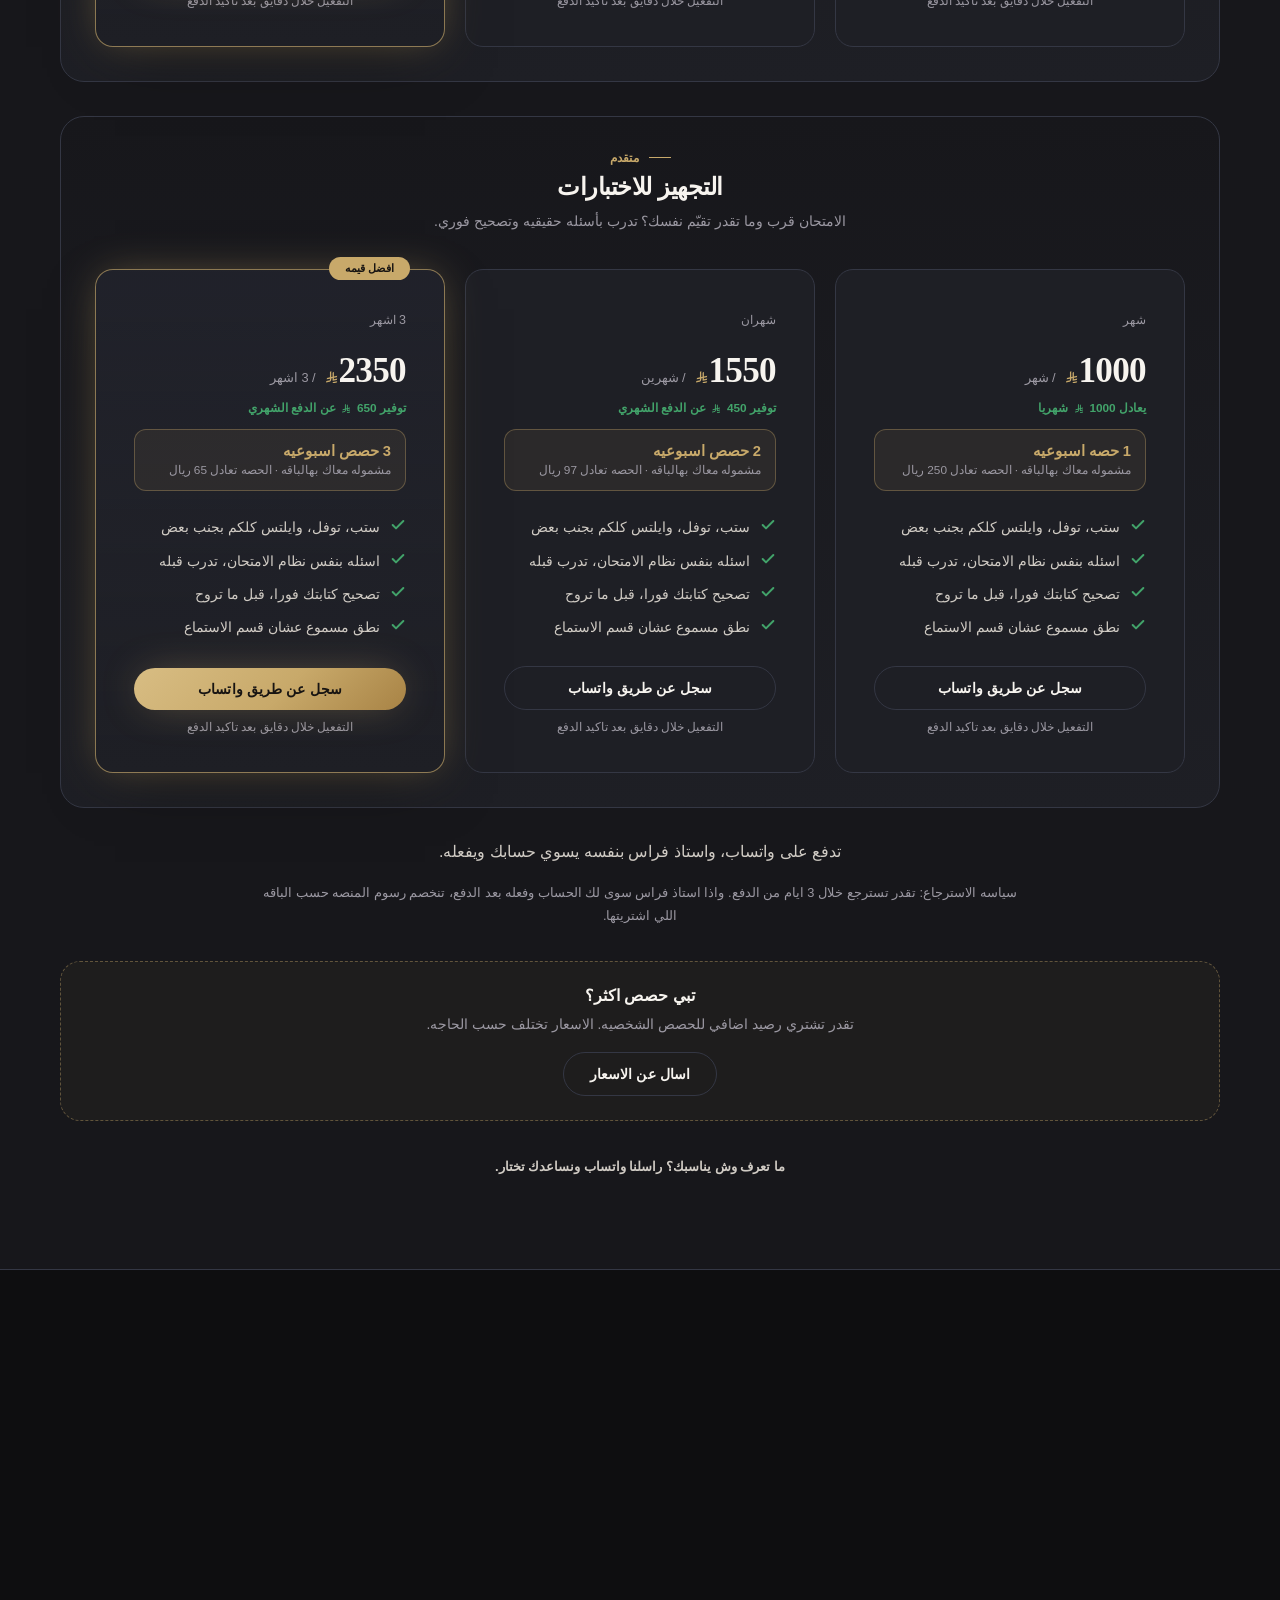
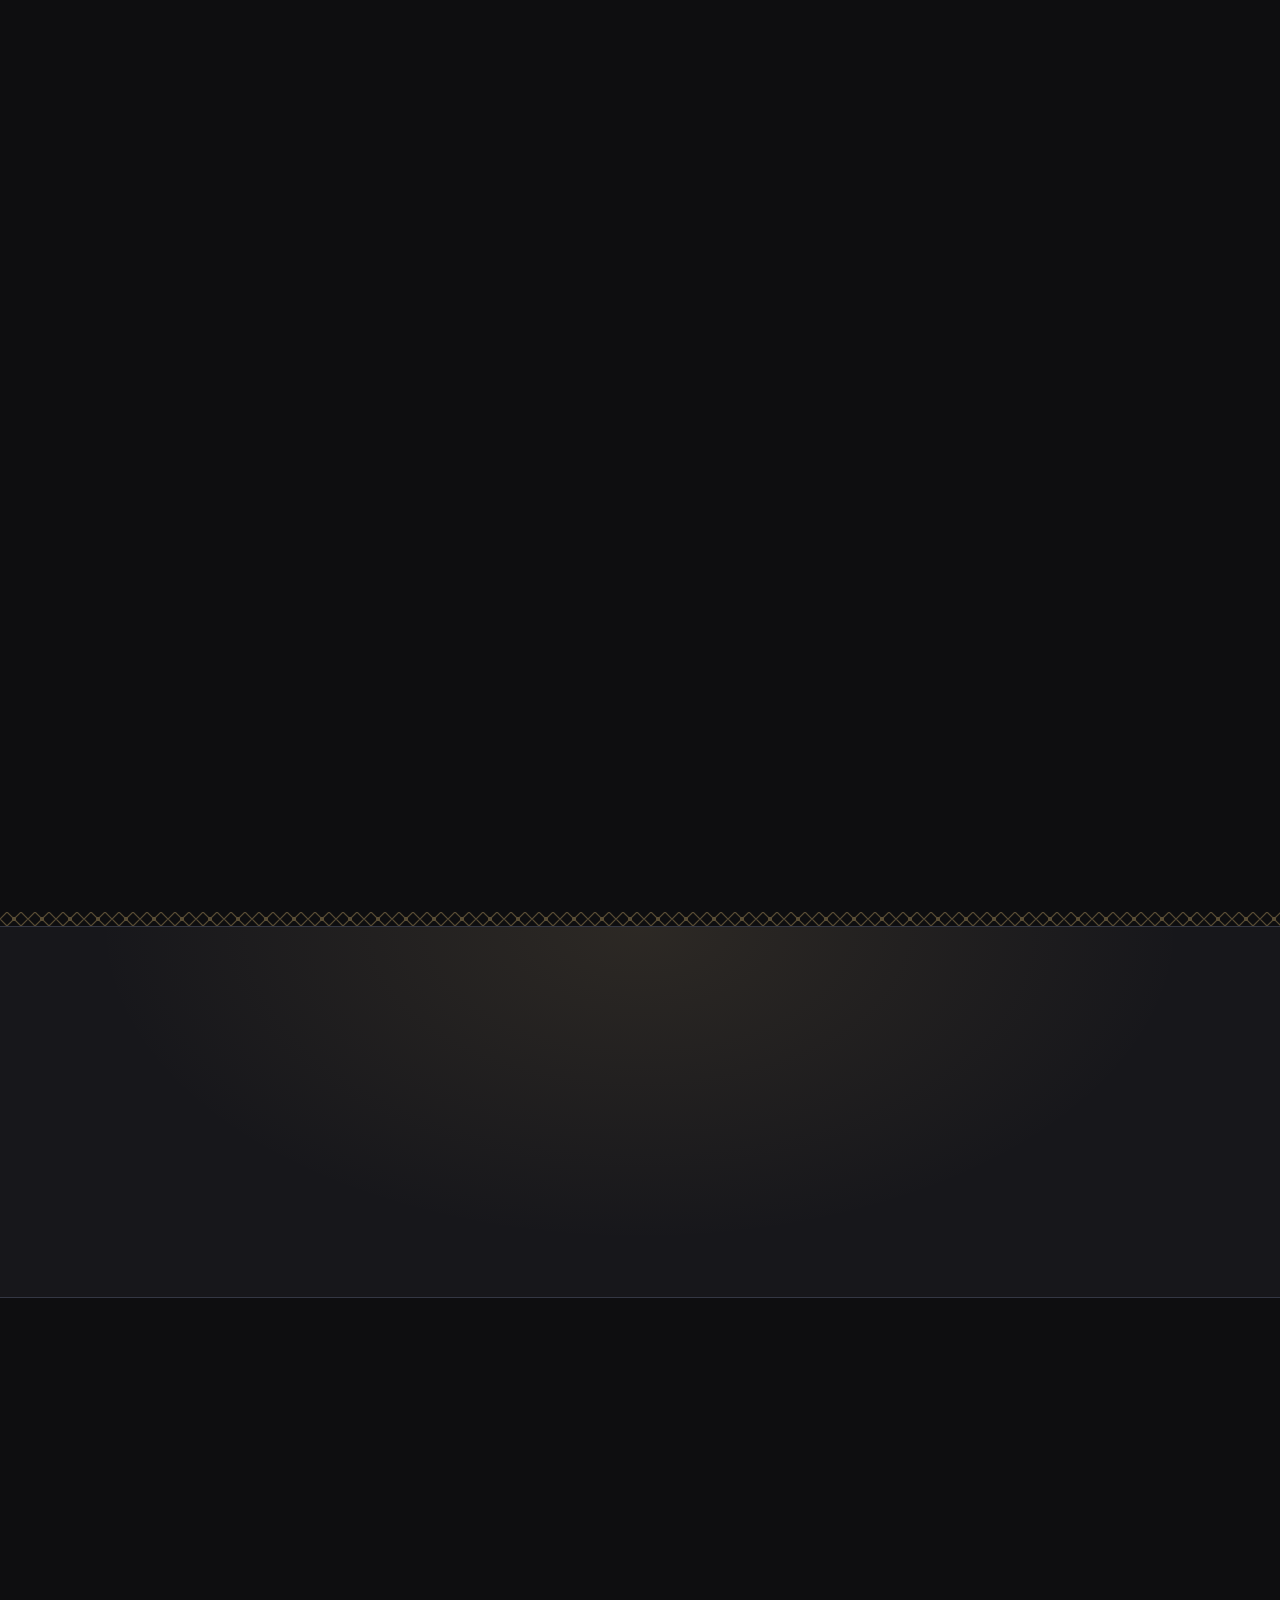
==== commit d10273fe: "Pricing marketing: value-stack framing (savings + classes + per-class cost) across all plan surfaces" ====
--- a/index.html
+++ b/index.html
@@ -1392,13 +1392,22 @@
       for (var i=0; i<tierRows.length; i++){
         var r = tierRows[i]; var dl = durLabel(r.duration_months, ar);
         var pm = Math.round(r.price / r.duration_months);
+        var one = tierRows.filter(function(x){ return x.duration_months===1; })[0];
+        var onePrice = one ? one.price : (tier==='exam_prep'?1000:650);
+        var save = Math.max(0, onePrice*r.duration_months - r.price);
+        var cls = r.weekly_live_classes>0 ? r.weekly_live_classes*r.duration_months*4 : 0;
+        var perCls = cls>0 ? Math.round(r.price/cls) : 0;
         html += '<div class="price-card reveal'+(r.featured?' highlight':'')+'">';
         if(r.featured) html += '<span class="price-badge">'+(ar?'افضل قيمه':'Best value')+'</span>';
         html += '<div class="price-term">'+esc(dl)+'</div>';
         html += '<div class="price-value"><span class="amount">'+r.price+'<small>'+PEL_RIYAL()+'</small></span><span class="per">/ '+(ar?(r.duration_months===1?'شهر':(r.duration_months===2?'شهرين':'3 اشهر')):(r.duration_months+' mo'))+'</span></div>';
-        html += '<div class="price-save">'+(ar?'يعادل':'about')+' '+pm+' '+PEL_RIYAL()+(ar?' شهريا':' / mo')+'</div>';
+        if(r.duration_months>1 && save>0){
+          html += '<div class="price-save">'+(ar?('توفير '+save+' '+PEL_RIYAL()+' عن الدفع الشهري'):('Save '+save+' SAR vs paying monthly'))+'</div>';
+        } else {
+          html += '<div class="price-save">'+(ar?'يعادل':'about')+' '+pm+' '+PEL_RIYAL()+(ar?' شهريا':' / mo')+'</div>';
+        }
         if(r.weekly_live_classes>0){
-          html += '<div style="margin:14px 0 0;padding:12px 14px;border:1px solid rgba(200,169,106,.35);border-radius:12px;background:rgba(200,169,106,.08);"><b style="color:var(--gold);font-size:.92rem;">'+r.weekly_live_classes+' '+(ar?(r.weekly_live_classes===1?'حصه اسبوعيه':'حصص اسبوعيه'):(r.weekly_live_classes===1?'class/week':'classes/week'))+'</b><br><span style="font-size:.74rem;color:var(--text-muted);">'+(ar?'مشموله معاك بهالباقه':'included')+'</span></div>';
+          html += '<div style="margin:14px 0 0;padding:12px 14px;border:1px solid rgba(200,169,106,.35);border-radius:12px;background:rgba(200,169,106,.08);"><b style="color:var(--gold);font-size:.92rem;">'+r.weekly_live_classes+' '+(ar?(r.weekly_live_classes===1?'حصه اسبوعيه':'حصص اسبوعيه'):(r.weekly_live_classes===1?'class/week':'classes/week'))+'</b><br><span style="font-size:.74rem;color:var(--text-muted);">'+(ar?('مشموله معاك بهالباقه'+(perCls>0?' · الحصه تعادل '+perCls+' ريال':'')):('included'+(perCls>0?' · ~'+perCls+' SAR per class':'')))+'</span></div>';
         } else if(tier==='exam_prep'){
           html += '<div style="margin:14px 0 0;font-size:.78rem;color:var(--text-muted);">'+(ar?'ما فيها حصص مباشره بهالمده':'No live classes at this duration')+'</div>';
         } else {
@@ -2193,7 +2202,7 @@
   {qAr: 'كم مده الاشتراك؟', aAr: 'شهر، شهرين، او 3 اشهر. انت تختار. خلال هالفتره كل الدروس متاحه لك.', qEn:'How long is the subscription?', aEn:'One month, two months, or three months. You choose. All lessons are available to you during that time.'},
   {qAr: 'تقدرون تترجمون لي؟', aAr: 'اي، تترجم اي كلمه وانت تتعلم. واذا كتبت شي وغلطت، نشوف وين الغلط ونصححه فورا.', qEn:'Can you translate for me?', aEn:'Yes. Translate any word while you learn. And if you write something and make a mistake, we show you where and fix it instantly.'},
   {qAr: 'اشوف تقدمي؟', aAr: 'اي، لوحتك تشوف وين وصلت: محادثه، استماع، مفردات، اسبوع باسبوع. تشوف الفرق بنفسك.', qEn:'Can I see my progress?', aEn:'Yes. Your dashboard shows where you are: speaking, listening, vocabulary, week by week. You see the difference yourself.'},
-  {qAr: 'كم سعر الاشتراك؟', aAr: 'مسارين: ابد من الصفر: شهر 650 ⃁، شهرين 800 ⃁، 3 اشهر 1300 ⃁ (افضل قيمه). التجهيز للاختبارات: شهر 1000 ⃁، شهرين 1550 ⃁، 3 اشهر 2350 ⃁ (افضل قيمه). الحصص المباشره مشموله في باقات مختاره. تدفع عبر واتساب ونشغل حسابك خلال دقايق. شوف الباقات بالتفصيل فوق.', qEn:'How much?', aEn:'Two paths: Start From Zero: 1 month 650 ⃁, 2 months 800 ⃁, 3 months 1300 ⃁ (best value). Exam Prep (STEP / TOEFL / IELTS): 1 month 1000 ⃁, 2 months 1550 ⃁, 3 months 2350 ⃁ (best value). Live classes are included on select plans. Pay on WhatsApp, we set up your account in minutes. See the plans above for details.'},
+  {qAr: 'كم سعر الاشتراك؟', aAr: 'مسارين: ابد من الصفر: شهر 650 ⃁، شهرين 800 ⃁ (توفير 500)، 3 اشهر 1300 ⃁ (افضل قيمه، توفير 650). التجهيز للاختبارات: شهر 1000 ⃁، شهرين 1550 ⃁ (توفير 450)، 3 اشهر 2350 ⃁ (افضل قيمه، توفير 650). كل ما زاد المده، زادت الحصص المباشره المشموله ونزل سعر الحصه. تدفع عبر واتساب ونشغل حسابك خلال دقايق. شوف الباقات بالتفصيل فوق.', qEn:'How much?', aEn:'Two paths: Start From Zero: 1 month 650 ⃁, 2 months 800 ⃁ (save 500), 3 months 1300 ⃁ (best value, save 650). Exam Prep (STEP / TOEFL / IELTS): 1 month 1000 ⃁, 2 months 1550 ⃁ (save 450), 3 months 2350 ⃁ (best value, save 650). Longer plans include more live classes and the price per class drops. Pay on WhatsApp, we set up your account in minutes. See the plans above for details.'},
   {qAr: 'الباقات فيها حصص مباشره؟', aAr: 'باقات مختاره فيها حصص مباشره. باقه الشهر لابد من الصفر ما فيها حصص، بس باقه الشهرين فيها حصه كل اسبوع وباقه 3 اشهر فيها حصتين. وباقات التجهيز للاختبارات فيها من حصه لـ 3 حصص بالاسبوع. الاستاذ فراس يحدد المواعيد. تبي اكثر؟ تشتري رصيد للحصص الشخصيه.', qEn:'Do plans include live classes?', aEn:'Select plans include live classes. The 1-month Start From Zero plan has no live classes, but 2 months includes 1/week and 3 months includes 2/week. Exam Prep plans include 1-3 classes per week. Tutor Firas sets the schedule. Want more? Buy extra credits for in-person lessons.'},
   {qAr: 'فيه استرجاع؟', aAr: 'اي، خلال 3 ايام من الدفع. واذا استاذ فراس سوى لك الحساب وفعله بعد الدفع، تنخصم رسوم المنصه حسب الباقه اللي اشتريتها. راسل استاذ فراس واتساب ونرتب لك الموضوع.', qEn:'Is there a refund?', aEn:'Yes, within 3 days of payment. If Tutor Firas has already created and activated your account after payment, platform fees are deducted depending on the plan you bought. Message Tutor Firas on WhatsApp and we will sort it out.'},
   {qAr: 'كيف اسجل؟', aAr: 'راسل استاذ فراس واتساب، نرسل لك تفاصيل الدفع ونشغل حسابك خلال دقايق.', qEn:'How do I sign up?', aEn:'Message Tutor Firas on WhatsApp, we send payment details and set up your account in minutes.'},
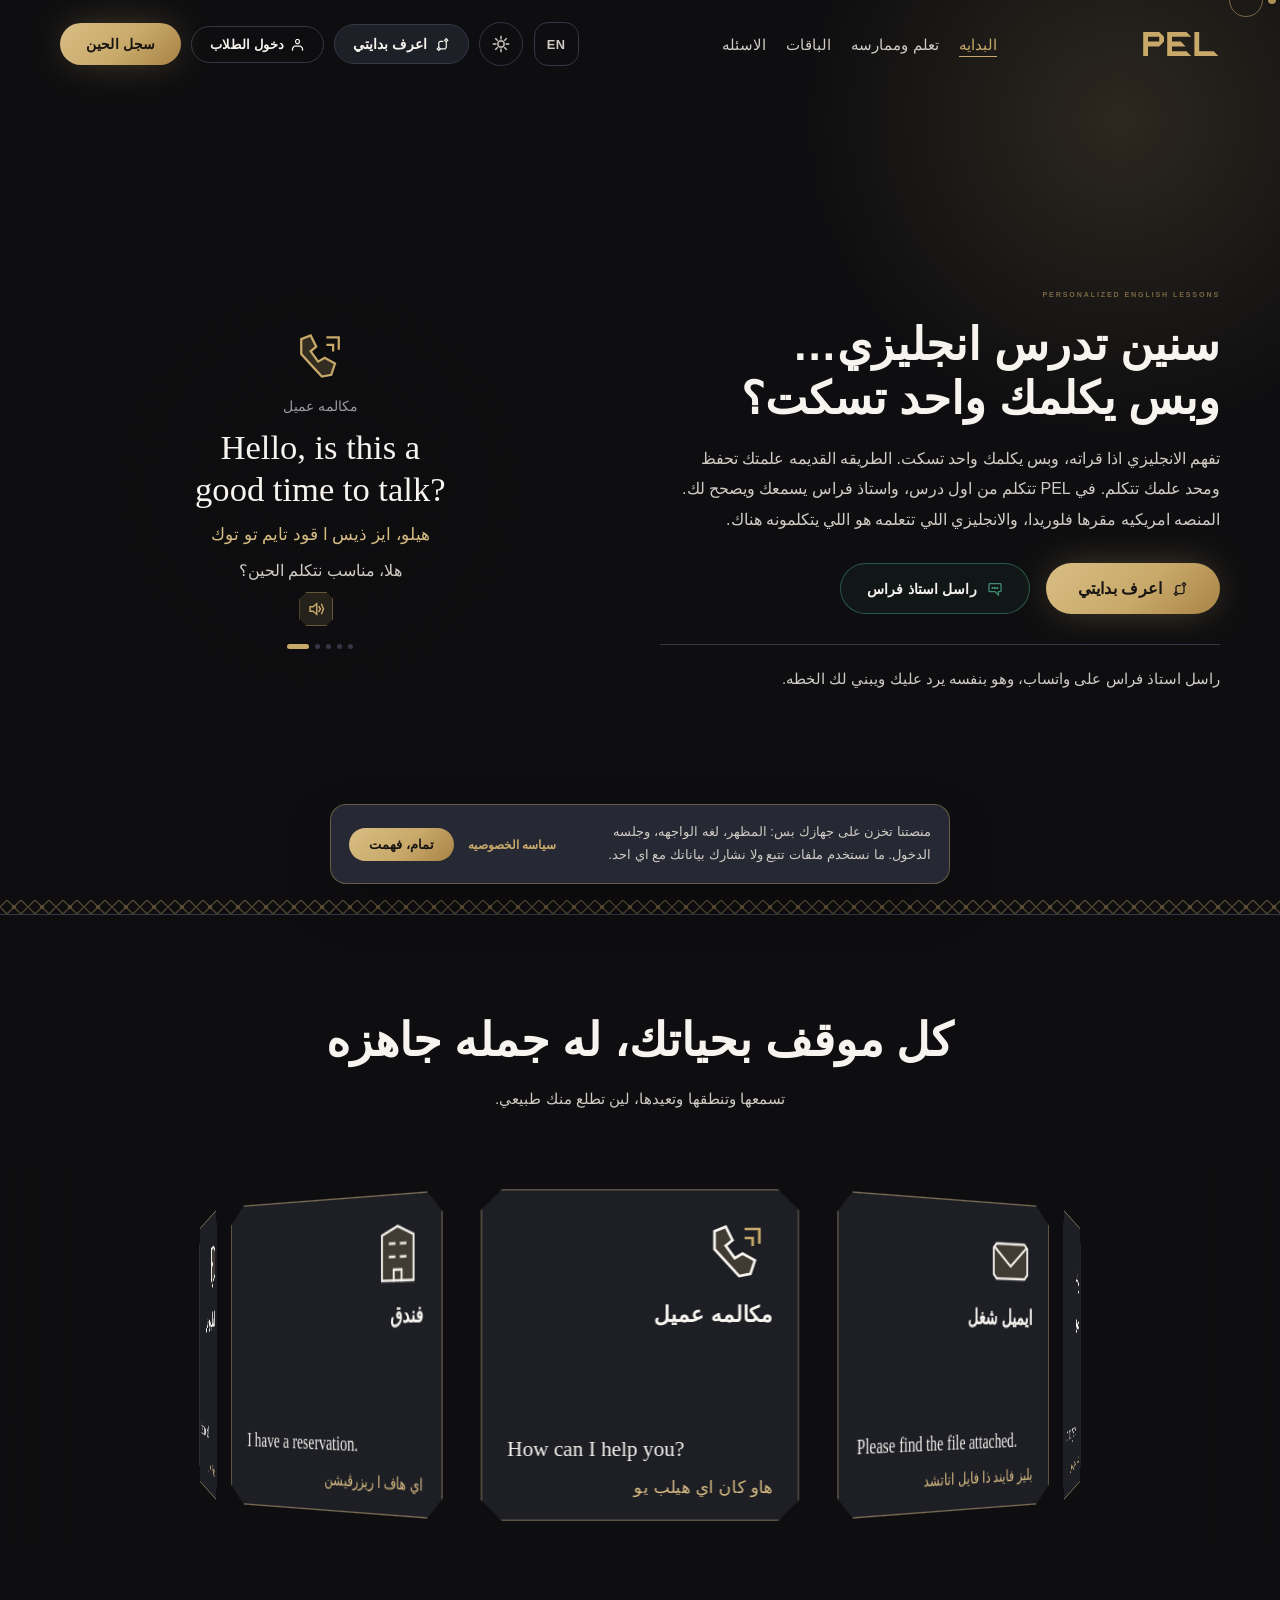
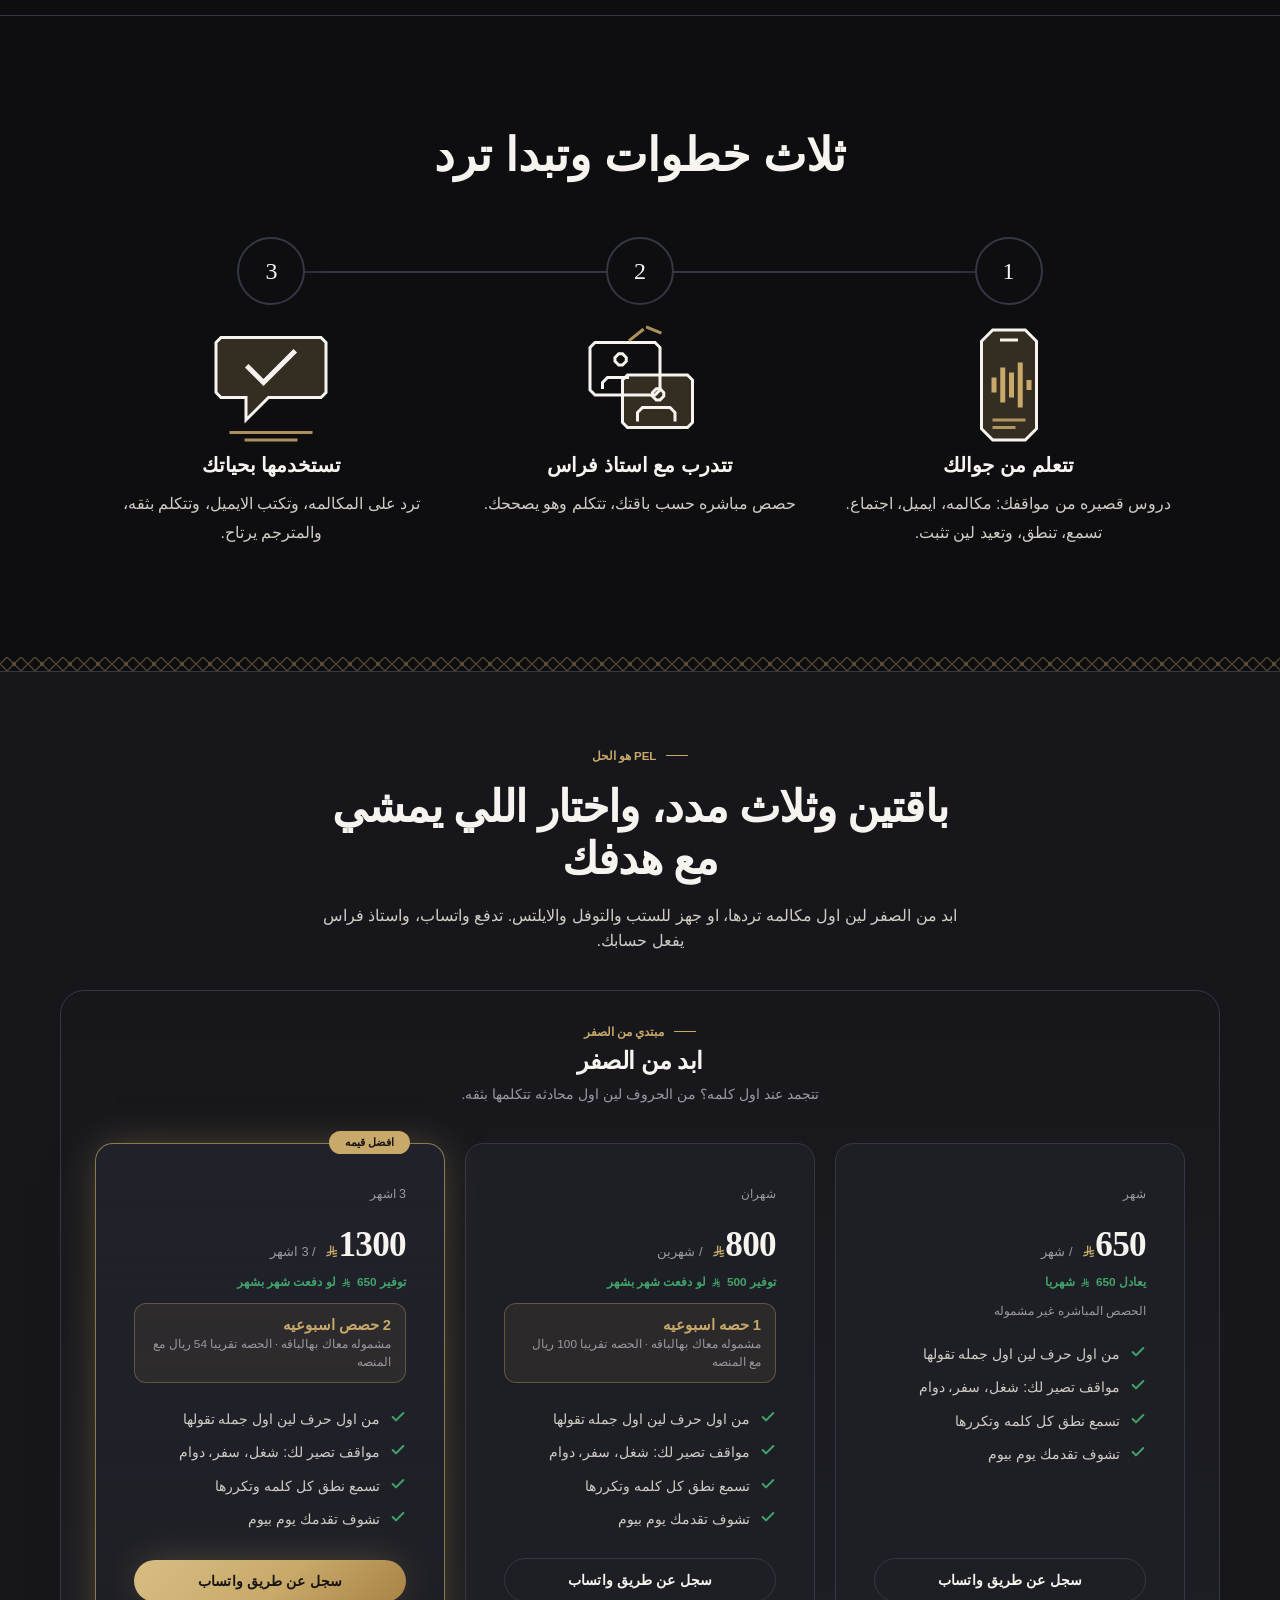
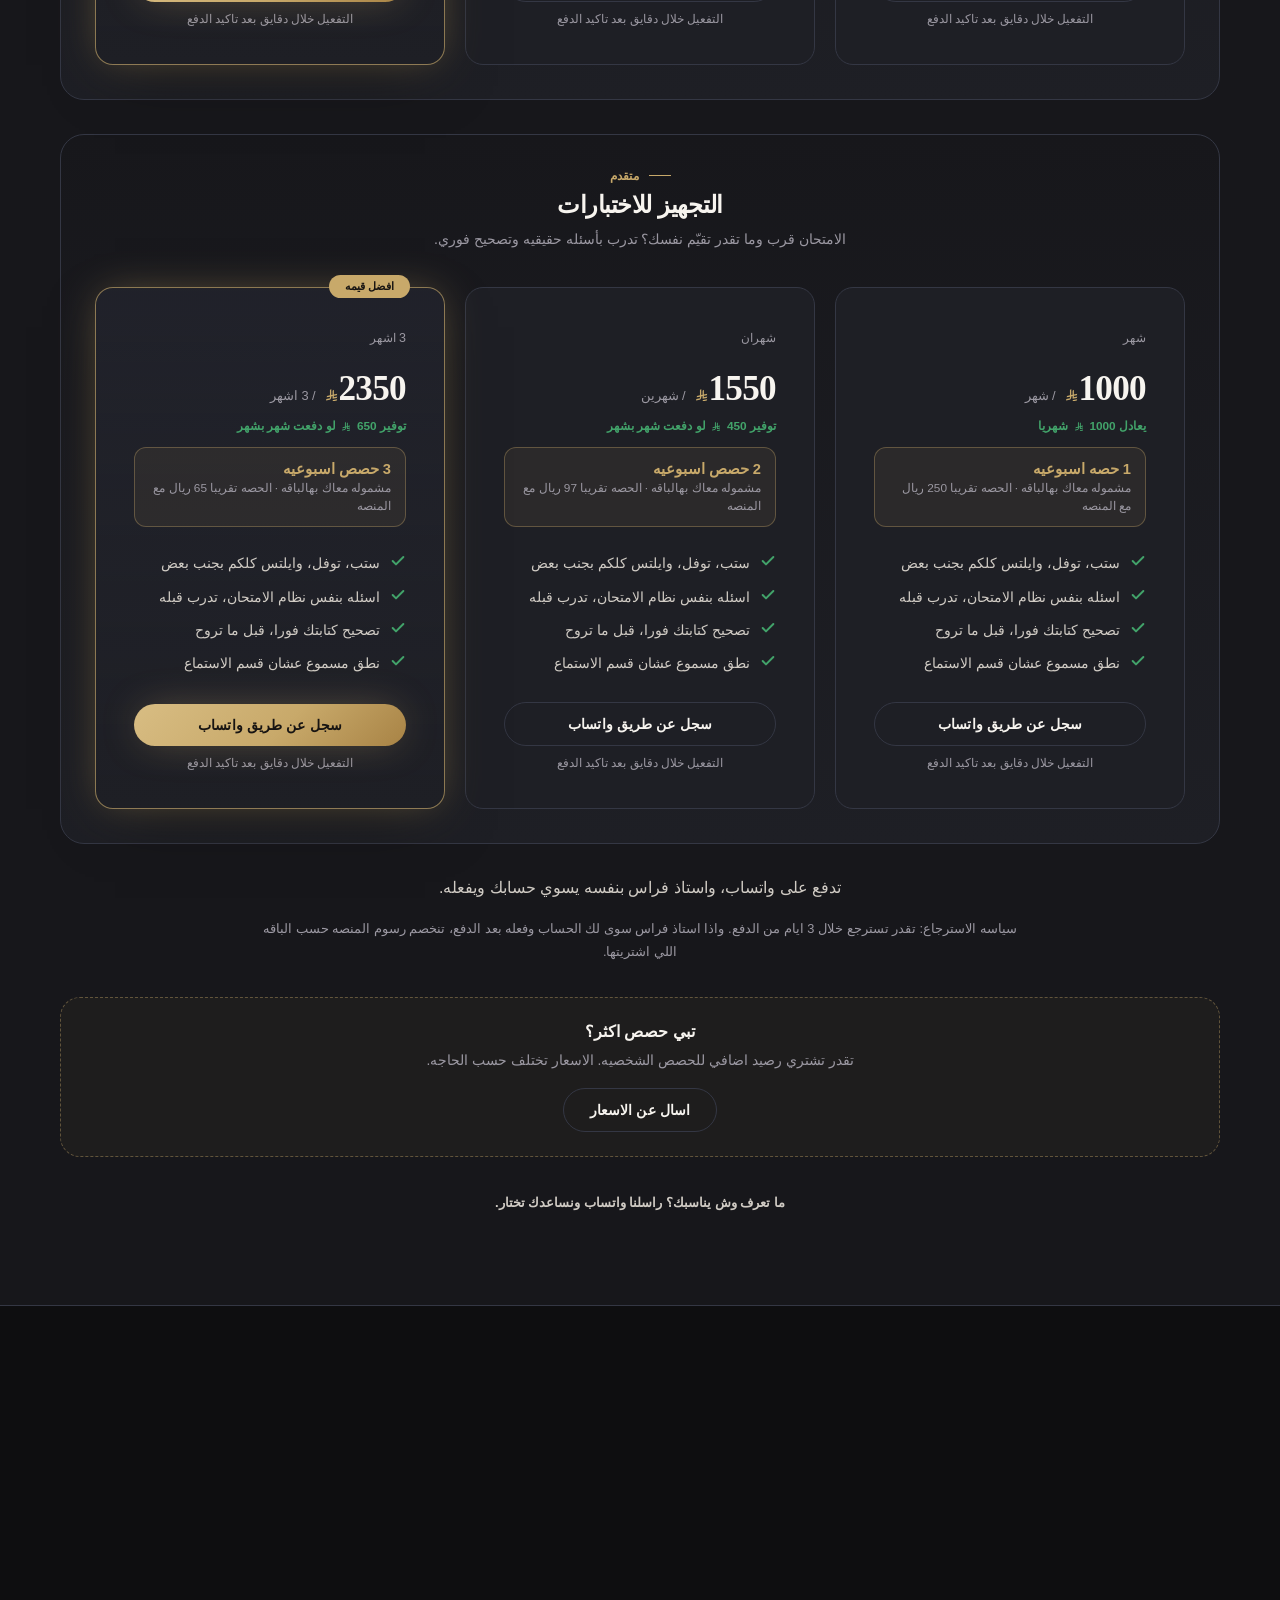
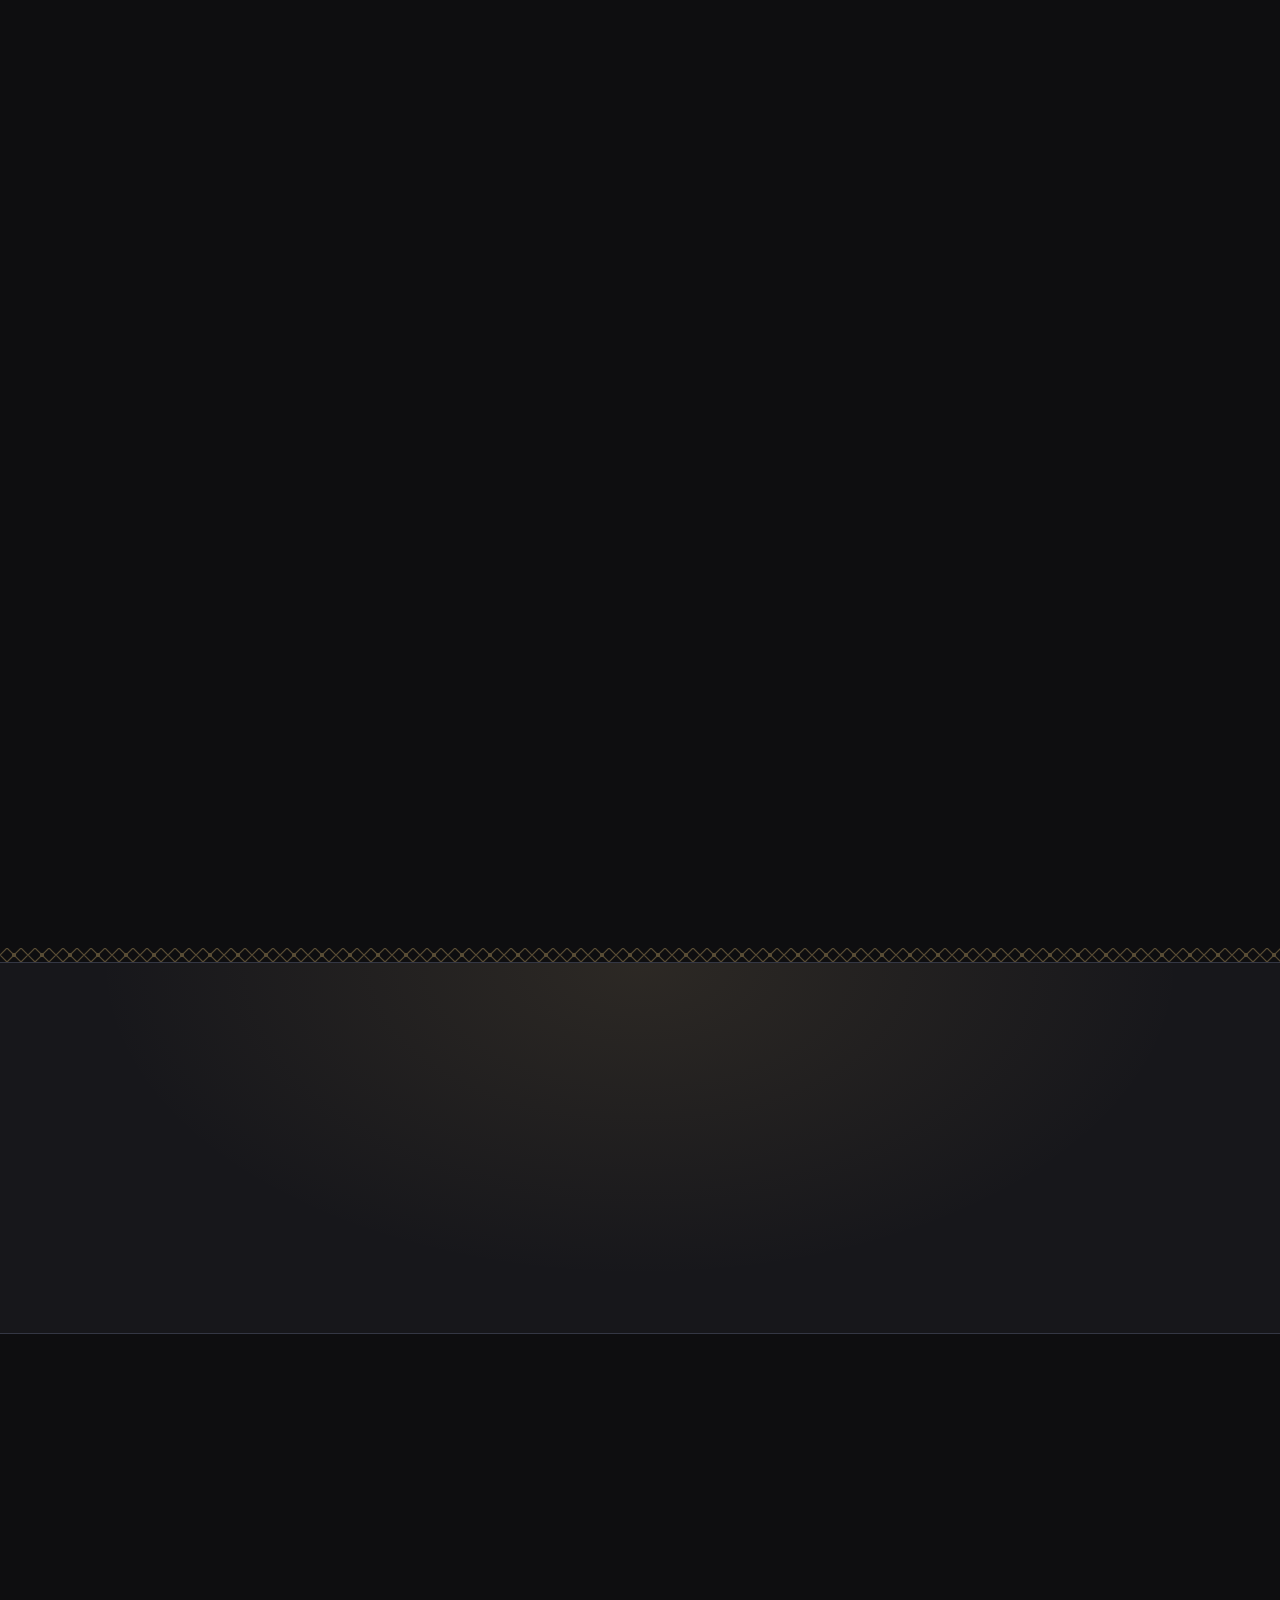
==== commit f83e52ce: "Pricing copy honesty pass: explicit month-by-month savings comparison, approximate platform-inclusiv" ====
--- a/index.html
+++ b/index.html
@@ -38,7 +38,7 @@
 <link href="https://fonts.googleapis.com/css2?family=Fraunces:ital,opsz,wght@0,9..144,300;0,9..144,400;0,9..144,500;0,9..144,600;1,9..144,400;1,9..144,500&family=Plus+Jakarta+Sans:wght@300;400;500;600;700;800&family=Tajawal:wght@300;400;500;700;800;900&family=Cairo:wght@400;500;700&display=swap" rel="preload" as="style" onload="this.onload=null;this.rel='stylesheet'"><noscript><link href="https://fonts.googleapis.com/css2?family=Fraunces:ital,opsz,wght@0,9..144,300;0,9..144,400;0,9..144,500;0,9..144,600;1,9..144,400;1,9..144,500&family=Plus+Jakarta+Sans:wght@300;400;500;600;700;800&family=Tajawal:wght@300;400;500;700&family=Cairo:wght@400;500;700&display=swap" rel="stylesheet"></noscript>
 <script src="lib/pel-personalization.js?v=5230cca5" defer></script>
 <script src="lib/onboard.js?v=e6d28e3f" defer></script>
-<script src="lib/pel-assessment.js?v=1f01a69c" defer></script>
+<script src="lib/pel-assessment.js?v=1f256433" defer></script>
 <link rel="stylesheet" href="lib/pel-scene.css?v=1">
 <script src="lib/pel-icons.js?v=1" defer></script>
 <script src="lib/pel-scene.js?v=1" defer></script>
@@ -1302,7 +1302,7 @@
 <!-- LIVE TEACHING + REAL-LIFE ENGLISH -->
 
 
-<script src="lib/pel-plans.js?v=b7ef7805"></script>
+<script src="lib/pel-plans.js?v=8186501c"></script>
 <script src="lib/pel_config.js?v=5c9ee888"></script>
 <script src="lib/pel-settings.js?v=ef2290f2"></script>
 <section id="liveTeaching" class="v2-sec" style="background:var(--bg);">
@@ -1402,12 +1402,12 @@
         html += '<div class="price-term">'+esc(dl)+'</div>';
         html += '<div class="price-value"><span class="amount">'+r.price+'<small>'+PEL_RIYAL()+'</small></span><span class="per">/ '+(ar?(r.duration_months===1?'شهر':(r.duration_months===2?'شهرين':'3 اشهر')):(r.duration_months+' mo'))+'</span></div>';
         if(r.duration_months>1 && save>0){
-          html += '<div class="price-save">'+(ar?('توفير '+save+' '+PEL_RIYAL()+' عن الدفع الشهري'):('Save '+save+' SAR vs paying monthly'))+'</div>';
+          html += '<div class="price-save">'+(ar?('توفير '+save+' '+PEL_RIYAL()+' لو دفعت شهر بشهر'):('Save '+save+' SAR vs month-by-month'))+'</div>';
         } else {
           html += '<div class="price-save">'+(ar?'يعادل':'about')+' '+pm+' '+PEL_RIYAL()+(ar?' شهريا':' / mo')+'</div>';
         }
         if(r.weekly_live_classes>0){
-          html += '<div style="margin:14px 0 0;padding:12px 14px;border:1px solid rgba(200,169,106,.35);border-radius:12px;background:rgba(200,169,106,.08);"><b style="color:var(--gold);font-size:.92rem;">'+r.weekly_live_classes+' '+(ar?(r.weekly_live_classes===1?'حصه اسبوعيه':'حصص اسبوعيه'):(r.weekly_live_classes===1?'class/week':'classes/week'))+'</b><br><span style="font-size:.74rem;color:var(--text-muted);">'+(ar?('مشموله معاك بهالباقه'+(perCls>0?' · الحصه تعادل '+perCls+' ريال':'')):('included'+(perCls>0?' · ~'+perCls+' SAR per class':'')))+'</span></div>';
+          html += '<div style="margin:14px 0 0;padding:12px 14px;border:1px solid rgba(200,169,106,.35);border-radius:12px;background:rgba(200,169,106,.08);"><b style="color:var(--gold);font-size:.92rem;">'+r.weekly_live_classes+' '+(ar?(r.weekly_live_classes===1?'حصه اسبوعيه':'حصص اسبوعيه'):(r.weekly_live_classes===1?'class/week':'classes/week'))+'</b><br><span style="font-size:.74rem;color:var(--text-muted);">'+(ar?('مشموله معاك بهالباقه'+(perCls>0?' · الحصه تقريبا '+perCls+' ريال مع المنصه':'')):('included'+(perCls>0?' · ~'+perCls+' SAR per class, platform included':'')))+'</span></div>';
         } else if(tier==='exam_prep'){
           html += '<div style="margin:14px 0 0;font-size:.78rem;color:var(--text-muted);">'+(ar?'ما فيها حصص مباشره بهالمده':'No live classes at this duration')+'</div>';
         } else {
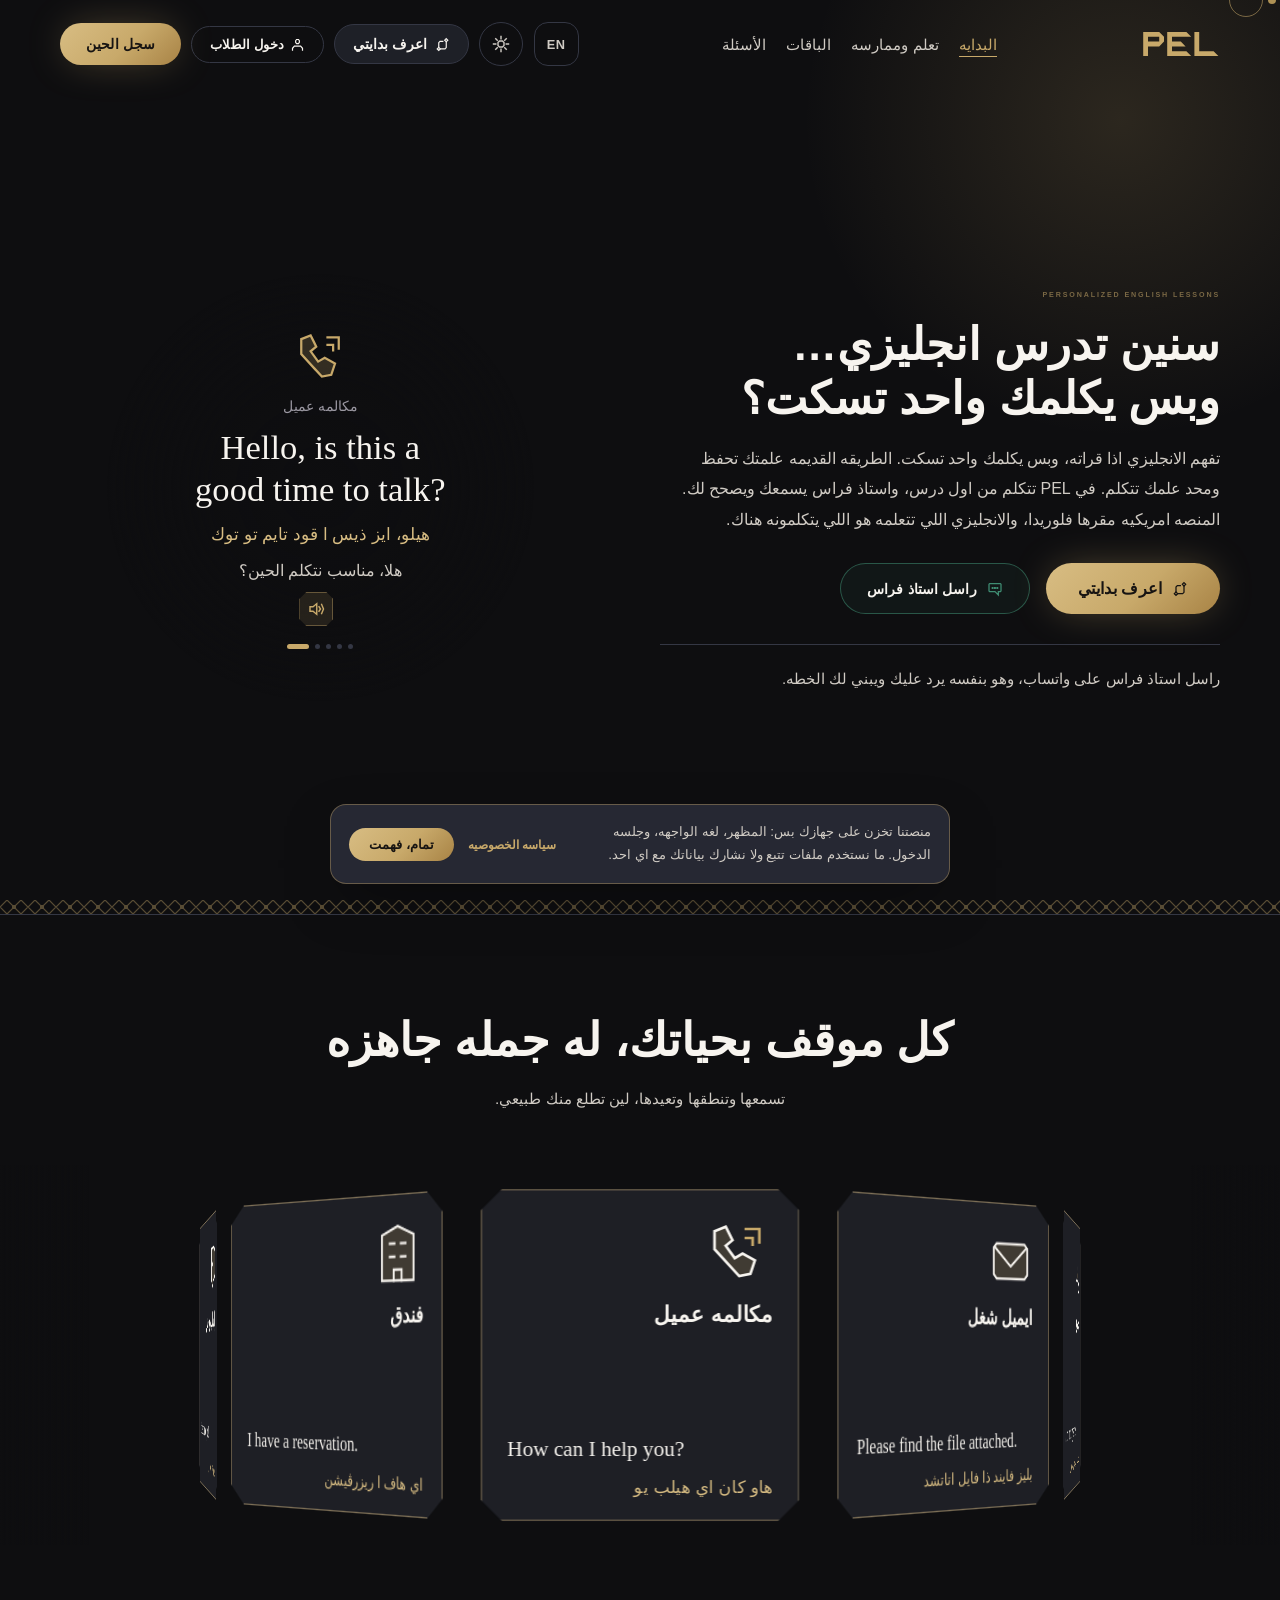
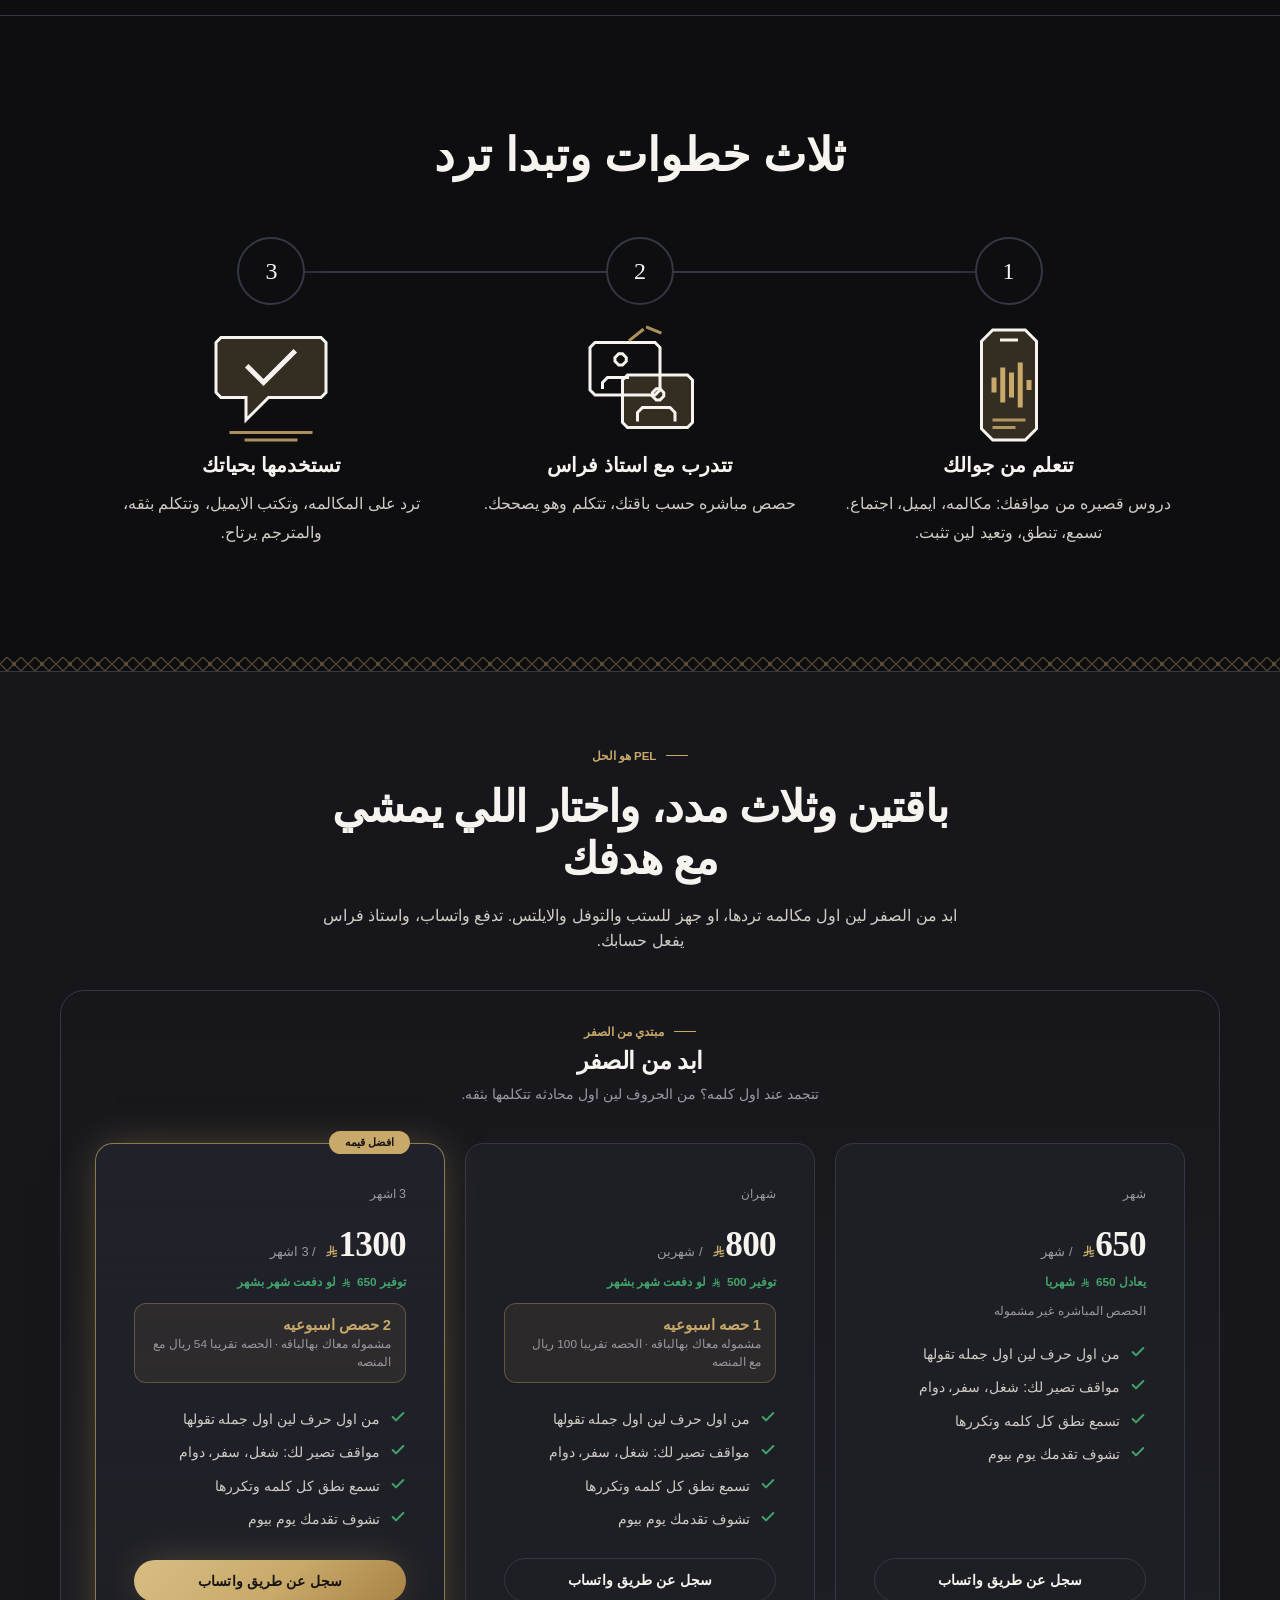
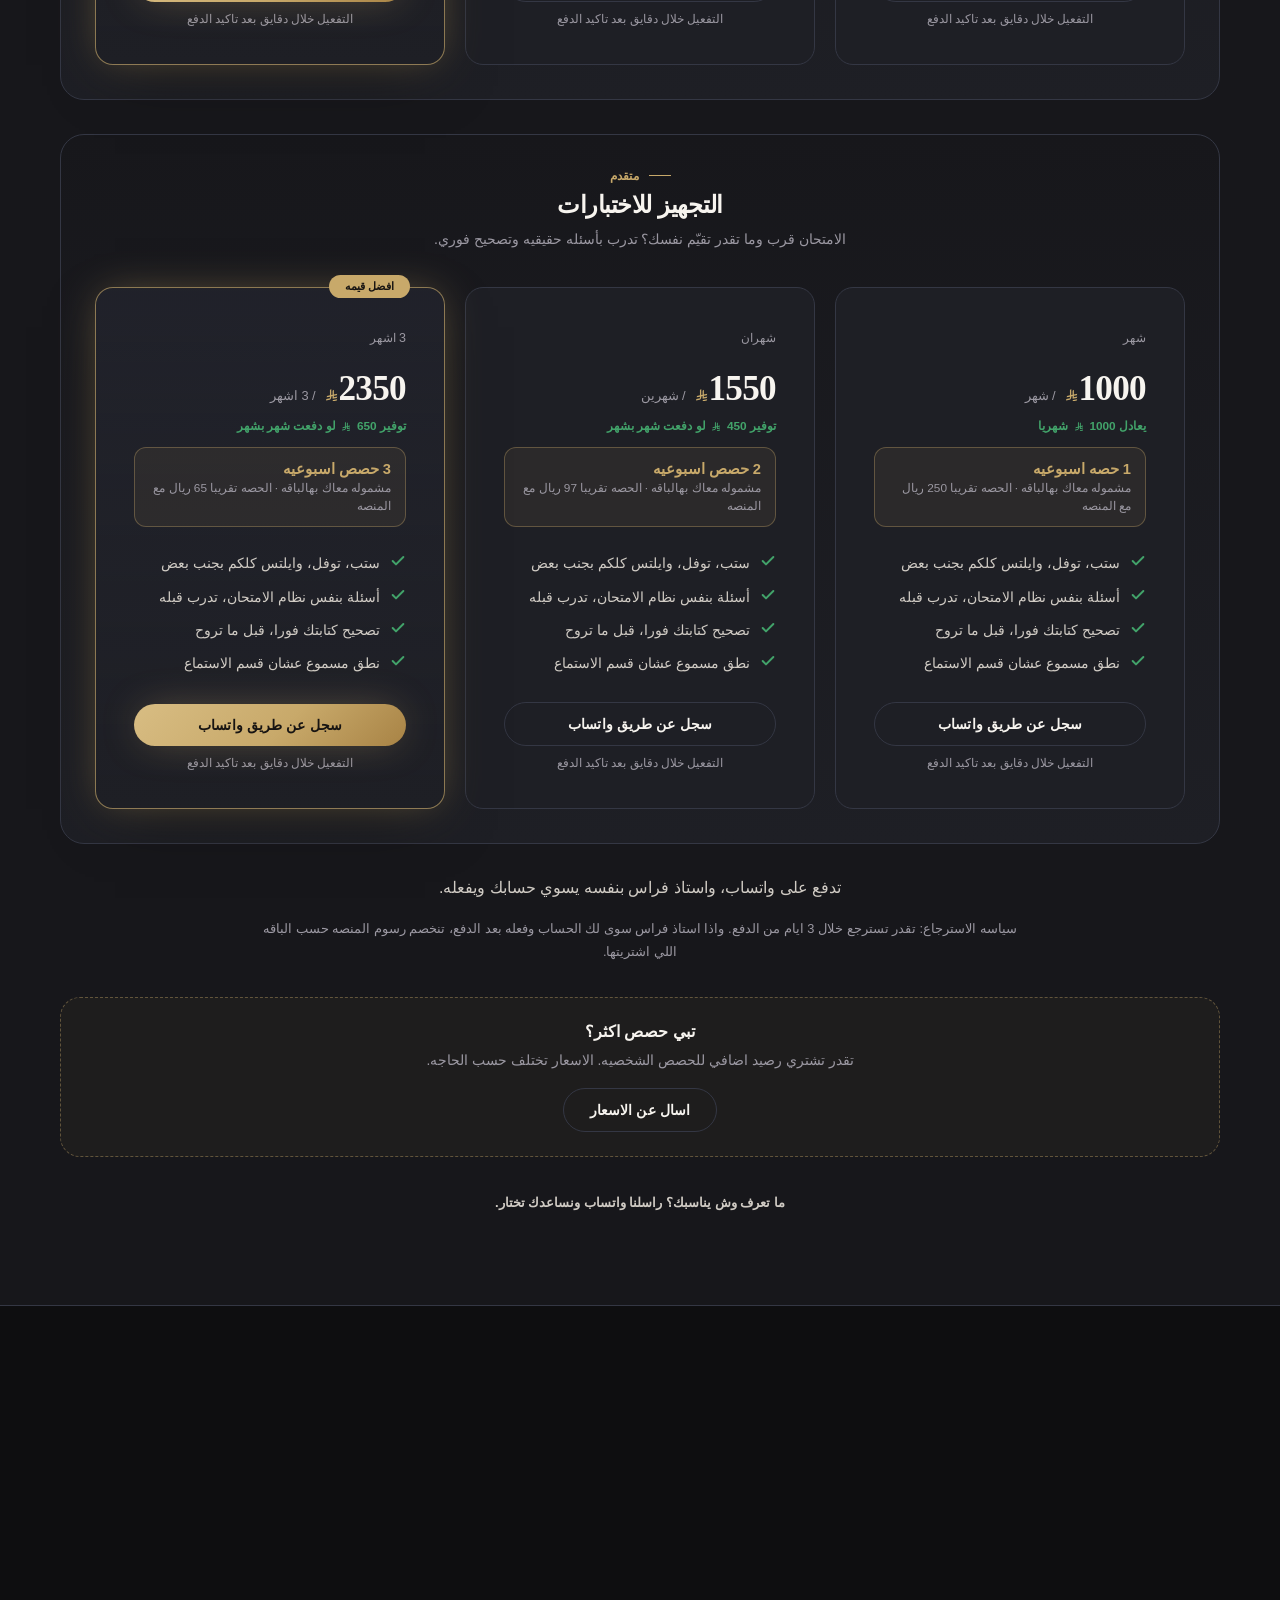
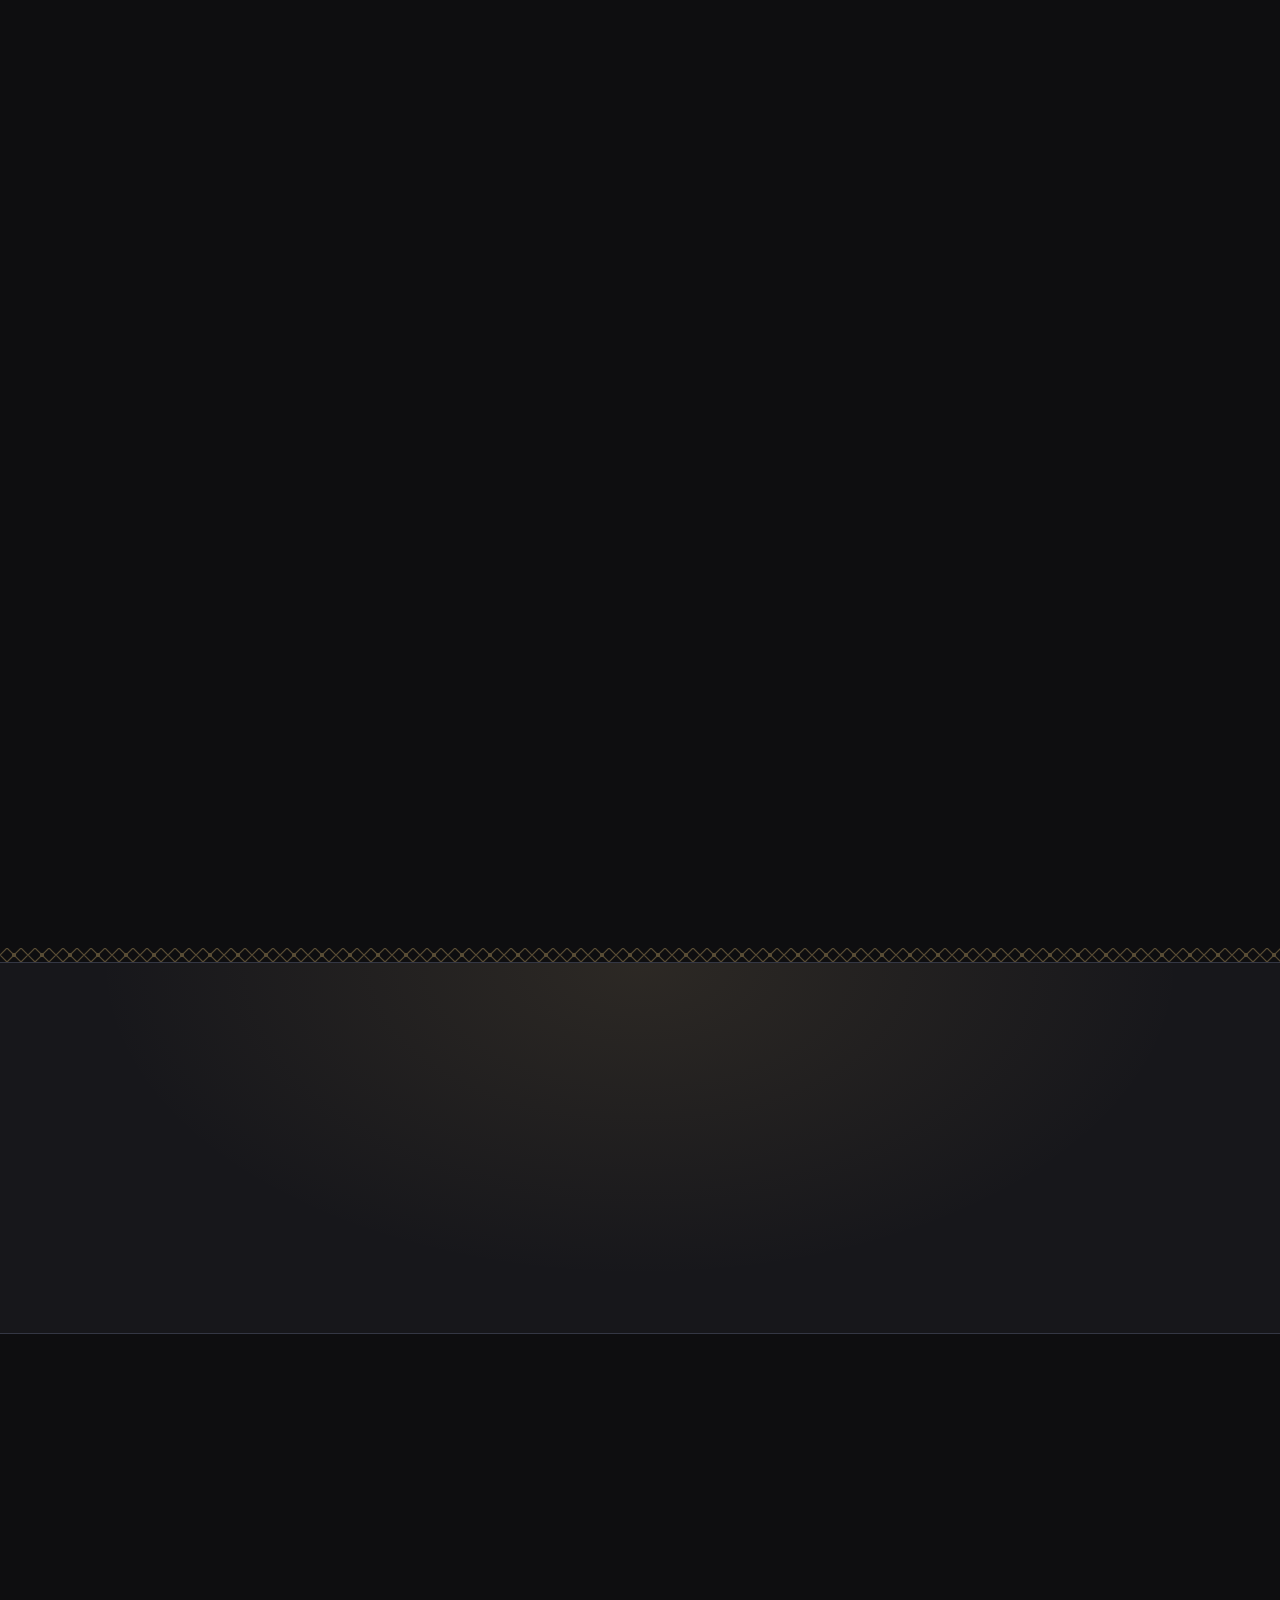
==== commit 2f244ab6: "Restore hamza in the most common words (أسئلة، سؤال، إجابة، الأخطاء، خطأ); cache-bust libs Co-Author" ====
--- a/index.html
+++ b/index.html
@@ -36,12 +36,12 @@
 <link rel="preconnect" href="https://fonts.googleapis.com">
 <link rel="preconnect" href="https://fonts.gstatic.com" crossorigin>
 <link href="https://fonts.googleapis.com/css2?family=Fraunces:ital,opsz,wght@0,9..144,300;0,9..144,400;0,9..144,500;0,9..144,600;1,9..144,400;1,9..144,500&family=Plus+Jakarta+Sans:wght@300;400;500;600;700;800&family=Tajawal:wght@300;400;500;700;800;900&family=Cairo:wght@400;500;700&display=swap" rel="preload" as="style" onload="this.onload=null;this.rel='stylesheet'"><noscript><link href="https://fonts.googleapis.com/css2?family=Fraunces:ital,opsz,wght@0,9..144,300;0,9..144,400;0,9..144,500;0,9..144,600;1,9..144,400;1,9..144,500&family=Plus+Jakarta+Sans:wght@300;400;500;600;700;800&family=Tajawal:wght@300;400;500;700&family=Cairo:wght@400;500;700&display=swap" rel="stylesheet"></noscript>
-<script src="lib/pel-personalization.js?v=5230cca5" defer></script>
-<script src="lib/onboard.js?v=e6d28e3f" defer></script>
-<script src="lib/pel-assessment.js?v=1f256433" defer></script>
+<script src="lib/pel-personalization.js?v=b5379fac" defer></script>
+<script src="lib/onboard.js?v=93b3fa05" defer></script>
+<script src="lib/pel-assessment.js?v=cfd07c1a" defer></script>
 <link rel="stylesheet" href="lib/pel-scene.css?v=1">
-<script src="lib/pel-icons.js?v=1" defer></script>
-<script src="lib/pel-scene.js?v=1" defer></script>
+<script src="lib/pel-icons.js?v=7a6b5b61" defer></script>
+<script src="lib/pel-scene.js?v=61539017" defer></script>
 <style>
 :root{
   --bg:#0E0E10;
@@ -1215,7 +1215,7 @@
       <a href="#home">البدايه</a>
       <a href="#liveTeaching">تعلم وممارسه</a>
       <a href="#pricing">الباقات</a>
-      <a href="#faq">الاسئله</a>
+      <a href="#faq">الأسئلة</a>
     </nav>
     <div class="header-actions">
       <button type="button" class="lang-pill" id="indexLangBtn" aria-label="Switch language">EN</button>
@@ -1240,7 +1240,7 @@
   <a href="#home" class="mobile-nav-link">البدايه</a>
   <a href="#liveTeaching" class="mobile-nav-link">تعلم وممارسه</a>
   <a href="#pricing" class="mobile-nav-link">الباقات</a>
-  <a href="#faq" class="mobile-nav-link">الاسئله</a>
+  <a href="#faq" class="mobile-nav-link">الأسئلة</a>
   <div class="mobile-menu-actions">
     <button type="button" class="btn-gold" data-open-path style="width:100%; border:none; border-radius:999px; padding:13px 22px; font-family:inherit; font-weight:700;">ابني مسار تعلمي</button>
     <a href="login.html" class="btn-outline">دخول الطلاب</a>
@@ -1302,9 +1302,9 @@
 <!-- LIVE TEACHING + REAL-LIFE ENGLISH -->
 
 
-<script src="lib/pel-plans.js?v=8186501c"></script>
+<script src="lib/pel-plans.js?v=edf76d37"></script>
 <script src="lib/pel_config.js?v=5c9ee888"></script>
-<script src="lib/pel-settings.js?v=ef2290f2"></script>
+<script src="lib/pel-settings.js?v=f5914ebe"></script>
 <section id="liveTeaching" class="v2-sec" style="background:var(--bg);">
   <div class="container">
     <div class="v2-head"><h2 class="arabic-h" data-ar="ثلاث خطوات وتبدا ترد" data-en="Three steps and you start answering">ثلاث خطوات وتبدا ترد</h2></div>
@@ -1346,7 +1346,7 @@
       termEn:'Advanced - STEP, TOEFL, IELTS', termAr: 'متقدم - STEP و TOEFL و IELTS',
       descEn:'Exam coming up and can\'t tell if you\'re ready? Drill on real questions with instant correction.', descAr: 'الامتحان قرب وما تقدر تقيّم نفسك؟ تدرب بأسئله حقيقيه وتصحيح فوري.',
       featEn:['STEP, TOEFL, IELTS, all covered together','Questions in the exam format, practice before it','Writing corrected instantly, before you go','Audio pronunciation for the listening section'],
-      featAr:['ستب، توفل، وايلتس كلكم بجنب بعض','اسئله بنفس نظام الامتحان، تدرب قبله','تصحيح كتابتك فورا، قبل ما تروح','نطق مسموع عشان قسم الاستماع']
+      featAr:['ستب، توفل، وايلتس كلكم بجنب بعض','أسئلة بنفس نظام الامتحان، تدرب قبله','تصحيح كتابتك فورا، قبل ما تروح','نطق مسموع عشان قسم الاستماع']
     } : {
       nameEn:'Start From 0', nameAr: 'ابد من الصفر',
       termEn:'Absolute beginner - first letter', termAr: 'مبتدي من الصفر - اول حرف',
@@ -1452,8 +1452,8 @@
 <section id="faq">
   <div class="container">
     <div class="section-head center reveal" dir="rtl">
-      <span class="eyebrow">الاسئله الشايعه</span>
-      <h2 class="arabic-h">اسئله قبل التسجيل</h2>
+      <span class="eyebrow">الأسئلة الشايعه</span>
+      <h2 class="arabic-h">أسئلة قبل التسجيل</h2>
     </div>
     <div class="faq-list" id="faqList" dir="rtl"></div>
   </div>
@@ -1591,12 +1591,12 @@
     {sel:'.primary-nav a[href="#personalPreview"]', ar: 'خطتك', en:'Your plan'},
     {sel:'.primary-nav a[href="#pricing"]', ar: 'الباقات', en:'Pricing'},
     {sel:'.primary-nav a[href="#liveTeaching"]', ar: 'تعلم وممارسه', en:'Learn & practice'},
-    {sel:'.primary-nav a[href="#faq"]', ar: 'الاسئله', en:'FAQ'},
+    {sel:'.primary-nav a[href="#faq"]', ar: 'الأسئلة', en:'FAQ'},
     {sel:'.mobile-menu a[href="#home"]', ar: 'البدايه', en:'Home'},
     {sel:'.mobile-menu a[href="#personalPreview"]', ar: 'خطتك', en:'Your plan'},
     {sel:'.mobile-menu a[href="#pricing"]', ar: 'الباقات', en:'Pricing'},
     {sel:'.mobile-menu a[href="#liveTeaching"]', ar: 'تعلم وممارسه', en:'Learn & practice'},
-    {sel:'.mobile-menu a[href="#faq"]', ar: 'الاسئله', en:'FAQ'}
+    {sel:'.mobile-menu a[href="#faq"]', ar: 'الأسئلة', en:'FAQ'}
   ];
   navMap.forEach(function(m){ var el=document.querySelector(m.sel); if(el) el.textContent=m[lang]; });
   // section heads - bilingual (preserve structure, just translate)
@@ -1800,7 +1800,7 @@
   var footerBrandP=document.querySelector('.footer-brand p.arabic');
   if(footerBrandP) footerBrandP.textContent = lang==='ar' ? 'PEL منصه امريكيه من PEL LLC في فلوريدا: من اول كلمه لين ترد على المكالمه بنفسك.' : 'PEL, an American learning platform by PEL LLC in Florida, United States: from your first word to answering the call yourself.';
   var faqH2=document.querySelector('#faq .section-head h2');
-  if(faqH2) faqH2.textContent = lang==='ar' ? 'اسئله قبل التسجيل' : 'Questions before you sign up';
+  if(faqH2) faqH2.textContent = lang==='ar' ? 'أسئلة قبل التسجيل' : 'Questions before you sign up';
   var finalH2=document.querySelector('.final-cta h2');
   if(finalH2) finalH2.textContent = lang==='ar' ? 'اول مكالمه تردها بثقه، تبدا من هنا' : 'Your first confident call starts here';
   var finalP=document.querySelector('.final-cta p.arabic');
@@ -1864,7 +1864,7 @@
     {t:'تحديد المستوى',d:'تسوي اختبار قصير يحدد مستواك الحقيقي'},
     {t:'خطتك الخاصه',d:'تتابع خطه مبنيه على اهدافك انت بالضبط'},
     {t:'التمرين اليومي',d:'تتمرن يوميا بمحادثات وتمارين تناسب مستواك بالضبط'},
-    {t:'بناء الثقه',d:'تتحول الاجابات الصحه لمحادثه طبيعيه'},
+    {t:'بناء الثقه',d:'تتحول الإجابات الصحه لمحادثه طبيعيه'},
     {t:'الطلاقه',d:'تتكلم انجليزي بطلاقه'}
   ];
   var tStepsEn=[
@@ -1974,7 +1974,7 @@
   if(liveRightSub) liveRightSub.textContent = lang==='ar' ? 'الثلاثا 8م، اونلوين، 45 دقيقه، 6 طلاب' : 'Tuesday 8pm, online, 45 minutes, 6 students';
   var loopSteps=document.querySelectorAll('#learningLoop .card');
   var loopAr=[
-    {t:'قيم',d:'اسئله خفيفه عن مستواك'},
+    {t:'قيم',d:'أسئلة خفيفه عن مستواك'},
     {t:'خصص',d:'خطه على مقاس هدفك'},
     {t:'اتعلم',d:'دروس من مواقف حقيقيه'},
     {t:'مارس',d:'محادثه وكتابه يوميا'},
@@ -1997,7 +1997,7 @@
   });
   // faq + final cta heads
   var faqEyebrow=document.querySelector('#faq .eyebrow');
-  if(faqEyebrow) faqEyebrow.textContent = lang==='ar' ? 'الاسئله الشايعه' : 'Common questions';
+  if(faqEyebrow) faqEyebrow.textContent = lang==='ar' ? 'الأسئلة الشايعه' : 'Common questions';
   var finalEyebrow=document.querySelector('.final-cta .eyebrow');
   if(finalEyebrow) finalEyebrow.textContent = lang==='ar' ? 'جاهز؟' : 'Ready?';
   var finalBtn=document.querySelector('#finalPathCta span');
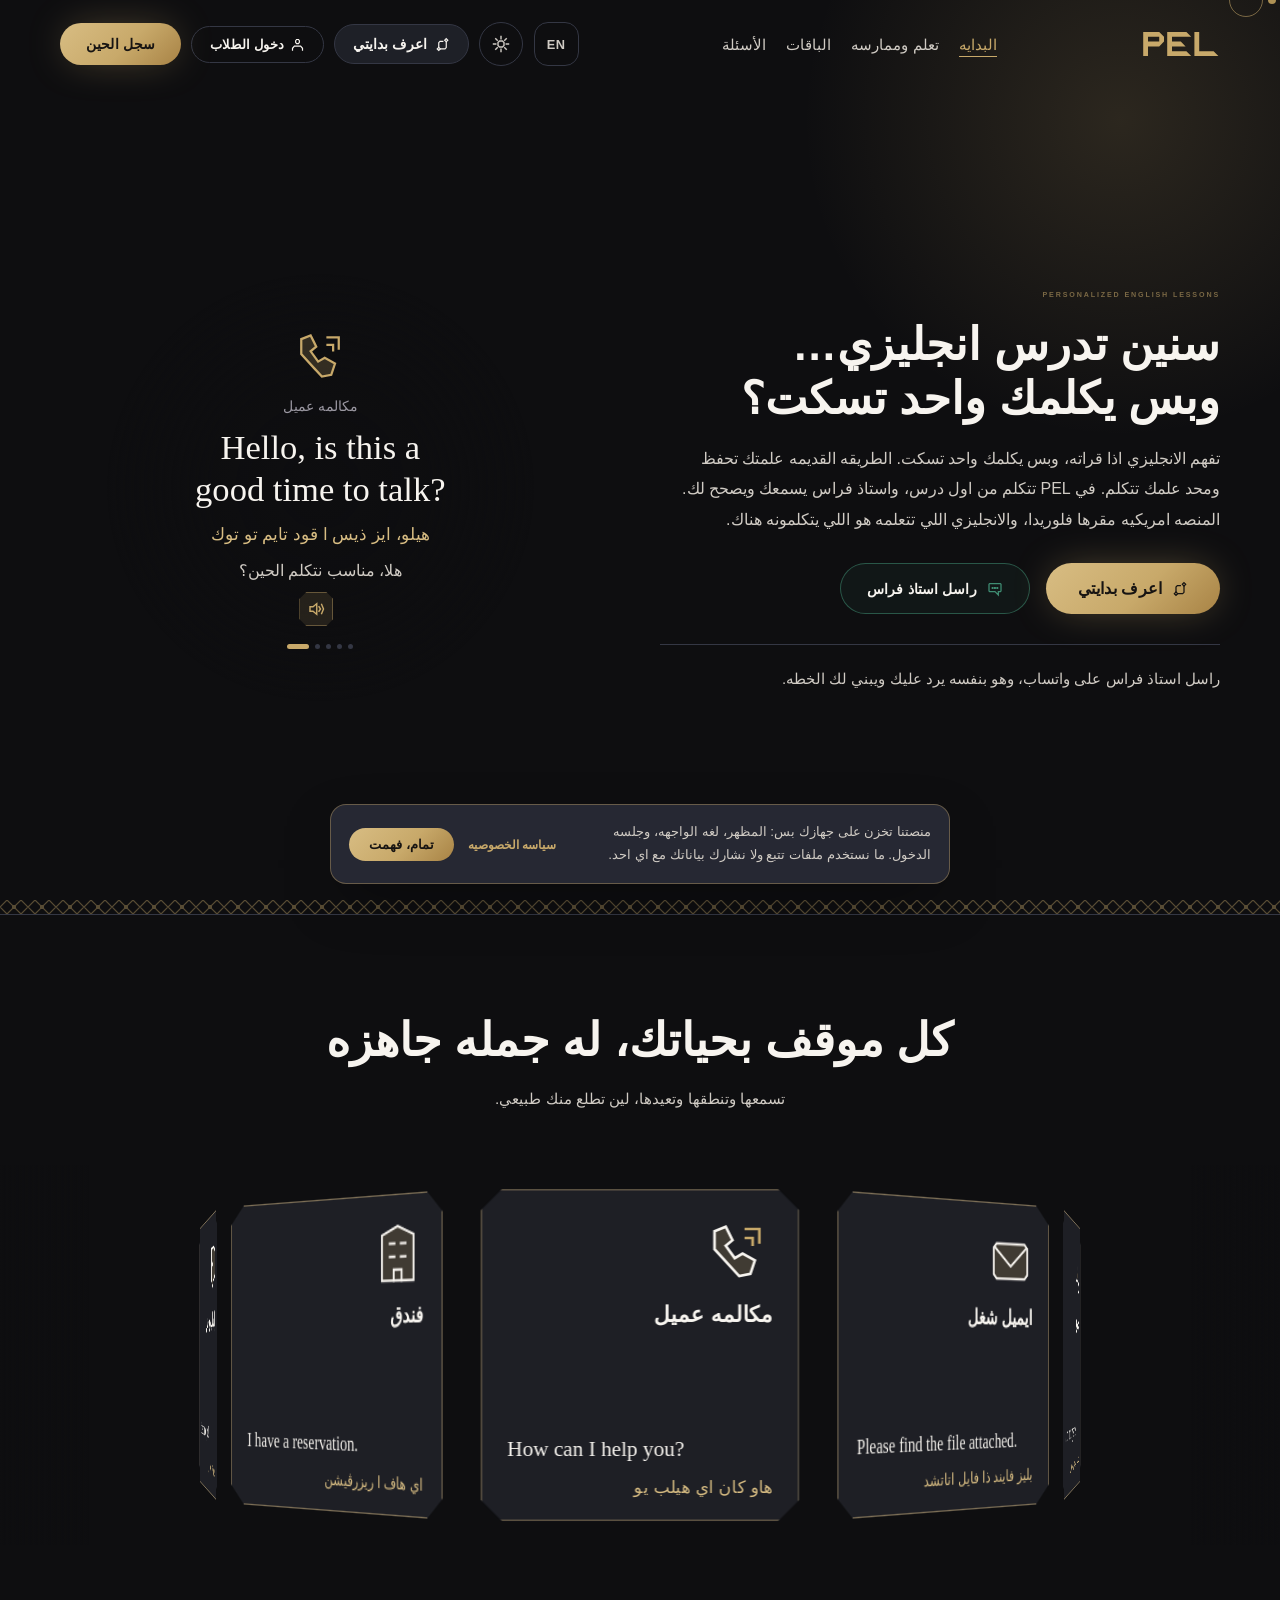
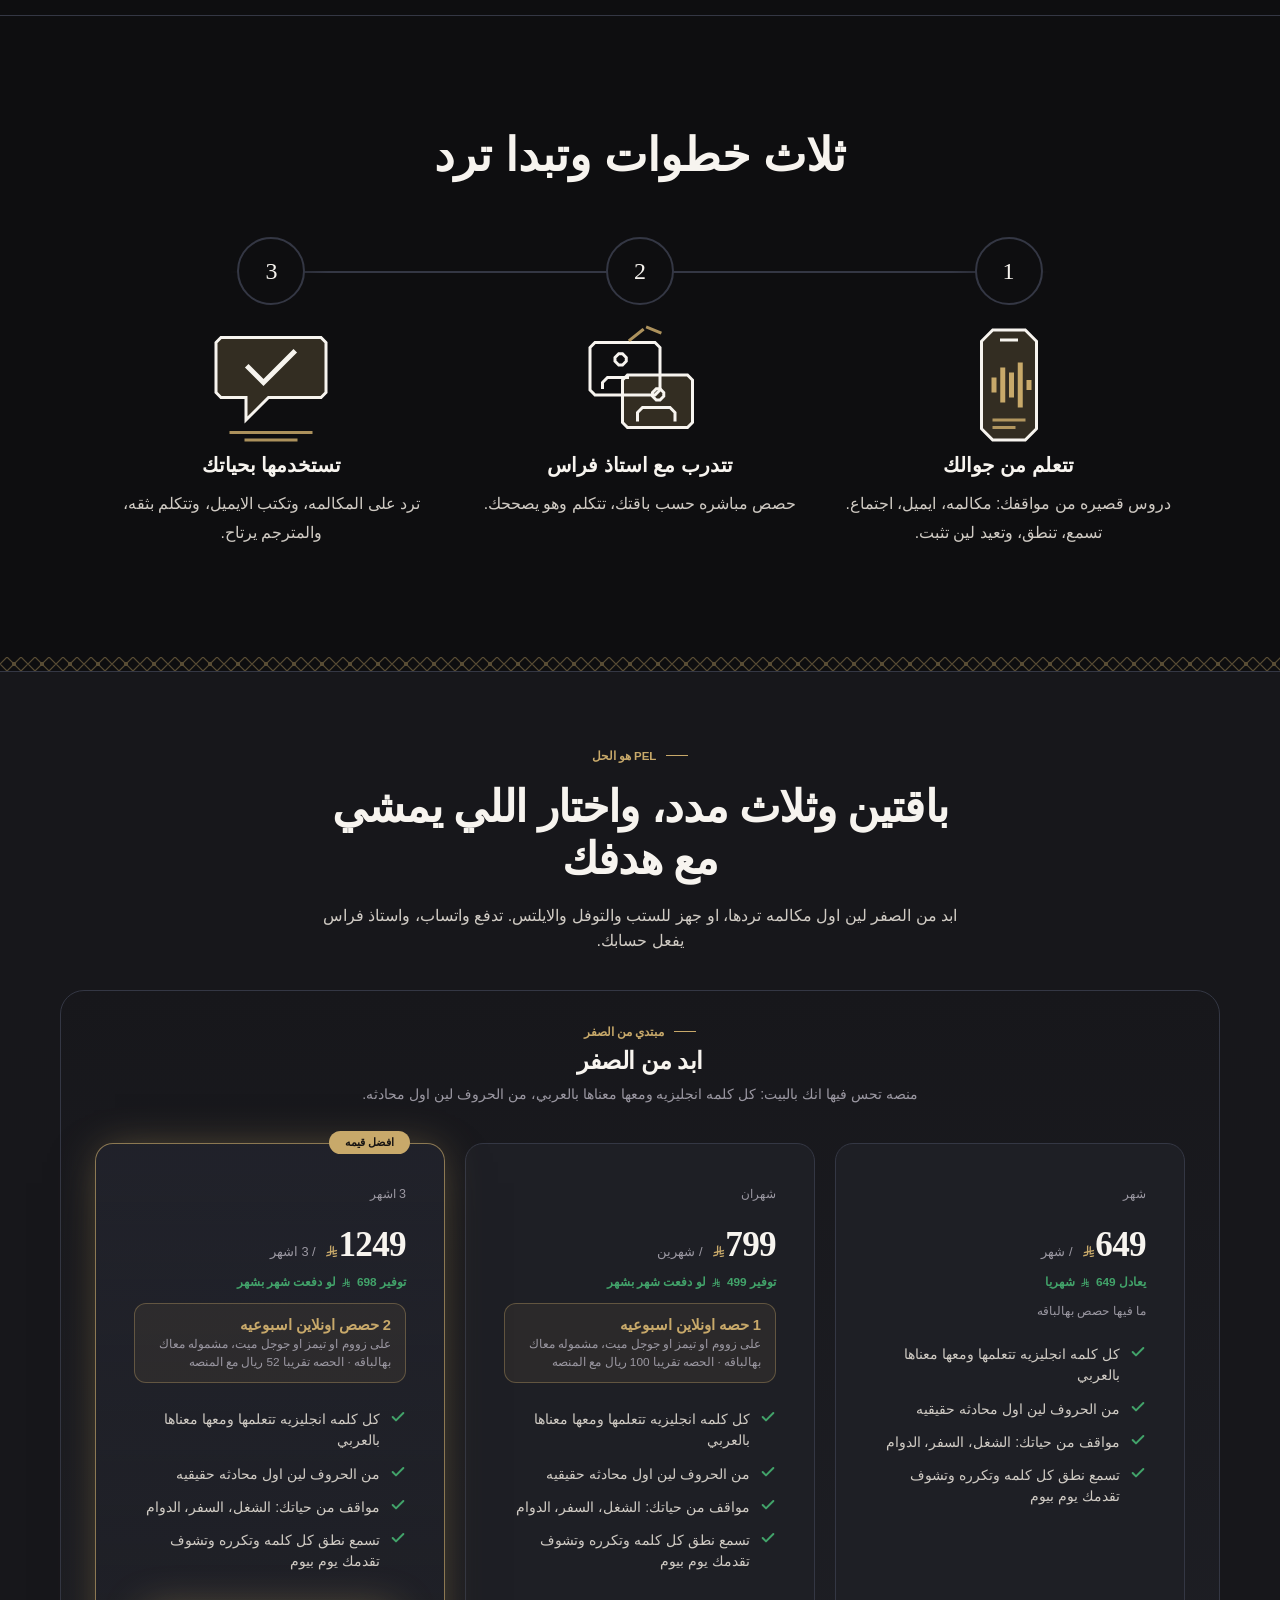
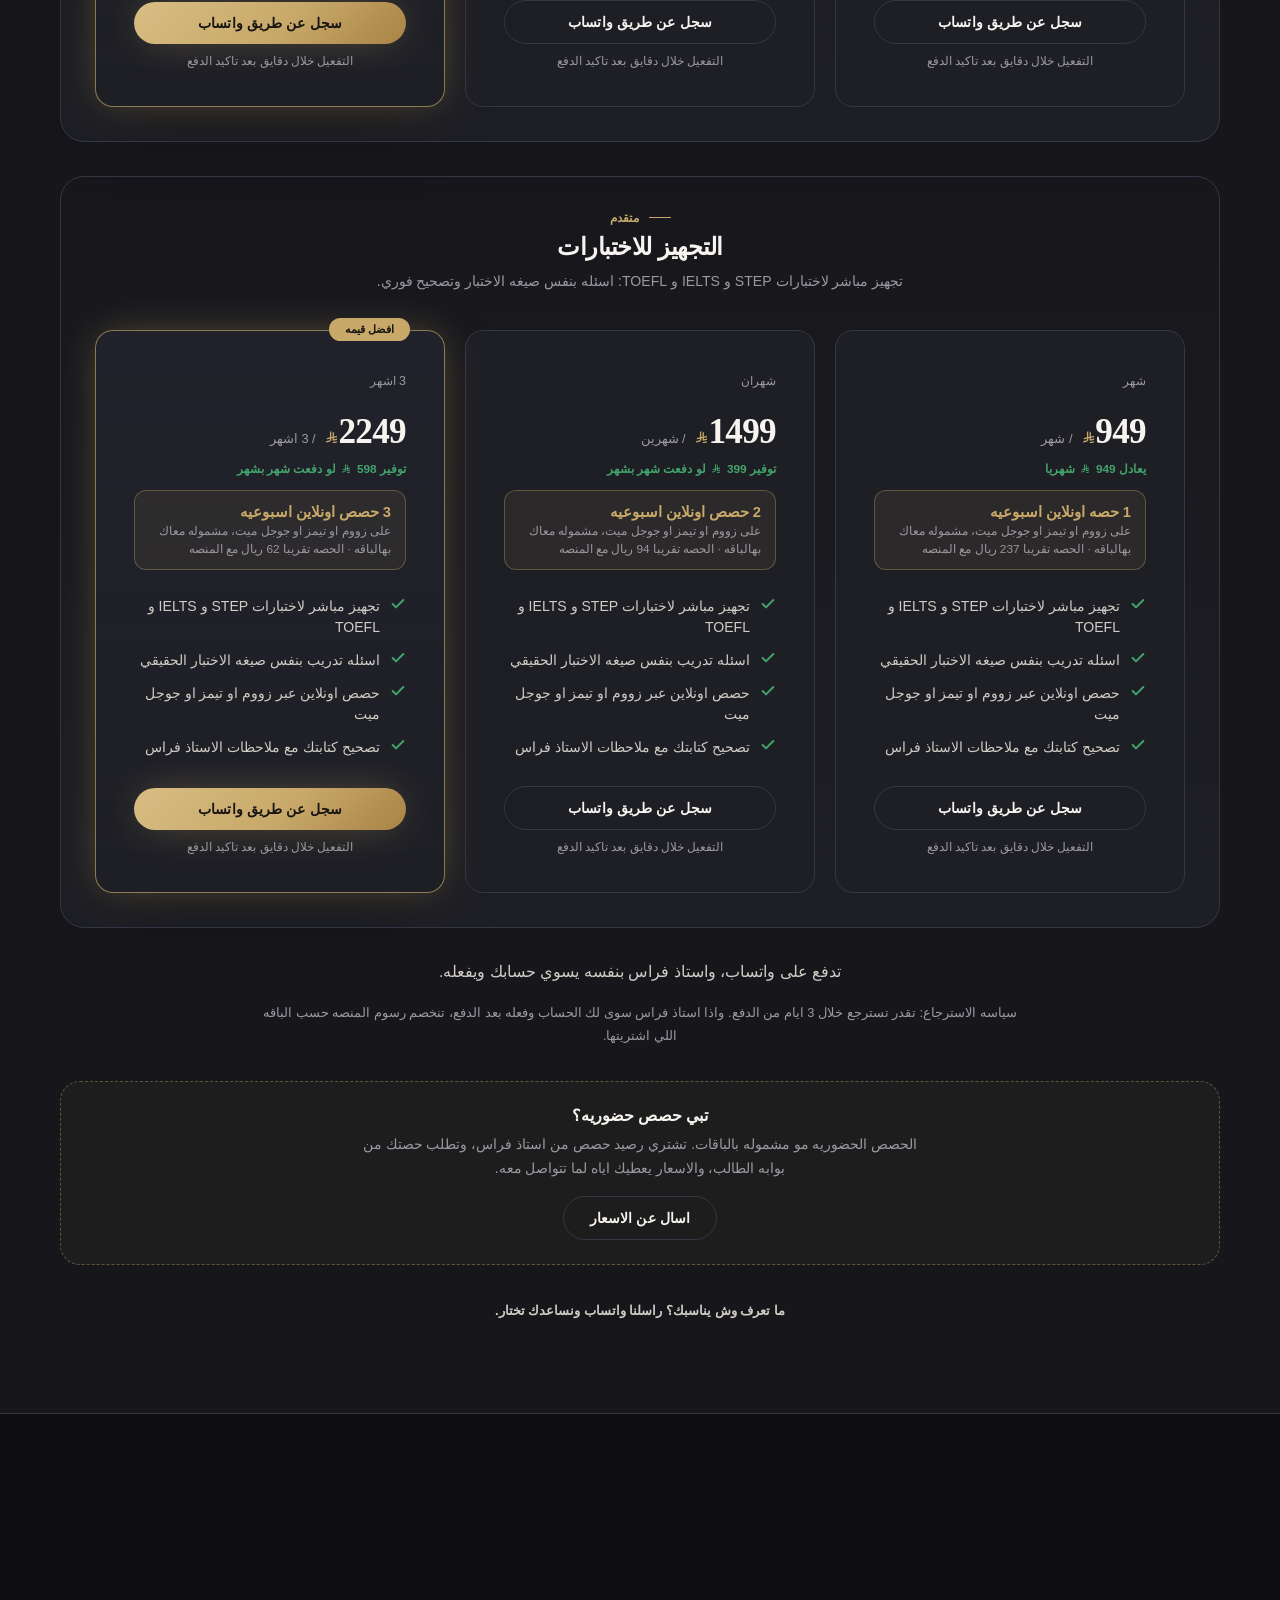
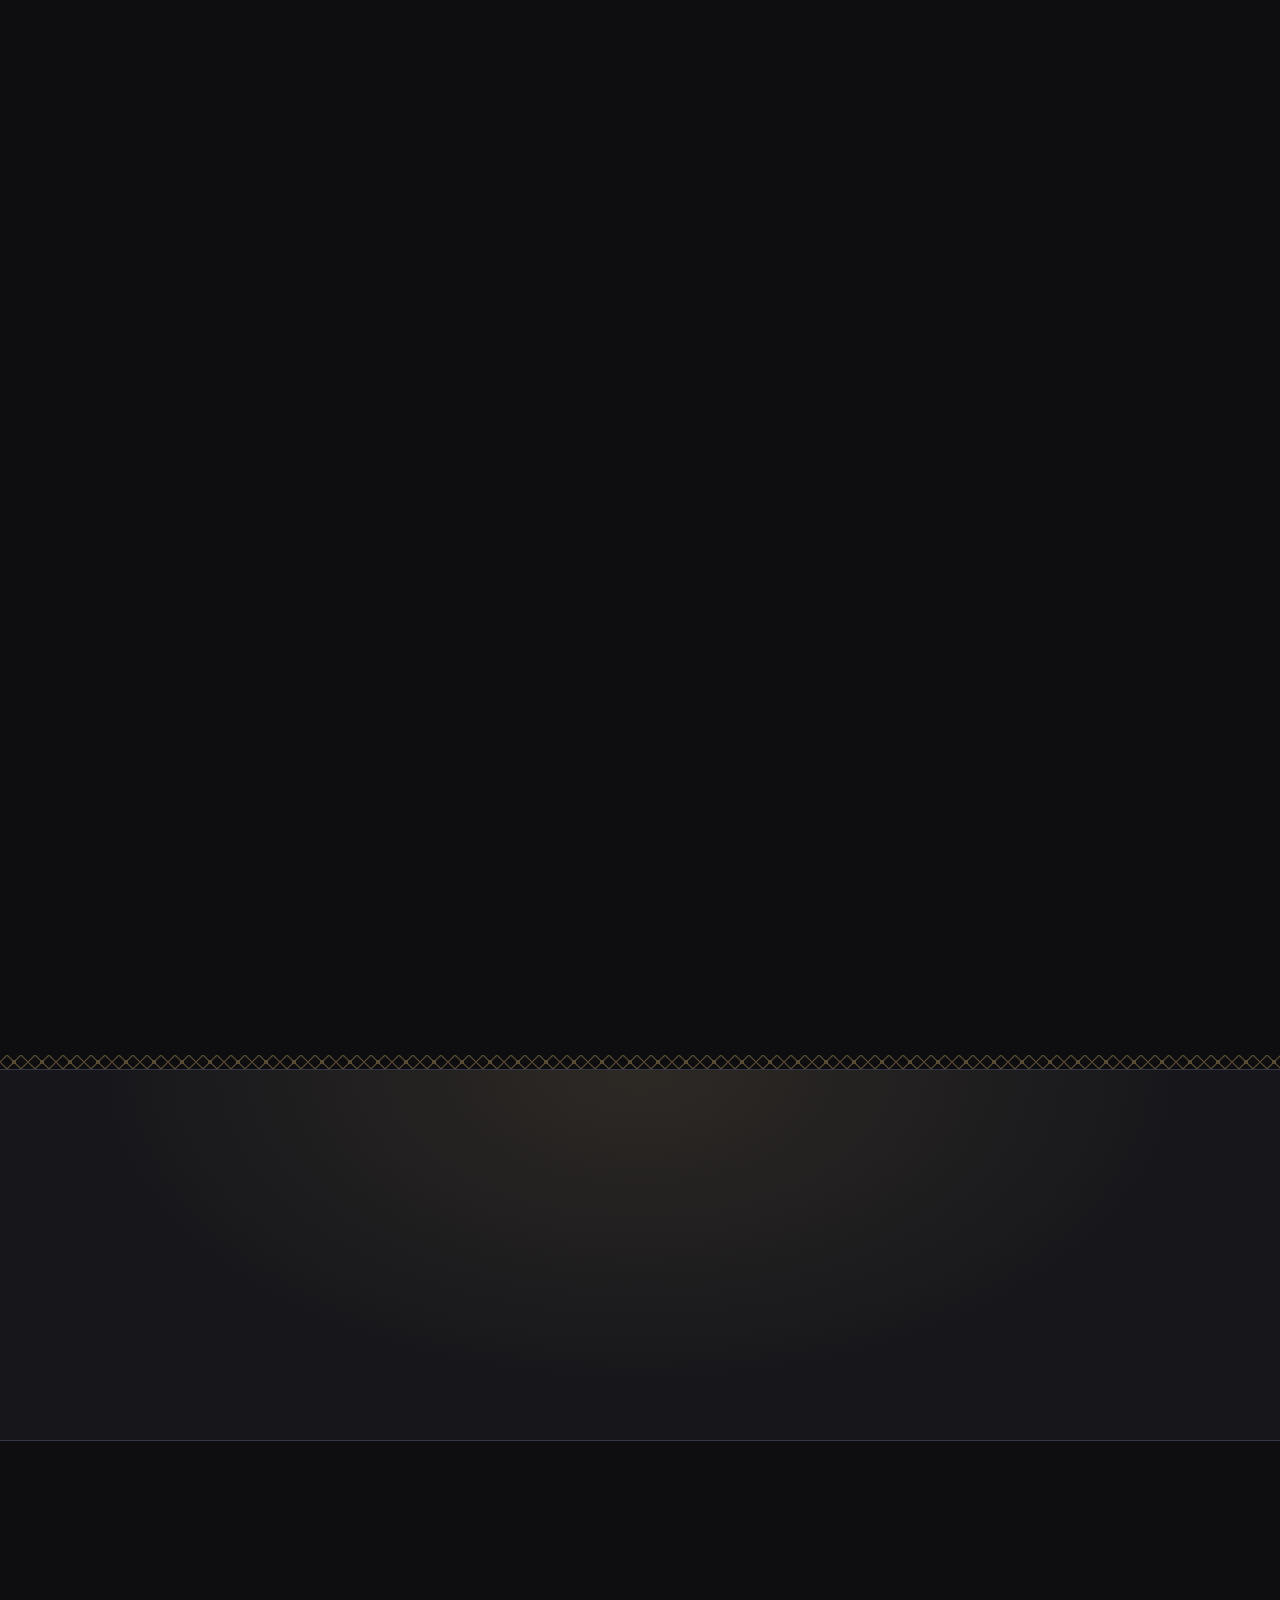
==== commit 930e9ec0: "Plans: concrete features, online-only included classes, charm pricing - lib/pel-plans.js: features r" ====
--- a/index.html
+++ b/index.html
@@ -1302,7 +1302,7 @@
 <!-- LIVE TEACHING + REAL-LIFE ENGLISH -->
 
 
-<script src="lib/pel-plans.js?v=edf76d37"></script>
+<script src="lib/pel-plans.js?v=571543b7"></script>
 <script src="lib/pel_config.js?v=5c9ee888"></script>
 <script src="lib/pel-settings.js?v=f5914ebe"></script>
 <section id="liveTeaching" class="v2-sec" style="background:var(--bg);">
@@ -1344,15 +1344,15 @@
     return t==='exam_prep' ? {
       nameEn:'Exam Prep', nameAr: 'التجهيز للاختبارات',
       termEn:'Advanced - STEP, TOEFL, IELTS', termAr: 'متقدم - STEP و TOEFL و IELTS',
-      descEn:'Exam coming up and can\'t tell if you\'re ready? Drill on real questions with instant correction.', descAr: 'الامتحان قرب وما تقدر تقيّم نفسك؟ تدرب بأسئله حقيقيه وتصحيح فوري.',
-      featEn:['STEP, TOEFL, IELTS, all covered together','Questions in the exam format, practice before it','Writing corrected instantly, before you go','Audio pronunciation for the listening section'],
-      featAr:['ستب، توفل، وايلتس كلكم بجنب بعض','أسئلة بنفس نظام الامتحان، تدرب قبله','تصحيح كتابتك فورا، قبل ما تروح','نطق مسموع عشان قسم الاستماع']
+      descEn:'Direct STEP, IELTS and TOEFL exam help: real exam-format questions with instant correction.', descAr: 'تجهيز مباشر لاختبارات STEP و IELTS و TOEFL: اسئله بنفس صيغه الاختبار وتصحيح فوري.',
+      featEn:['Direct STEP, IELTS and TOEFL exam help','Practice questions in the real exam format','Online classes on Zoom, Teams or Google Meet','Your writing corrected with Tutor Firas notes'],
+      featAr:['تجهيز مباشر لاختبارات STEP و IELTS و TOEFL','اسئله تدريب بنفس صيغه الاختبار الحقيقي','حصص اونلاين عبر زووم او تيمز او جوجل ميت','تصحيح كتابتك مع ملاحظات الاستاذ فراس']
     } : {
       nameEn:'Start From 0', nameAr: 'ابد من الصفر',
       termEn:'Absolute beginner - first letter', termAr: 'مبتدي من الصفر - اول حرف',
-      descEn:'Freeze at the first word? From the alphabet to your first conversation.', descAr: 'تتجمد عند اول كلمه؟ من الحروف لين اول محادثه تتكلمها بثقه.',
-      featEn:['From first letter to first sentence you say','Situations that happen to you: work, travel, daily life','Hear every word, repeat it','See your progress day by day'],
-      featAr:['من اول حرف لين اول جمله تقولها','مواقف تصير لك: شغل، سفر، دوام','تسمع نطق كل كلمه وتكررها','تشوف تقدمك يوم بيوم']
+      descEn:'A platform that feels like home: every English word explained in Arabic, from the alphabet to your first conversation.', descAr: 'منصه تحس فيها انك بالبيت: كل كلمه انجليزيه ومعها معناها بالعربي، من الحروف لين اول محادثه.',
+      featEn:['Every English word explained in Arabic','From the alphabet to your first real conversation','Situations from your life: work, travel, daily routine','Hear and repeat every word, see your progress day by day'],
+      featAr:['كل كلمه انجليزيه تتعلمها ومعها معناها بالعربي','من الحروف لين اول محادثه حقيقيه','مواقف من حياتك: الشغل، السفر، الدوام','تسمع نطق كل كلمه وتكرره وتشوف تقدمك يوم بيوم']
     };
   }
   function durLabel(m,ar){ return m===1?(ar?'شهر':'1 Month'):(m===2?(ar?'شهران':'2 Months'):(ar?'3 اشهر':'3 Months')); }
@@ -1361,12 +1361,12 @@
   function matrixRows(){
     if(window.PEL_PLANS_DB && PEL_PLANS_DB.length) return PEL_PLANS_DB;
     return [
-      {tier:'start_from_zero',duration_months:1,price:650,weekly_live_classes:0,featured:false},
-      {tier:'start_from_zero',duration_months:2,price:800,weekly_live_classes:1,featured:false},
-      {tier:'start_from_zero',duration_months:3,price:1300,weekly_live_classes:2,featured:true},
-      {tier:'exam_prep',duration_months:1,price:1000,weekly_live_classes:1,featured:false},
-      {tier:'exam_prep',duration_months:2,price:1550,weekly_live_classes:2,featured:false},
-      {tier:'exam_prep',duration_months:3,price:2350,weekly_live_classes:3,featured:true}
+      {tier:'start_from_zero',duration_months:1,price:649,weekly_live_classes:0,featured:false},
+      {tier:'start_from_zero',duration_months:2,price:799,weekly_live_classes:1,featured:false},
+      {tier:'start_from_zero',duration_months:3,price:1249,weekly_live_classes:2,featured:true},
+      {tier:'exam_prep',duration_months:1,price:949,weekly_live_classes:1,featured:false},
+      {tier:'exam_prep',duration_months:2,price:1499,weekly_live_classes:2,featured:false},
+      {tier:'exam_prep',duration_months:3,price:2249,weekly_live_classes:3,featured:true}
     ];
   }
   if(!document.getElementById('pel-pricing-style')){ var st=document.createElement('style'); st.id='pel-pricing-style'; st.textContent='.pel-track{padding:34px;border:1px solid var(--border);border-radius:24px;background:linear-gradient(180deg,var(--surface),var(--card));}.pel-subgrid{display:grid;grid-template-columns:repeat(3,1fr);gap:20px;align-items:stretch;}@media(max-width:980px){.pel-subgrid{grid-template-columns:1fr;max-width:440px;margin:0 auto;}}'; document.head.appendChild(st); }
@@ -1407,11 +1407,11 @@
           html += '<div class="price-save">'+(ar?'يعادل':'about')+' '+pm+' '+PEL_RIYAL()+(ar?' شهريا':' / mo')+'</div>';
         }
         if(r.weekly_live_classes>0){
-          html += '<div style="margin:14px 0 0;padding:12px 14px;border:1px solid rgba(200,169,106,.35);border-radius:12px;background:rgba(200,169,106,.08);"><b style="color:var(--gold);font-size:.92rem;">'+r.weekly_live_classes+' '+(ar?(r.weekly_live_classes===1?'حصه اسبوعيه':'حصص اسبوعيه'):(r.weekly_live_classes===1?'class/week':'classes/week'))+'</b><br><span style="font-size:.74rem;color:var(--text-muted);">'+(ar?('مشموله معاك بهالباقه'+(perCls>0?' · الحصه تقريبا '+perCls+' ريال مع المنصه':'')):('included'+(perCls>0?' · ~'+perCls+' SAR per class, platform included':'')))+'</span></div>';
+          html += '<div style="margin:14px 0 0;padding:12px 14px;border:1px solid rgba(200,169,106,.35);border-radius:12px;background:rgba(200,169,106,.08);"><b style="color:var(--gold);font-size:.92rem;">'+r.weekly_live_classes+' '+(ar?(r.weekly_live_classes===1?'حصه اونلاين اسبوعيه':'حصص اونلاين اسبوعيه'):(r.weekly_live_classes===1?'online class/week':'online classes/week'))+'</b><br><span style="font-size:.74rem;color:var(--text-muted);">'+(ar?('على زووم او تيمز او جوجل ميت، مشموله معاك بهالباقه'+(perCls>0?' · الحصه تقريبا '+perCls+' ريال مع المنصه':'')):('on Zoom, Teams or Google Meet, included'+(perCls>0?' · ~'+perCls+' SAR per class, platform included':'')))+'</span></div>';
         } else if(tier==='exam_prep'){
-          html += '<div style="margin:14px 0 0;font-size:.78rem;color:var(--text-muted);">'+(ar?'ما فيها حصص مباشره بهالمده':'No live classes at this duration')+'</div>';
+          html += '<div style="margin:14px 0 0;font-size:.78rem;color:var(--text-muted);">'+(ar?'ما فيها حصص بهالمده':'No classes at this duration')+'</div>';
         } else {
-          html += '<div style="margin:14px 0 0;font-size:.78rem;color:var(--text-muted);">'+(ar?'الحصص المباشره غير مشموله':'Live classes not included')+'</div>';
+          html += '<div style="margin:14px 0 0;font-size:.78rem;color:var(--text-muted);">'+(ar?'ما فيها حصص بهالباقه':'No classes with this plan')+'</div>';
         }
         html += '<ul class="price-list">';
         var feats = ar?m.featAr:m.featEn;
@@ -1432,9 +1432,9 @@
     html += '<p class="pricing-refund '+(ar?'arabic':'')+'" dir="'+(ar?'rtl':'ltr')+'">'+(ar?'سياسه الاسترجاع: تقدر تسترجع خلال 3 ايام من الدفع. واذا استاذ فراس سوى لك الحساب وفعله بعد الدفع، تنخصم رسوم المنصه حسب الباقه اللي اشتريتها.':'Refund policy: you can request a refund within 3 days of payment. If Tutor Firas has already created and activated your account after payment, platform fees are deducted depending on the plan you bought.')+'</p>';
     // manual credit purchase callout
     html += '<div style="margin-top:34px;padding:24px;border:1px dashed rgba(200,169,106,.4);border-radius:20px;text-align:center;background:rgba(200,169,106,.04);">';
-    html += '<div style="font-weight:700;font-size:1rem;">'+(ar?'تبي حصص اكثر؟':'Need more classes?')+'</div>';
-    html += '<p class="'+(ar?'arabic':'')+'" style="font-size:.86rem;color:var(--text-muted);margin:8px auto 16px;max-width:520px;line-height:1.7;">'+(ar?'تقدر تشتري رصيد اضافي للحصص الشخصيه. الاسعار تختلف حسب الحاجه.':'Buy extra credits for in-person lessons. Prices may vary.')+'</p>';
-    var credWa = ar ? 'السلام عليكم، ابي اشتري رصيد حصص شخصيه اضافيه. وش الاسعار؟' : 'Hello, I want to buy extra credits for in-person lessons. What are the prices?';
+    html += '<div style="font-weight:700;font-size:1rem;">'+(ar?'تبي حصص حضوريه؟':'Want in-person classes?')+'</div>';
+    html += '<p class="'+(ar?'arabic':'')+'" style="font-size:.86rem;color:var(--text-muted);margin:8px auto 16px;max-width:560px;line-height:1.7;">'+(ar?'الحصص الحضوريه مو مشموله بالباقات. تشتري رصيد حصص من استاذ فراس، وتطلب حصتك من بوابه الطالب، والاسعار يعطيك اياه لما تتواصل معه.':'In-person classes are not included in plans. Buy class credits from Tutor Firas, request your class from the student portal, and he shares the prices when you contact him.')+'</p>';
+    var credWa = ar ? 'السلام عليكم، ابي اشتري رصيد حصص حضوريه. وش الاسعار؟' : 'Hello, I want to buy credits for in-person classes. What are the prices?';
     html += '<a href="'+waLink(credWa)+'" target="_blank" rel="noopener" class="btn-outline magnetic" data-magnetic>'+(ar?'اسال عن الاسعار':'Ask about prices')+'</a>';
     html += '</div>';
     grid.innerHTML = html;
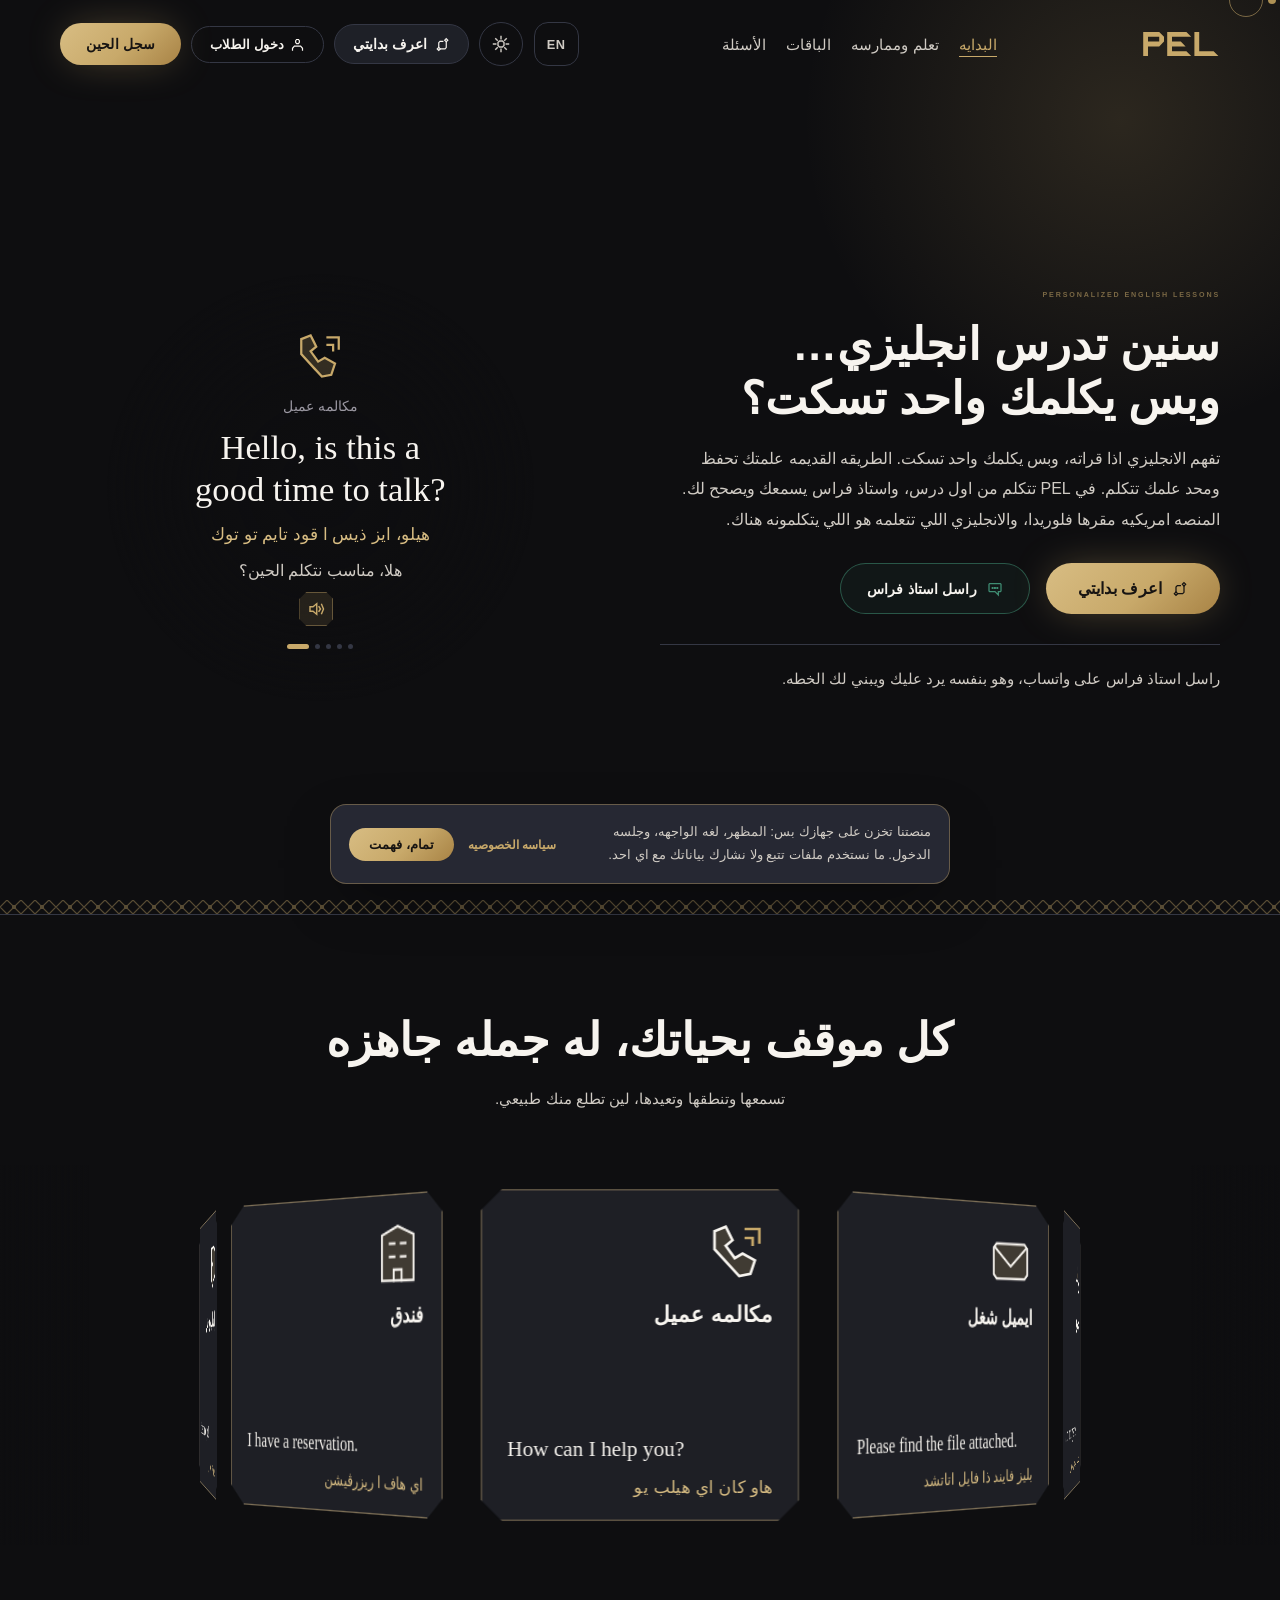
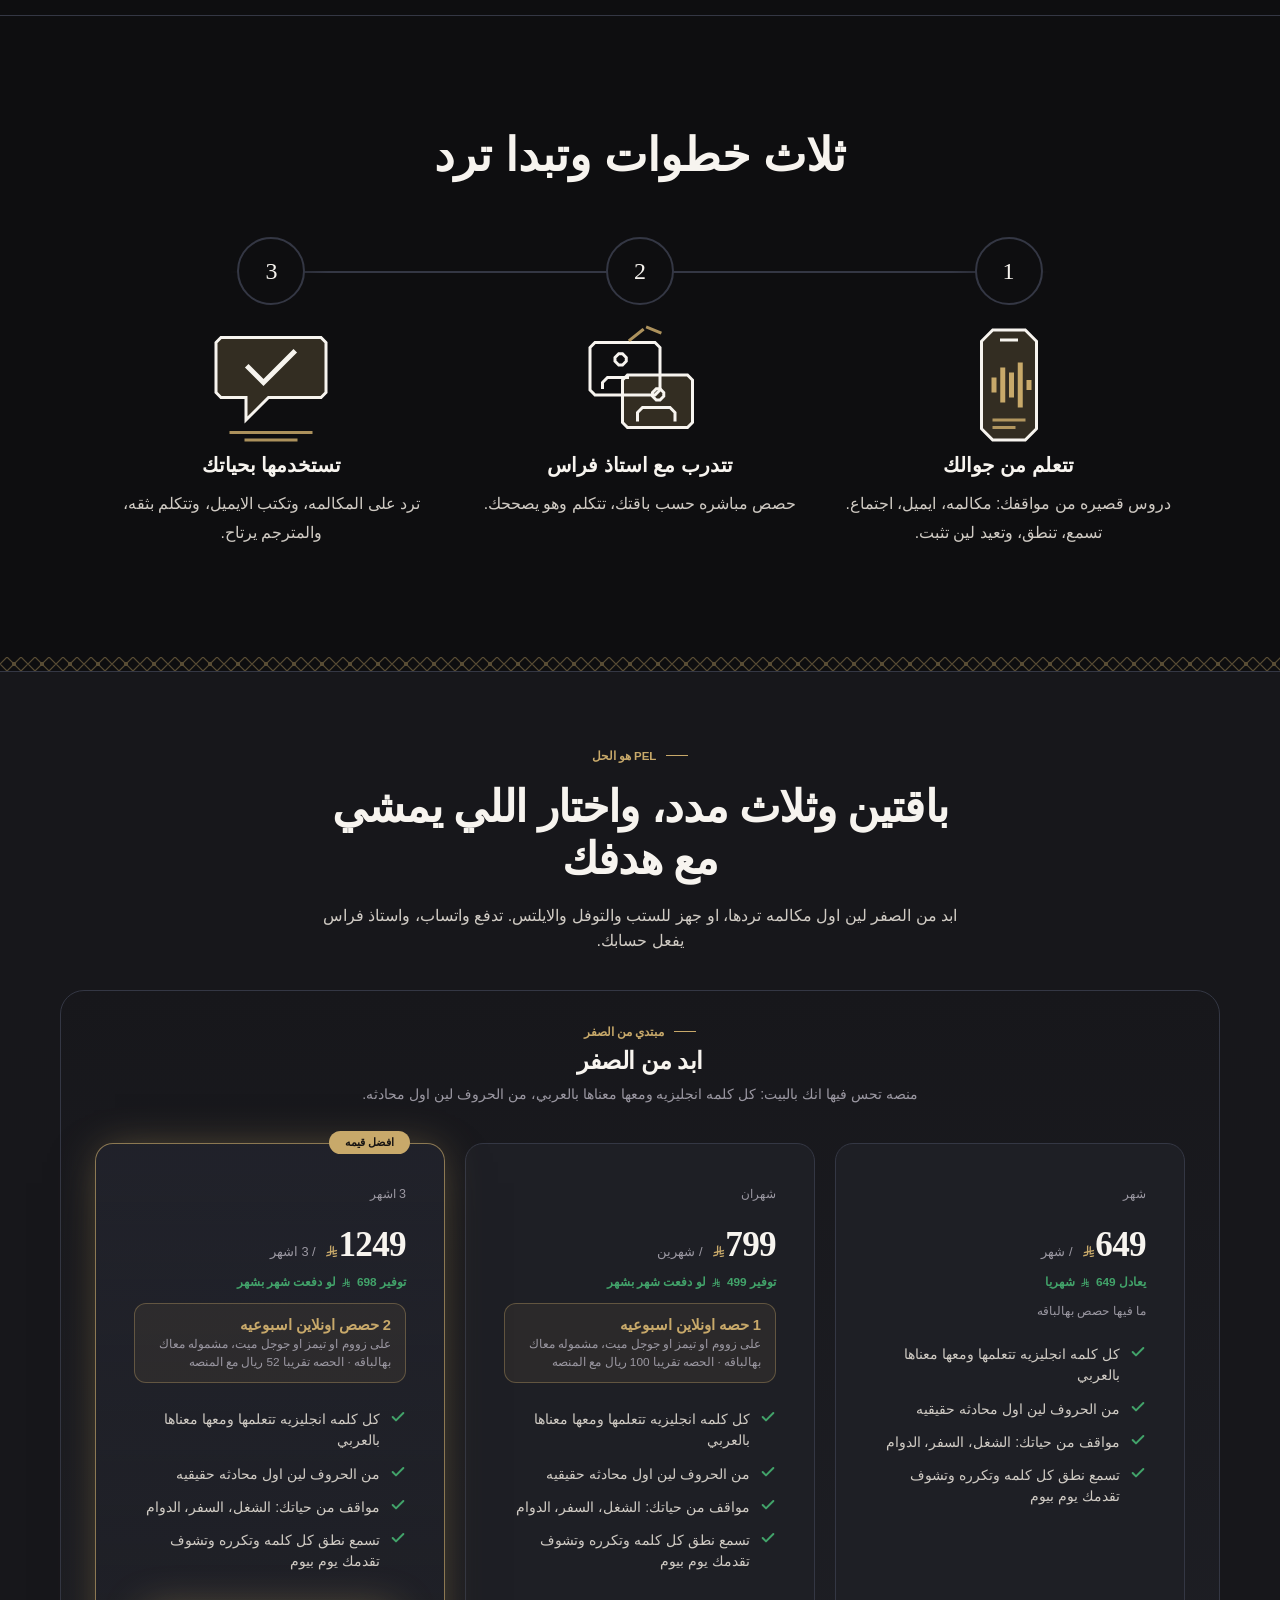
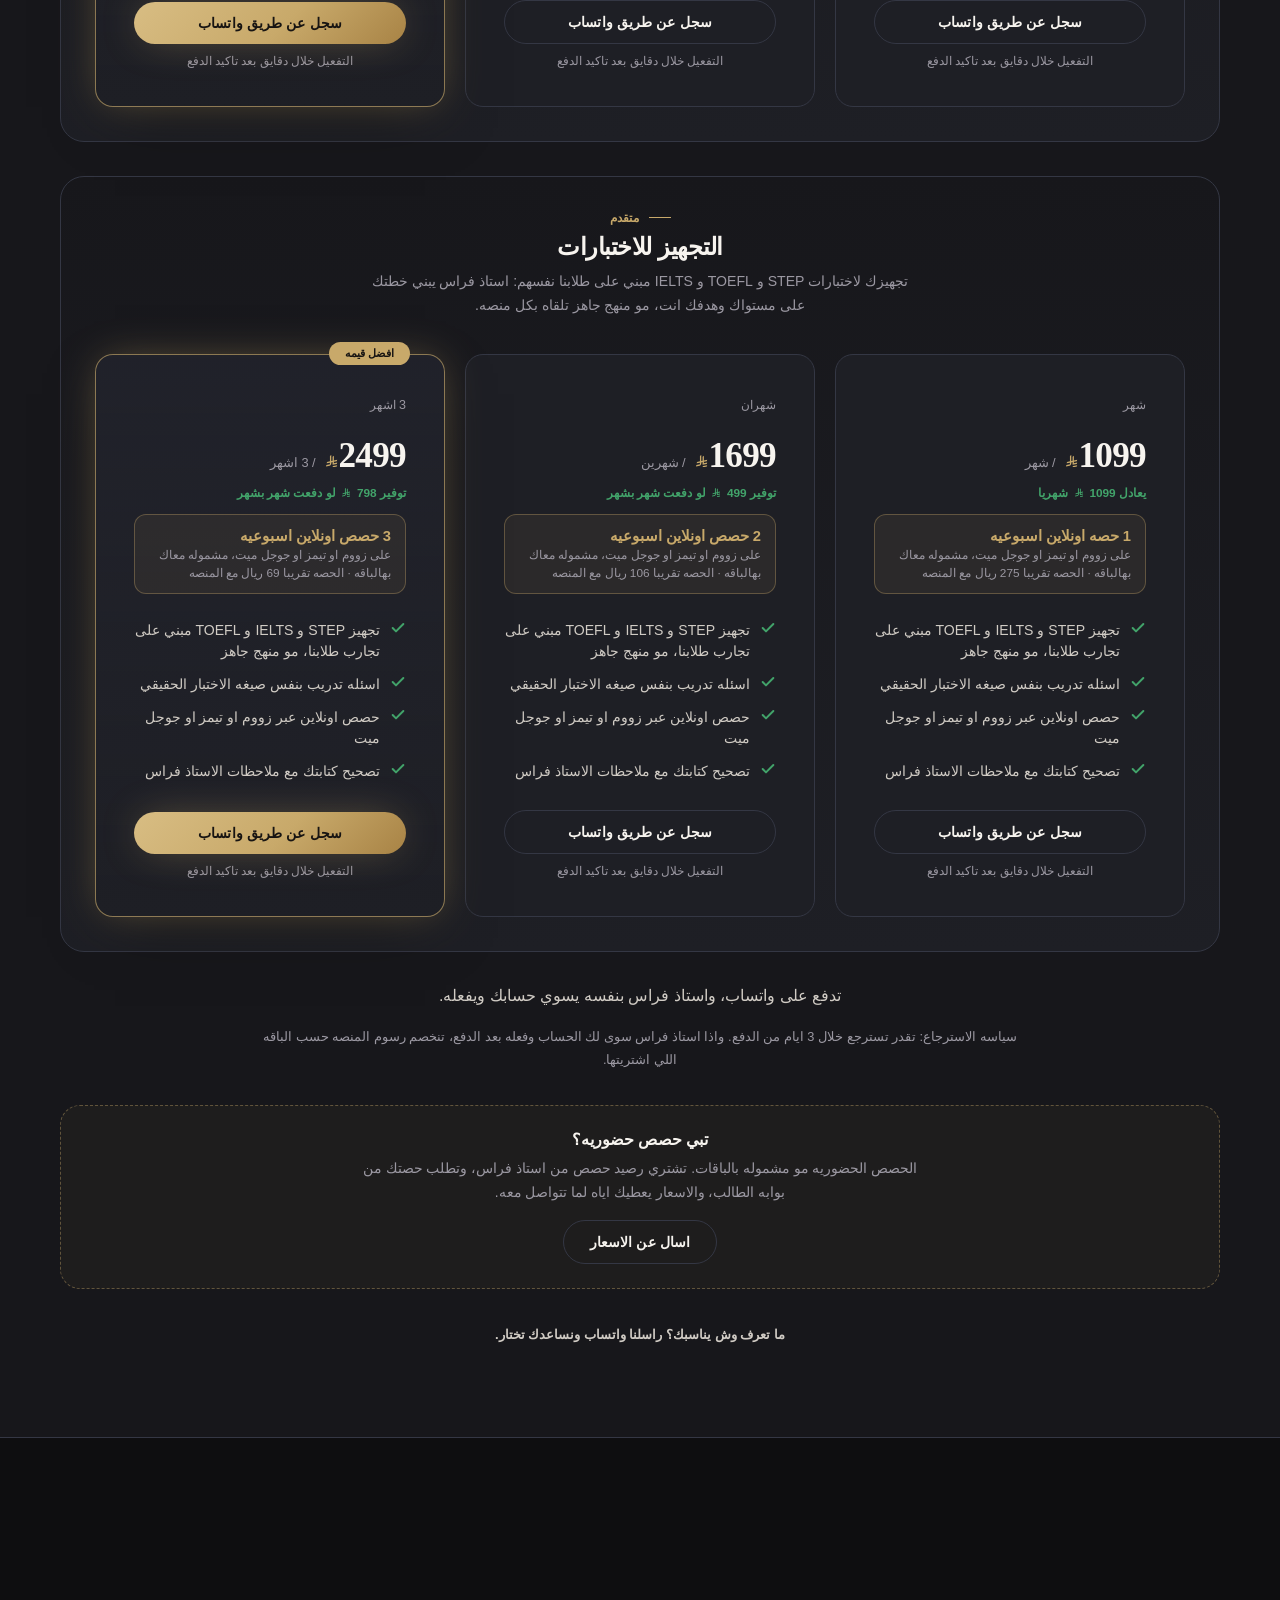
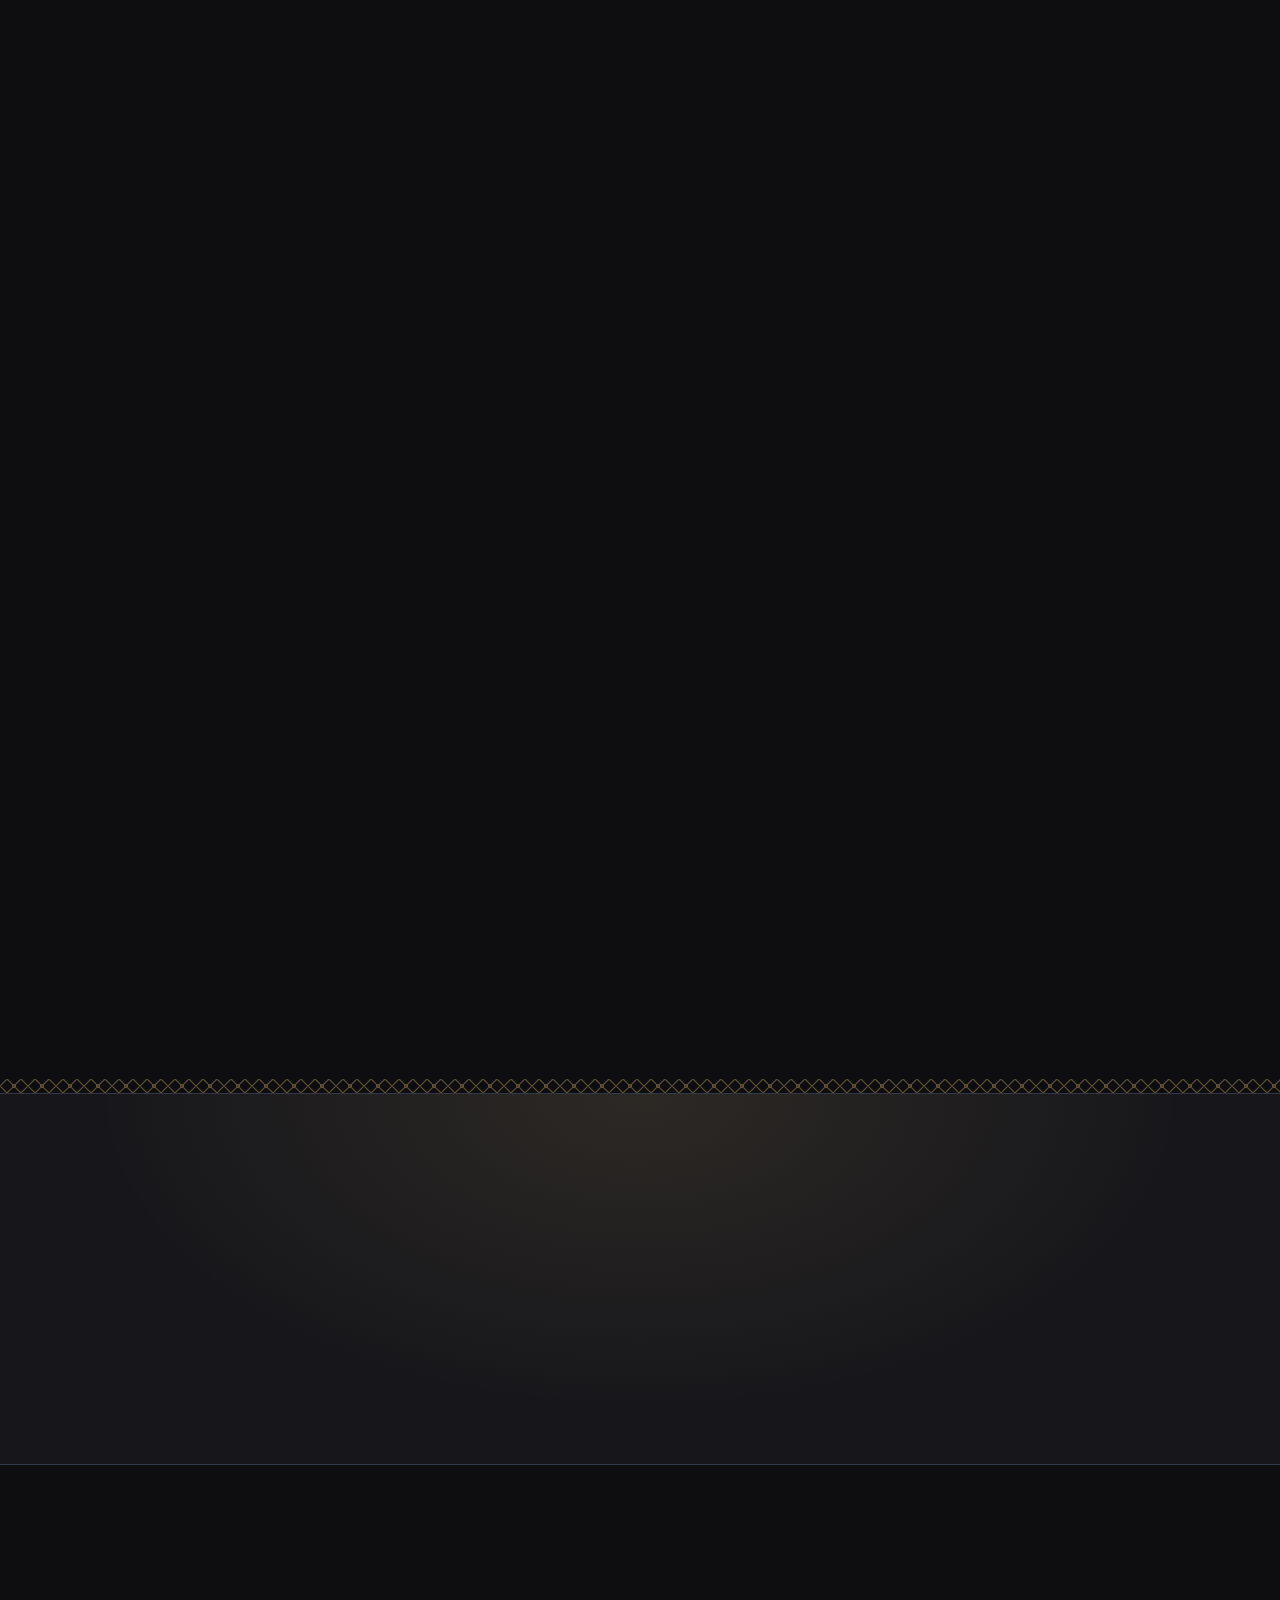
==== commit 51740287: "Exam Prep: personal copy and price update - Exam Prep description rewritten: prep built from our own" ====
--- a/index.html
+++ b/index.html
@@ -1302,7 +1302,7 @@
 <!-- LIVE TEACHING + REAL-LIFE ENGLISH -->
 
 
-<script src="lib/pel-plans.js?v=571543b7"></script>
+<script src="lib/pel-plans.js?v=5791d2c6"></script>
 <script src="lib/pel_config.js?v=5c9ee888"></script>
 <script src="lib/pel-settings.js?v=f5914ebe"></script>
 <section id="liveTeaching" class="v2-sec" style="background:var(--bg);">
@@ -1344,9 +1344,9 @@
     return t==='exam_prep' ? {
       nameEn:'Exam Prep', nameAr: 'التجهيز للاختبارات',
       termEn:'Advanced - STEP, TOEFL, IELTS', termAr: 'متقدم - STEP و TOEFL و IELTS',
-      descEn:'Direct STEP, IELTS and TOEFL exam help: real exam-format questions with instant correction.', descAr: 'تجهيز مباشر لاختبارات STEP و IELTS و TOEFL: اسئله بنفس صيغه الاختبار وتصحيح فوري.',
-      featEn:['Direct STEP, IELTS and TOEFL exam help','Practice questions in the real exam format','Online classes on Zoom, Teams or Google Meet','Your writing corrected with Tutor Firas notes'],
-      featAr:['تجهيز مباشر لاختبارات STEP و IELTS و TOEFL','اسئله تدريب بنفس صيغه الاختبار الحقيقي','حصص اونلاين عبر زووم او تيمز او جوجل ميت','تصحيح كتابتك مع ملاحظات الاستاذ فراس']
+      descEn:'STEP, TOEFL and IELTS prep built from our own students: Tutor Firas shapes your plan around your level and your goal, not a ready-made course you find on every platform.', descAr: 'تجهيزك لاختبارات STEP و TOEFL و IELTS مبني على طلابنا نفسهم: استاذ فراس يبني خطتك على مستواك وهدفك انت، مو منهج جاهز تلقاه بكل منصه.',
+      featEn:['STEP, IELTS and TOEFL prep built from our students, not a ready-made course','Practice questions in the real exam format','Online classes on Zoom, Teams or Google Meet','Your writing corrected with Tutor Firas notes'],
+      featAr:['تجهيز STEP و IELTS و TOEFL مبني على تجارب طلابنا، مو منهج جاهز','اسئله تدريب بنفس صيغه الاختبار الحقيقي','حصص اونلاين عبر زووم او تيمز او جوجل ميت','تصحيح كتابتك مع ملاحظات الاستاذ فراس']
     } : {
       nameEn:'Start From 0', nameAr: 'ابد من الصفر',
       termEn:'Absolute beginner - first letter', termAr: 'مبتدي من الصفر - اول حرف',
@@ -1364,9 +1364,9 @@
       {tier:'start_from_zero',duration_months:1,price:649,weekly_live_classes:0,featured:false},
       {tier:'start_from_zero',duration_months:2,price:799,weekly_live_classes:1,featured:false},
       {tier:'start_from_zero',duration_months:3,price:1249,weekly_live_classes:2,featured:true},
-      {tier:'exam_prep',duration_months:1,price:949,weekly_live_classes:1,featured:false},
-      {tier:'exam_prep',duration_months:2,price:1499,weekly_live_classes:2,featured:false},
-      {tier:'exam_prep',duration_months:3,price:2249,weekly_live_classes:3,featured:true}
+      {tier:'exam_prep',duration_months:1,price:1099,weekly_live_classes:1,featured:false},
+      {tier:'exam_prep',duration_months:2,price:1699,weekly_live_classes:2,featured:false},
+      {tier:'exam_prep',duration_months:3,price:2499,weekly_live_classes:3,featured:true}
     ];
   }
   if(!document.getElementById('pel-pricing-style')){ var st=document.createElement('style'); st.id='pel-pricing-style'; st.textContent='.pel-track{padding:34px;border:1px solid var(--border);border-radius:24px;background:linear-gradient(180deg,var(--surface),var(--card));}.pel-subgrid{display:grid;grid-template-columns:repeat(3,1fr);gap:20px;align-items:stretch;}@media(max-width:980px){.pel-subgrid{grid-template-columns:1fr;max-width:440px;margin:0 auto;}}'; document.head.appendChild(st); }
